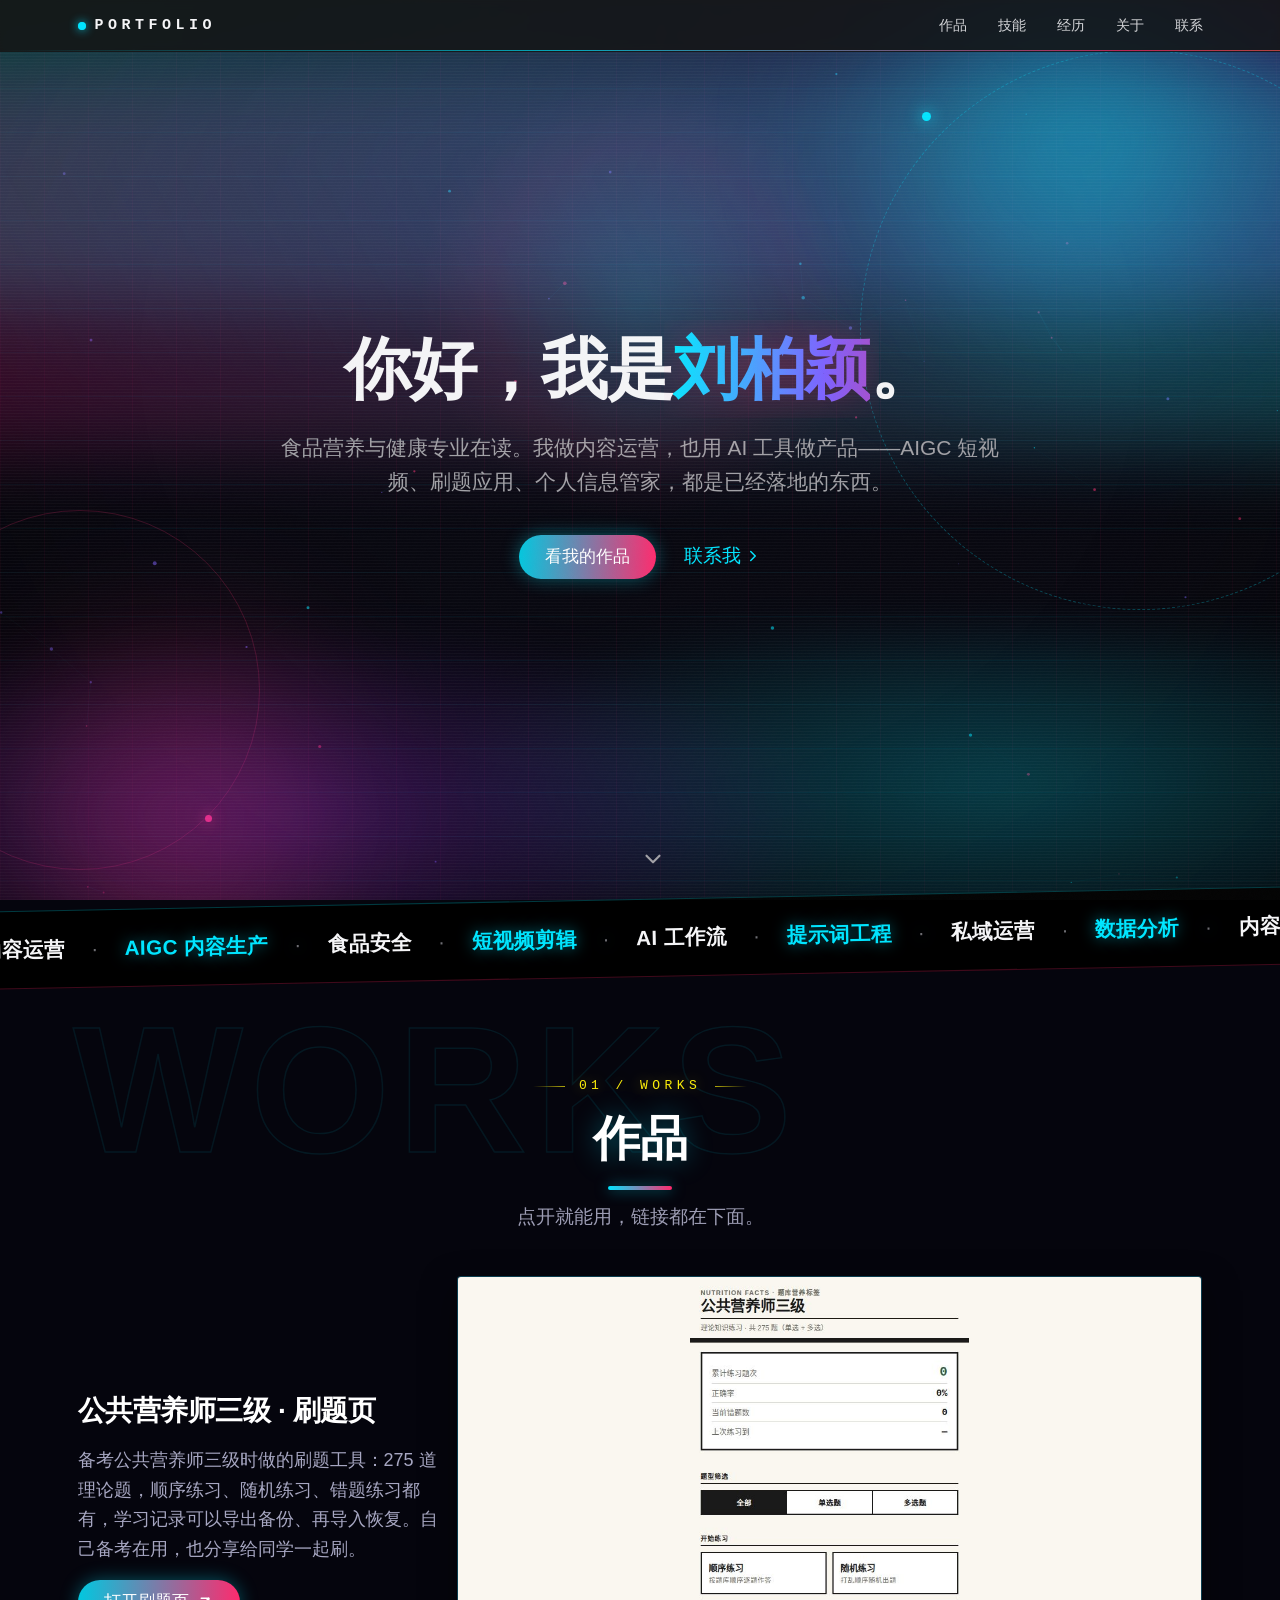
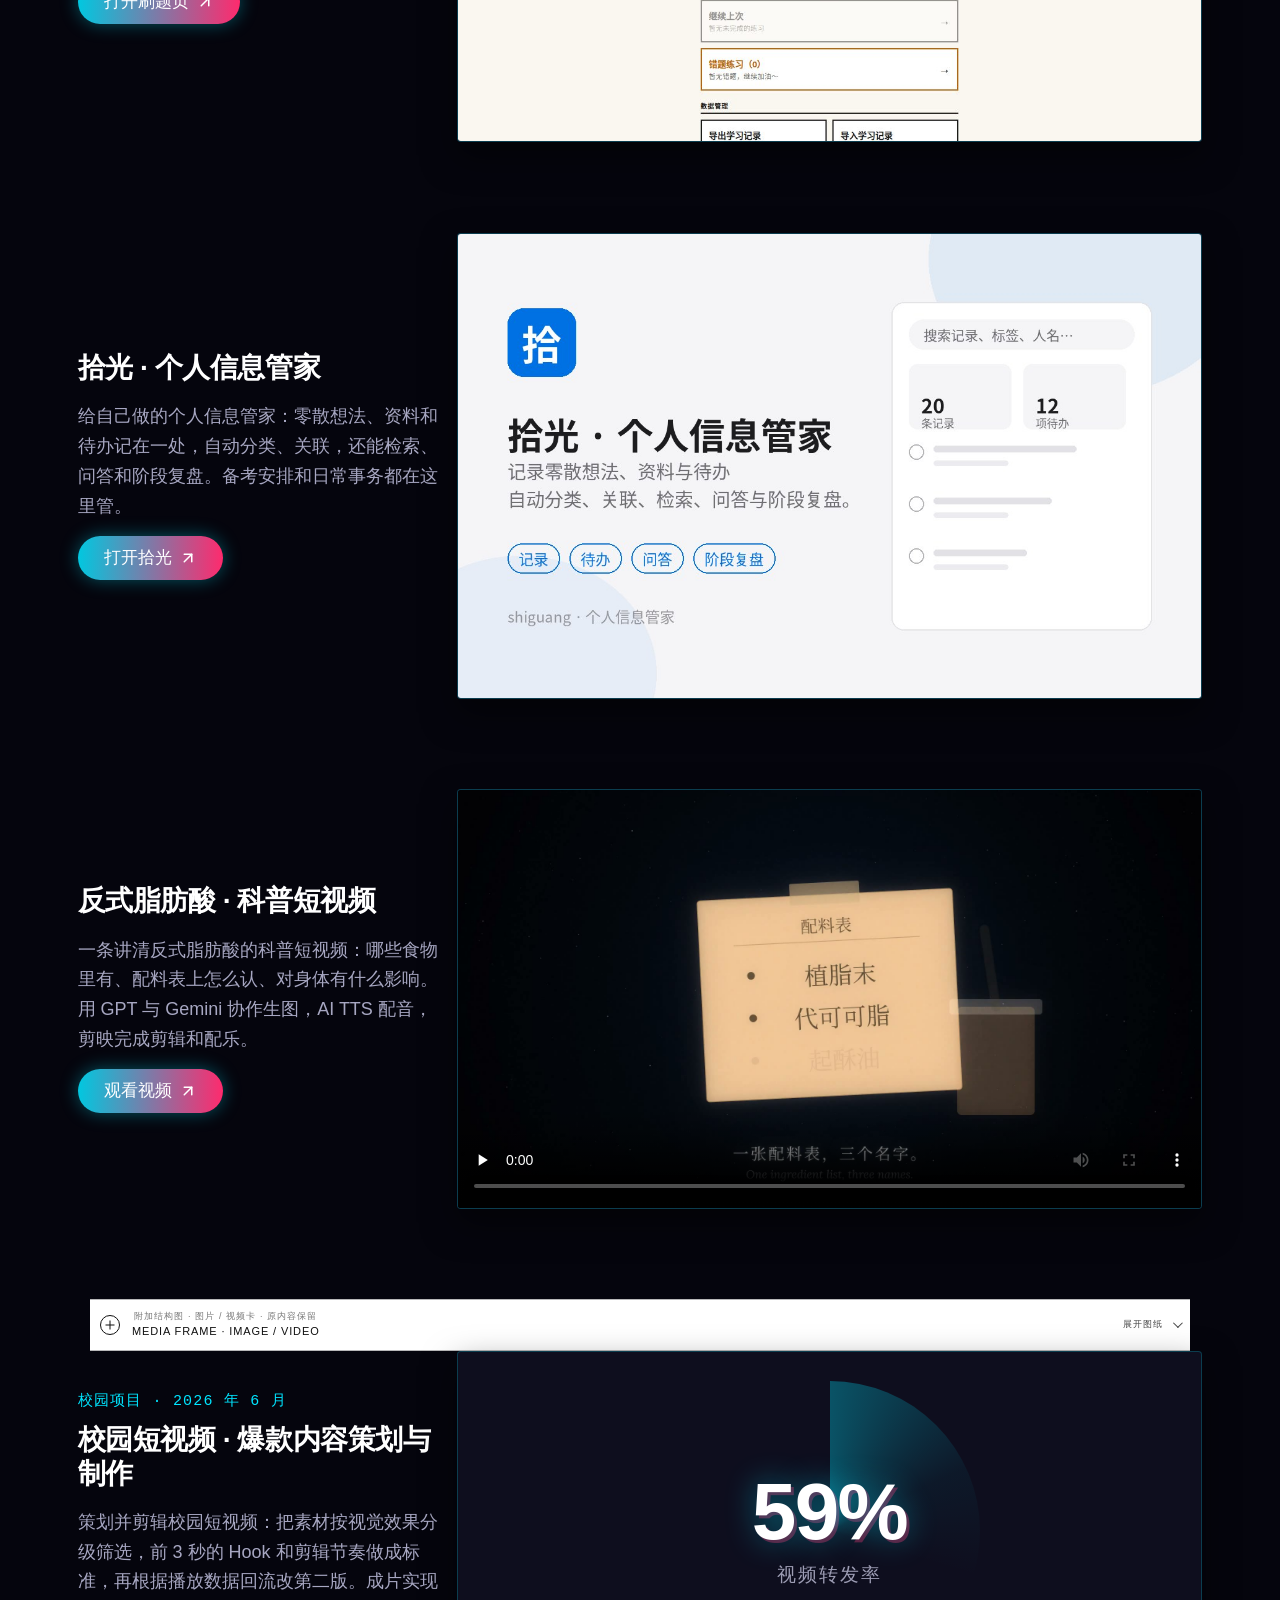
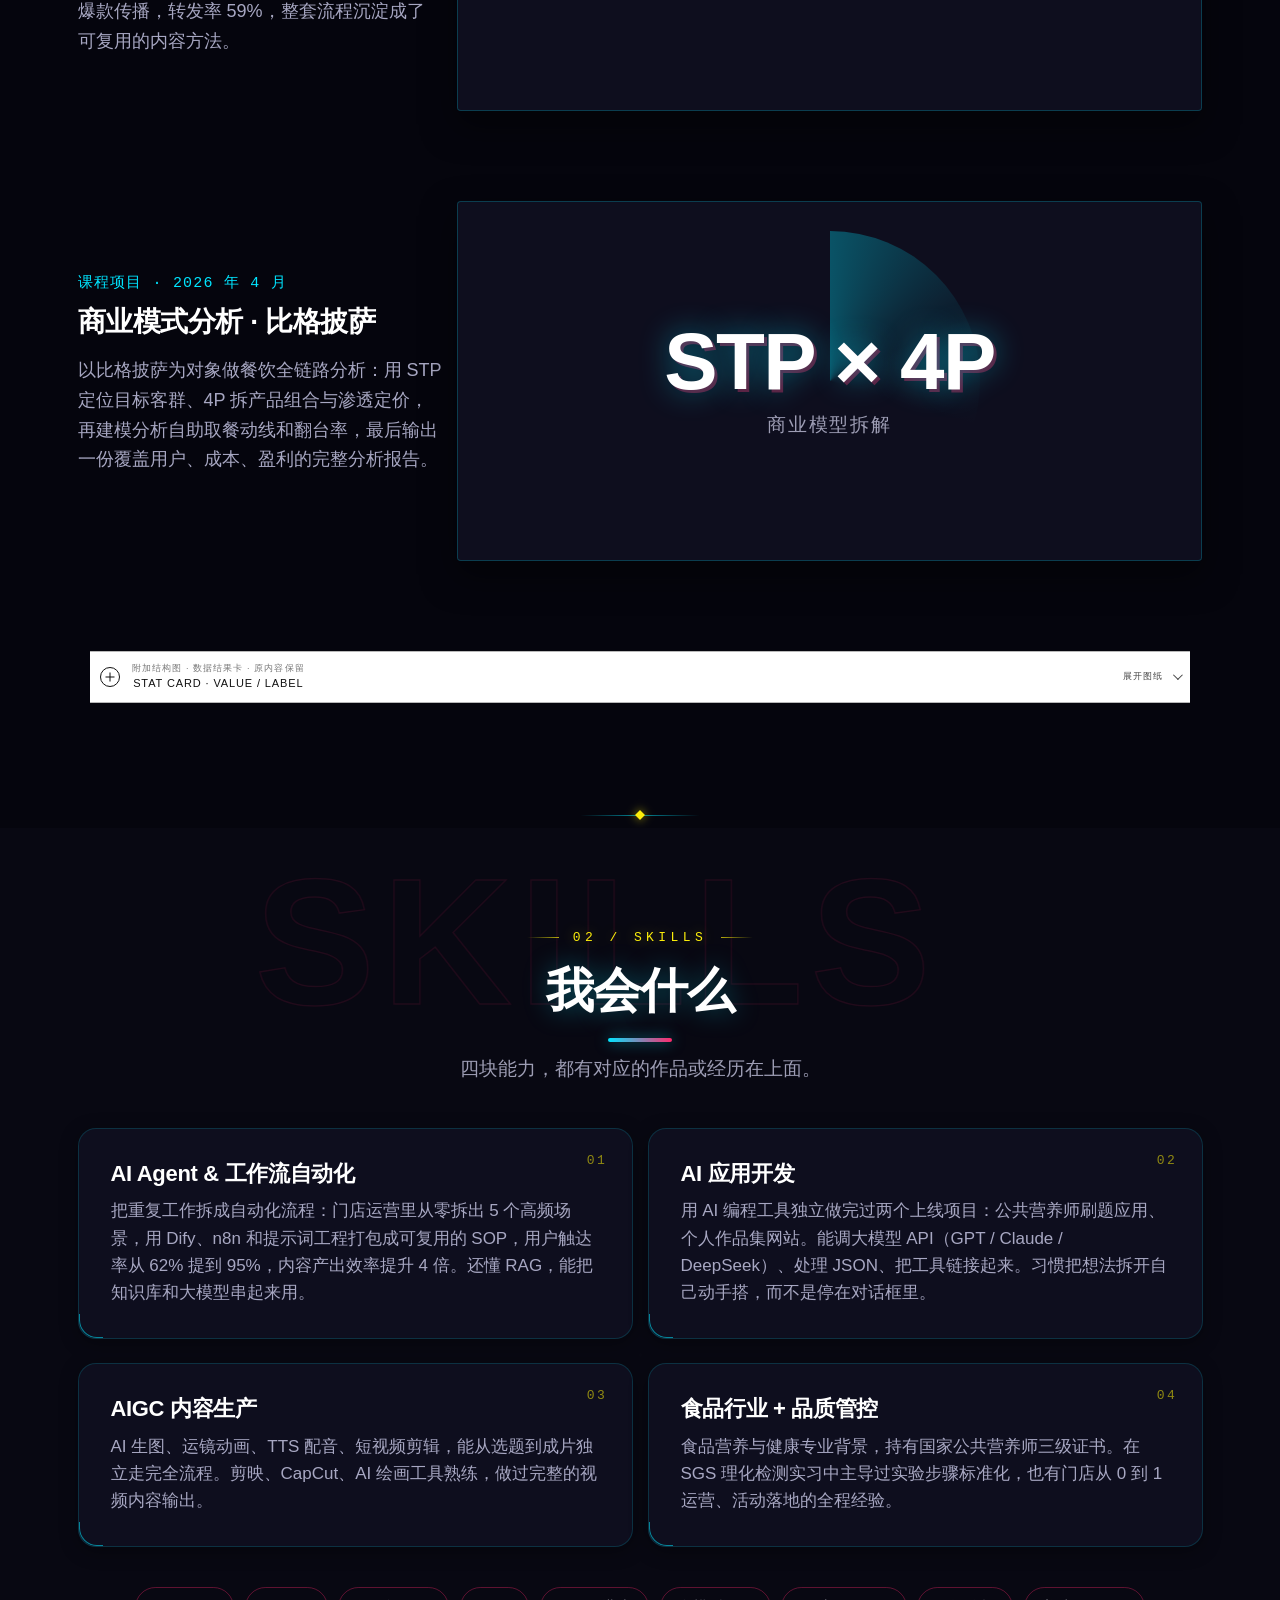
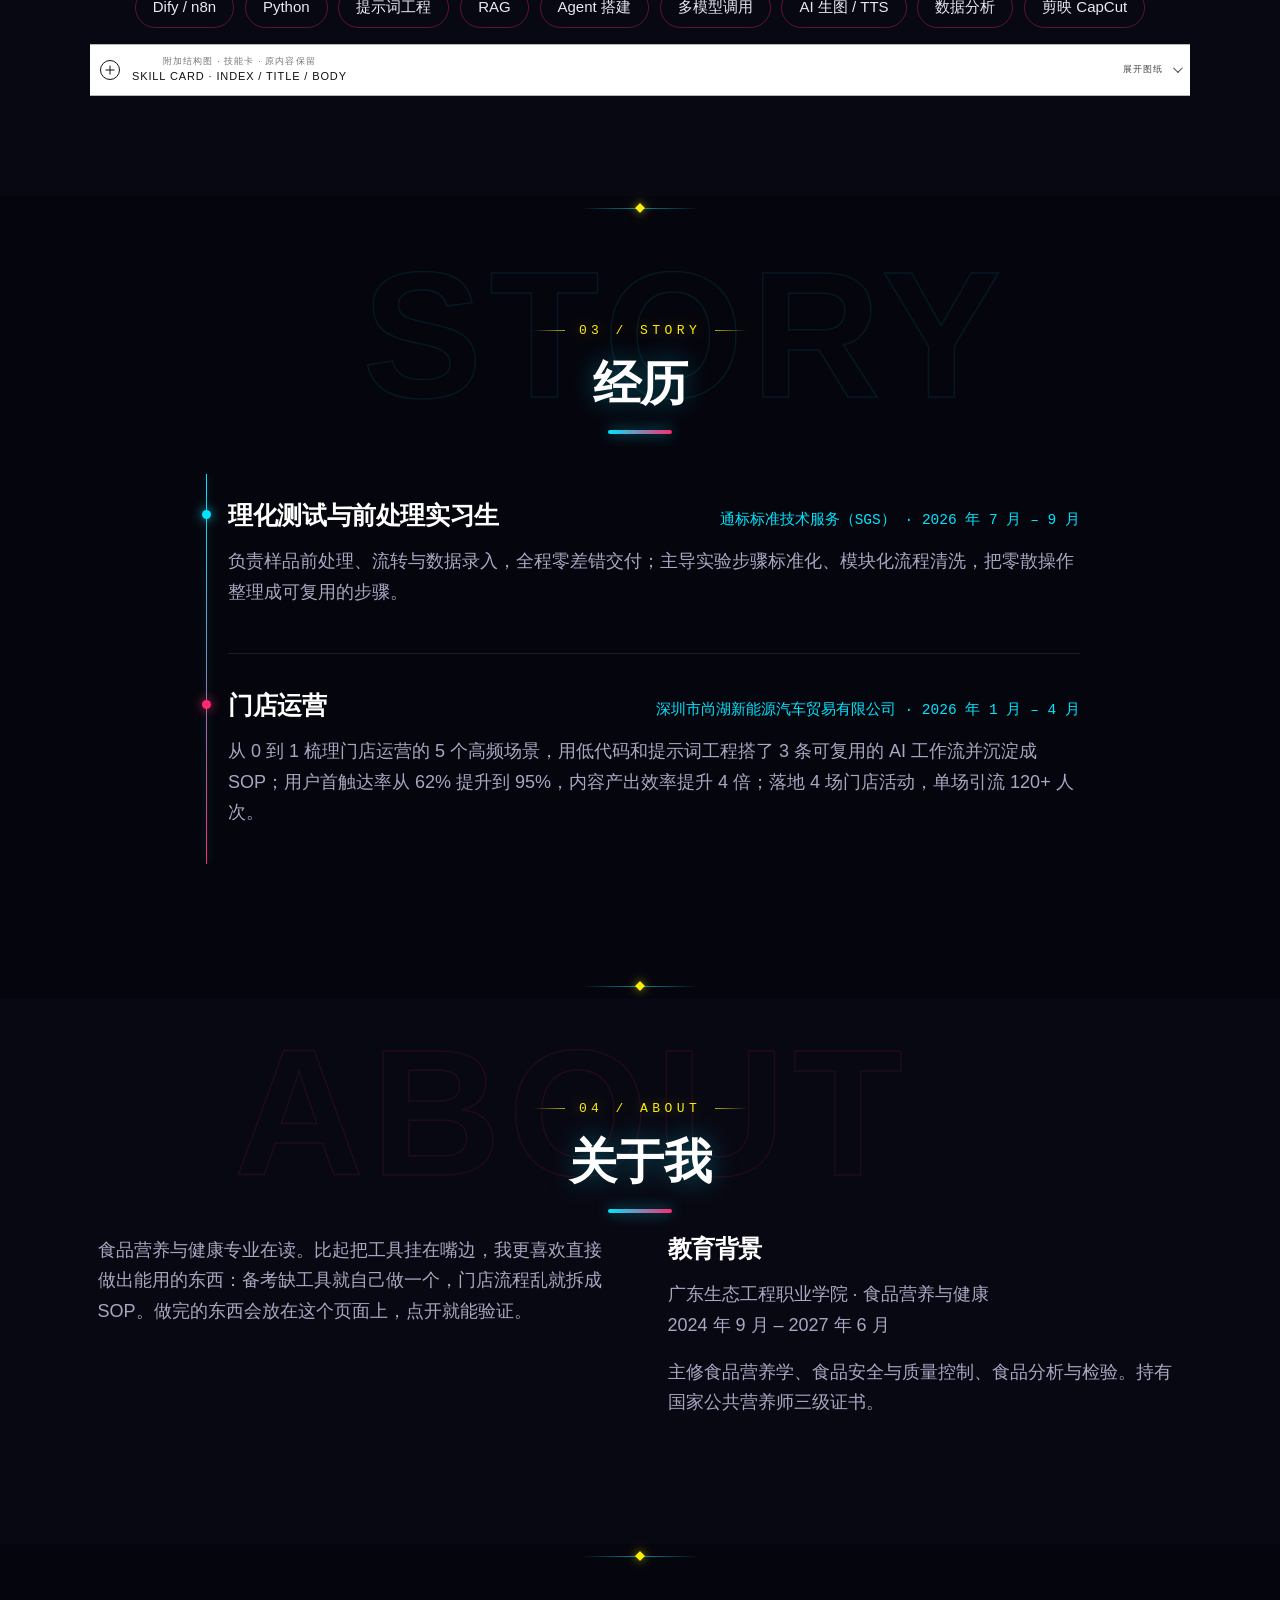
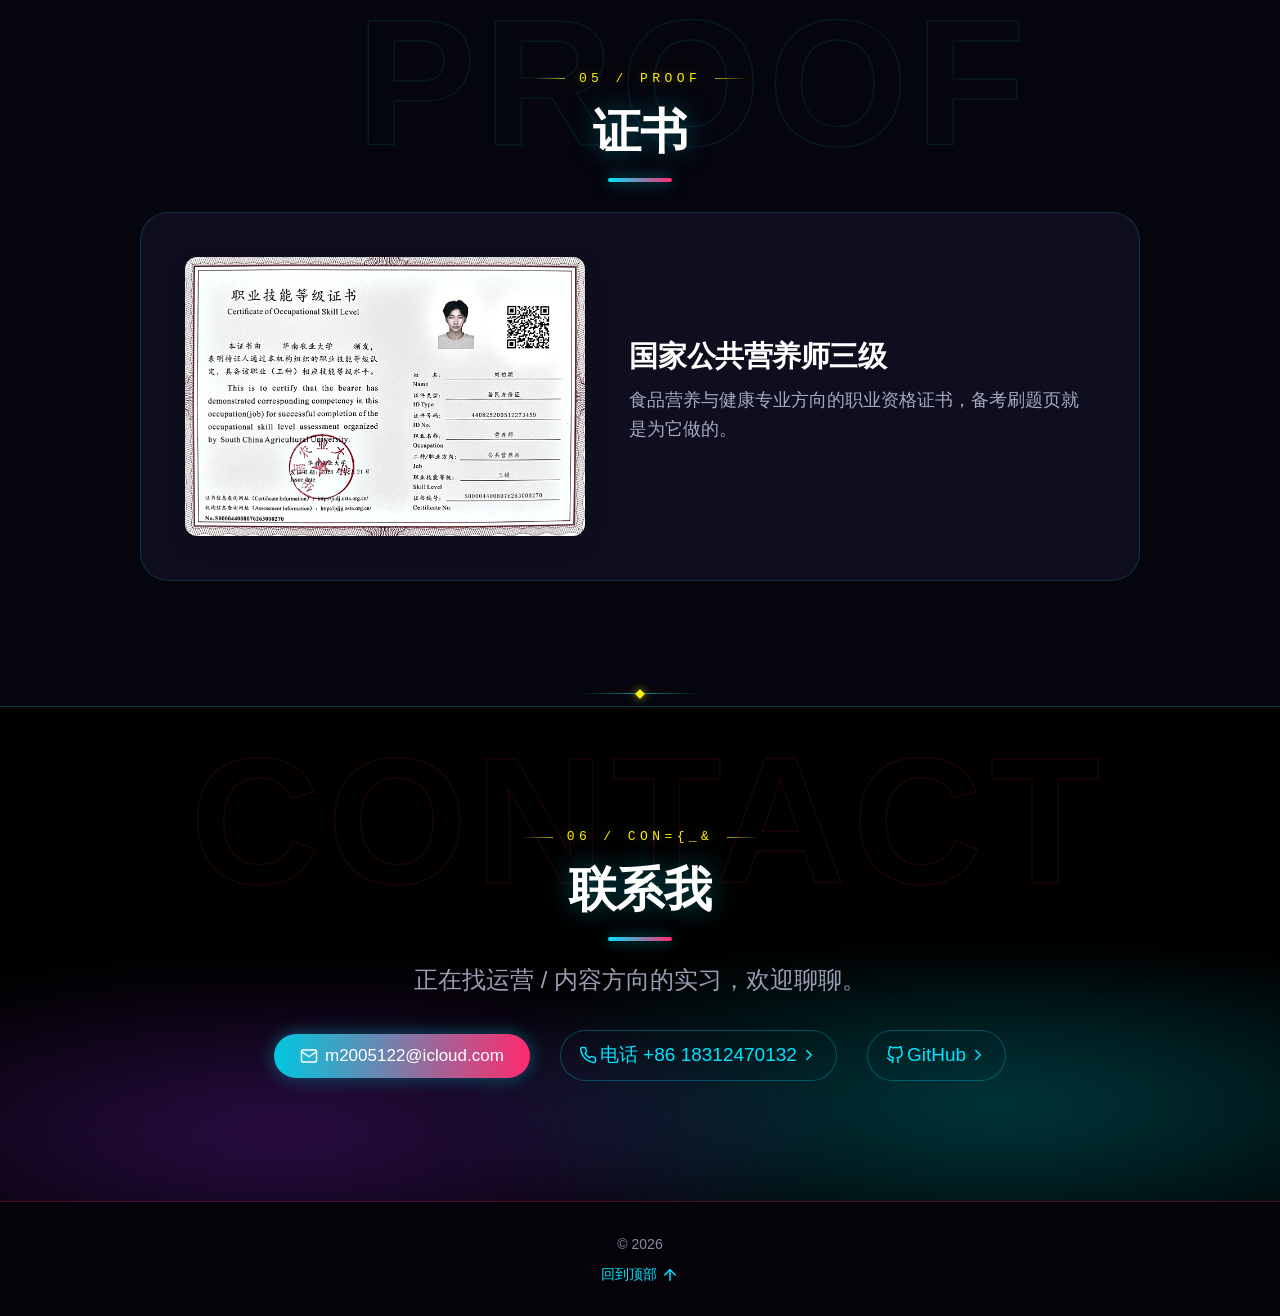
==== index.html @ ef1864bd "更新拾光为个人信息管家（新链接、新介绍、新封面）及技能文案调整" ====
<!DOCTYPE html><html lang="zh-CN" class="sr pbd-preview"><head><meta charset="utf-8"><meta http-equiv="X-UA-Compatible" content="IE=edge"><meta name="viewport" content="width=device-width, initial-scale=1"><link rel="icon shortcut" type="image/png" href="[data-uri]"><title>刘柏颖 | 作品集</title><meta name="keywords" content="刘柏颖, 内容运营, AIGC, 食品安全, 作品集"><meta name="description" content="刘柏颖的个人作品集：食品营养与健康专业在读，做内容运营和 AI 工具应用。AIGC 短视频、刷题应用、个人信息管家。"><link rel="stylesheet" href="index.f9e48df2.css"><link rel="stylesheet" href="swarm-click.css"><link rel="stylesheet" href="local-optimization.css?v=visible-cards-2">
<link rel="stylesheet" href="project-drawing.css?v=visible-cards-2"><script src="preview-entry.js?v=visible-cards-2"></script></head><body> <div id="top"></div> <canvas id="bg-particles" aria-hidden="true"></canvas> <div class="cursor-glow" aria-hidden="true"></div> <div class="scroll-progress" aria-hidden="true"></div> <div class="side-rail side-rail--left" aria-hidden="true">Portfolio — 2026</div> <div class="side-rail side-rail--right" aria-hidden="true">Operation × Content × AIGC</div> <div class="grain" aria-hidden="true"></div>  <header class="apple-nav"> <div class="apple-nav__inner container"> <a class="apple-nav__brand" href="#top" aria-label="回到顶部"><span class="apple-nav__pulse" aria-hidden="true"></span><span class="apple-nav__word">Portfolio</span></a> <nav class="apple-nav__links"> <a href="#projects">作品</a> <a href="#skills">技能</a> <a href="#experience">经历</a> <a href="#about">关于</a> <a href="#contact">联系</a> </nav> <button class="apple-nav__burger" type="button" aria-label="打开菜单" aria-expanded="false" aria-controls="mobile-menu"> <span></span> <span></span> </button> </div> </header> <div class="mobile-menu" id="mobile-menu" aria-hidden="true"> <a href="#projects">作品</a> <a href="#skills">技能</a> <a href="#experience">经历</a> <a href="#about">关于</a> <a href="#contact">联系</a> <p class="mobile-menu__mail">m2005122@icloud.com</p> </div>   <section id="hero" class="jumbotron"> <div class="hero-glow hero-glow--blue"></div> <div class="hero-glow hero-glow--violet"></div> <div class="hero-orbit hero-orbit--a" aria-hidden="true"></div> <div class="hero-orbit hero-orbit--b" aria-hidden="true"></div> <div class="aurora aurora--a" aria-hidden="true"></div> <div class="aurora aurora--b" aria-hidden="true"></div> <div class="mist" aria-hidden="true"></div> <div class="storm-flash" aria-hidden="true"></div> <svg class="bolt" aria-hidden="true" viewBox="0 0 180 450"><polygon points="110,0 60,240 95,240 45,450 140,190 105,190"/></svg> <div class="container"> <h1 class="hero-title load-hidden"> 你好，我是<span class="text-color-main" data-text="刘柏颖">刘柏颖</span>。 </h1> <p class="hero-sub load-hidden"> 食品营养与健康专业在读。我做内容运营，也用 AI 工具做产品——AIGC 短视频、刷题应用、个人信息管家，都是已经落地的东西。 </p> <p class="hero-cta load-hidden"> <a rel="noreferrer" class="cta-btn cta-btn--hero" href="#projects">看我的作品</a> <a rel="noreferrer" class="apple-link" href="#contact">联系我 <svg class="icon" aria-hidden="true" viewBox="0 0 24 24"><polyline points="9 18 15 12 9 6"/></svg></a> </p> </div> <a class="hero-scroll" href="#projects" aria-label="向下看作品"> <svg class="icon" aria-hidden="true" viewBox="0 0 24 24"><polyline points="6 9 12 15 18 9"/></svg> </a> </section>   <div class="marquee" aria-hidden="true"> <div class="marquee__track"> <div class="marquee__group"> <span>内容运营</span><span>AIGC 内容生产</span><span>食品安全</span><span>短视频剪辑</span><span>AI 工作流</span><span>提示词工程</span><span>私域运营</span><span>数据分析</span> </div> <div class="marquee__group"> <span>内容运营</span><span>AIGC 内容生产</span><span>食品安全</span><span>短视频剪辑</span><span>AI 工作流</span><span>提示词工程</span><span>私域运营</span><span>数据分析</span> </div> </div> </div>   <section id="projects"> <div class="ghost-word" aria-hidden="true">WORKS</div> <div class="container"> <div class="project-wrapper"> <p class="section-kicker">01 / Works</p> <h2 class="dark-blue-text section-title">作品</h2> <p class="section-sub">点开就能用，链接都在下面。</p>  <div class="row"> <div class="col-lg-4 col-sm-12"> <div class="load-hidden project-wrapper__text"> <h3 class="project-wrapper__text-title"> 公共营养师三级 · 刷题页 </h3> <div> <p class="mb-4"> 备考公共营养师三级时做的刷题工具：275 道理论题，顺序练习、随机练习、错题练习都有，学习记录可以导出备份、再导入恢复。自己备考在用，也分享给同学一起刷。 </p> </div> <a rel="noreferrer" target="_blank" class="cta-btn cta-btn--hero" href="https://wodejbhen.github.io/quiz.html"> 打开刷题页 <svg class="icon" aria-hidden="true" viewBox="0 0 24 24"><line x1="7" y1="17" x2="17" y2="7"/><polyline points="7 7 17 7 17 17"/></svg> </a> </div> </div> <div class="col-lg-8 col-sm-12"> <div class="load-hidden project-wrapper__image"> <a rel="noreferrer" href="https://wodejbhen.github.io/quiz.html" target="_blank"> <div class="js-tilt rounded thumbnail" data-tilt-max="3"> <img alt="公共营养师三级刷题页截图" class="img-fluid" src="[data-uri]"> </div> </a> </div> </div> </div>   <div class="row"> <div class="col-lg-4 col-sm-12"> <div class="load-hidden project-wrapper__text"> <h3 class="project-wrapper__text-title">拾光 · 个人信息管家</h3> <div> <p class="mb-4"> 给自己做的个人信息管家：零散想法、资料和待办记在一处，自动分类、关联，还能检索、问答和阶段复盘。备考安排和日常事务都在这里管。 </p> </div> <a rel="noreferrer" target="_blank" class="cta-btn cta-btn--hero" href="https://shiguang-31231.app.workbuddy.host/?sharecode=F2BNRLCKPN"> 打开拾光 <svg class="icon" aria-hidden="true" viewBox="0 0 24 24"><line x1="7" y1="17" x2="17" y2="7"/><polyline points="7 7 17 7 17 17"/></svg> </a> </div> </div> <div class="col-lg-8 col-sm-12"> <div class="load-hidden project-wrapper__image"> <a rel="noreferrer" href="https://shiguang-31231.app.workbuddy.host/?sharecode=F2BNRLCKPN" target="_blank"> <div class="js-tilt rounded thumbnail" data-tilt-max="3"> <img alt="拾光个人信息管家截图" class="img-fluid" src="[data-uri]"> </div> </a> </div> </div> </div>   <div class="row"> <div class="col-lg-4 col-sm-12"> <div class="load-hidden project-wrapper__text"> <h3 class="project-wrapper__text-title"> 反式脂肪酸 · 科普短视频 </h3> <div> <p class="mb-4"> 一条讲清反式脂肪酸的科普短视频：哪些食物里有、配料表上怎么认、对身体有什么影响。用 GPT 与 Gemini 协作生图，AI TTS 配音，剪映完成剪辑和配乐。 </p> </div> <a rel="noreferrer" target="_blank" class="cta-btn cta-btn--hero" href="https://wodejbhen.github.io/fanzhizhifang.mp4"> 观看视频 <svg class="icon" aria-hidden="true" viewBox="0 0 24 24"><line x1="7" y1="17" x2="17" y2="7"/><polyline points="7 7 17 7 17 17"/></svg> </a> </div> </div> <div class="col-lg-8 col-sm-12"> <div class="load-hidden project-wrapper__image"> <div class="js-tilt rounded thumbnail" data-tilt-max="3"> <video class="img-fluid" controls preload="none" poster="[data-uri]" src="https://wodejbhen.github.io/fanzhizhifang.mp4"></video> </div> </div> </div> </div>   <div class="row"> <div class="col-lg-4 col-sm-12"> <div class="load-hidden project-wrapper__text"> <p class="project-wrapper__text-meta">校园项目 · 2026 年 6 月</p> <h3 class="project-wrapper__text-title"> 校园短视频 · 爆款内容策划与制作 </h3> <div> <p class="mb-4"> 策划并剪辑校园短视频：把素材按视觉效果分级筛选，前 3 秒的 Hook 和剪辑节奏做成标准，再根据播放数据回流改第二版。成片实现爆款传播，转发率 59%，整套流程沉淀成了可复用的内容方法。 </p> </div> </div> </div> <div class="col-lg-8 col-sm-12"> <div class="load-hidden project-wrapper__image"> <div class="js-tilt rounded thumbnail thumbnail--stat" data-tilt-max="3"> <span class="stat-num" data-count="59" data-suffix="%">59%</span> <span class="stat-label">视频转发率</span> </div> </div> </div> </div>   <div class="row"> <div class="col-lg-4 col-sm-12"> <div class="load-hidden project-wrapper__text"> <p class="project-wrapper__text-meta">课程项目 · 2026 年 4 月</p> <h3 class="project-wrapper__text-title"> 商业模式分析 · 比格披萨 </h3> <div> <p class="mb-4"> 以比格披萨为对象做餐饮全链路分析：用 STP 定位目标客群、4P 拆产品组合与渗透定价，再建模分析自助取餐动线和翻台率，最后输出一份覆盖用户、成本、盈利的完整分析报告。 </p> </div> </div> </div> <div class="col-lg-8 col-sm-12"> <div class="load-hidden project-wrapper__image"> <div class="js-tilt rounded thumbnail thumbnail--stat" data-tilt-max="3"> <span class="stat-num">STP × 4P</span> <span class="stat-label">商业模型拆解</span> </div> </div> </div> </div>  </div> </div> </section>  <div class="divider" aria-hidden="true"><span></span></div>  <section id="skills"> <div class="ghost-word" aria-hidden="true">SKILLS</div> <div class="container"> <p class="section-kicker">02 / Skills</p> <h2 class="dark-blue-text section-title">我会什么</h2> <p class="section-sub">四块能力，都有对应的作品或经历在上面。</p> <div class="row"> <div class="col-md-6 col-sm-12"> <div class="load-hidden skill-card"> <span class="skill-card__idx">01</span> <h3>AI Agent &amp; 工作流自动化</h3> <p>把重复工作拆成自动化流程：门店运营里从零拆出 5 个高频场景，用 Dify、n8n 和提示词工程打包成可复用的 SOP，用户触达率从 62% 提到 95%，内容产出效率提升 4 倍。还懂 RAG，能把知识库和大模型串起来用。</p> </div> </div> <div class="col-md-6 col-sm-12"> <div class="load-hidden skill-card"> <span class="skill-card__idx">02</span> <h3>AI 应用开发</h3> <p>用 AI 编程工具独立做完过两个上线项目：公共营养师刷题应用、个人作品集网站。能调大模型 API（GPT / Claude / DeepSeek）、处理 JSON、把工具链接起来。习惯把想法拆开自己动手搭，而不是停在对话框里。</p> </div> </div> <div class="col-md-6 col-sm-12"> <div class="load-hidden skill-card"> <span class="skill-card__idx">03</span> <h3>AIGC 内容生产</h3> <p>AI 生图、运镜动画、TTS 配音、短视频剪辑，能从选题到成片独立走完全流程。剪映、CapCut、AI 绘画工具熟练，做过完整的视频内容输出。</p> </div> </div> <div class="col-md-6 col-sm-12"> <div class="load-hidden skill-card"> <span class="skill-card__idx">04</span> <h3>食品行业 + 品质管控</h3> <p>食品营养与健康专业背景，持有国家公共营养师三级证书。在 SGS 理化检测实习中主导过实验步骤标准化，也有门店从 0 到 1 运营、活动落地的全程经验。</p> </div> </div> </div> <div class="load-hidden skill-tags"> <span>Dify / n8n</span> <span>Python</span> <span>提示词工程</span> <span>RAG</span> <span>Agent 搭建</span> <span>多模型调用</span> <span>AI 生图 / TTS</span> <span>数据分析</span> <span>剪映 CapCut</span> </div> </div> </section>  <div class="divider" aria-hidden="true"><span></span></div>  <section id="experience"> <div class="ghost-word" aria-hidden="true">STORY</div> <div class="container"> <p class="section-kicker">03 / Story</p> <h2 class="dark-blue-text section-title">经历</h2> <div class="exp-list"> <div class="exp-item load-hidden"> <div class="exp-item__head"> <h3>理化测试与前处理实习生</h3> <span class="exp-item__meta">通标标准技术服务（SGS） · 2026 年 7 月 – 9 月</span> </div> <p> 负责样品前处理、流转与数据录入，全程零差错交付；主导实验步骤标准化、模块化流程清洗，把零散操作整理成可复用的步骤。 </p> </div> <div class="exp-item load-hidden"> <div class="exp-item__head"> <h3>门店运营</h3> <span class="exp-item__meta">深圳市尚湖新能源汽车贸易有限公司 · 2026 年 1 月 – 4 月</span> </div> <p> 从 0 到 1 梳理门店运营的 5 个高频场景，用低代码和提示词工程搭了 3 条可复用的 AI 工作流并沉淀成 SOP；用户首触达率从 62% 提升到 95%，内容产出效率提升 4 倍；落地 4 场门店活动，单场引流 120+ 人次。 </p> </div> </div> </div> </section>  <div class="divider" aria-hidden="true"><span></span></div>  <section id="about"> <div class="ghost-word" aria-hidden="true">ABOUT</div> <div class="container"> <p class="section-kicker">04 / About</p> <h2 class="section-title">关于我</h2> <div class="about-wrapper row"> <div class="col-md-6 col-sm-12"> <div class="about-wrapper__info load-hidden"> <p class="about-wrapper__info-text"> 食品营养与健康专业在读。比起把工具挂在嘴边，我更喜欢直接做出能用的东西：备考缺工具就自己做一个，门店流程乱就拆成 SOP。做完的东西会放在这个页面上，点开就能验证。 </p> </div> </div> <div class="col-md-6 col-sm-12"> <div class="about-wrapper__info load-hidden"> <h3 class="about-edu__title">教育背景</h3> <p class="about-wrapper__info-text"> 广东生态工程职业学院 · 食品营养与健康<br> 2024 年 9 月 – 2027 年 6 月 </p> <p class="about-wrapper__info-text"> 主修食品营养学、食品安全与质量控制、食品分析与检验。持有国家公共营养师三级证书。 </p> </div> </div> </div> </div> </section>  <div class="divider" aria-hidden="true"><span></span></div>  <section id="certificate"> <div class="ghost-word" aria-hidden="true">PROOF</div> <div class="container"> <p class="section-kicker">05 / Proof</p> <h2 class="dark-blue-text section-title">证书</h2> <div class="cert-card load-hidden"> <img alt="国家公共营养师三级证书" class="cert-card__img img-fluid" src="https://wodejbhen.github.io/certificate.jpg"> <div class="cert-card__text"> <h3>国家公共营养师三级</h3> <p>食品营养与健康专业方向的职业资格证书，备考刷题页就是为它做的。</p> </div> </div> </div> </section>  <div class="divider" aria-hidden="true"><span></span></div>  <section id="contact"> <div class="ghost-word" aria-hidden="true">CONTACT</div> <div class="mist mist--contact" aria-hidden="true"></div> <div class="container"> <p class="section-kicker">06 / Contact</p> <h2 class="section-title">联系我</h2> <div class="contact-wrapper load-hidden"> <p class="contact-wrapper__text"> 正在找运营 / 内容方向的实习，欢迎聊聊。 </p> <div class="contact-actions"> <a rel="noreferrer" class="cta-btn cta-btn--resume" href="mailto:m2005122@icloud.com"> <svg class="icon" aria-hidden="true" viewBox="0 0 24 24"><path d="M4 4h16c1.1 0 2 .9 2 2v12c0 1.1-.9 2-2 2H4c-1.1 0-2-.9-2-2V6c0-1.1.9-2 2-2z"/><polyline points="22,6 12,13 2,6"/></svg> m2005122@icloud.com</a> <a rel="noreferrer" class="apple-link apple-link--light" href="tel:+8618312470132"> <svg class="icon" aria-hidden="true" viewBox="0 0 24 24"><path d="M22 16.92v3a2 2 0 0 1-2.18 2 19.79 19.79 0 0 1-8.63-3.07 19.5 19.5 0 0 1-6-6 19.79 19.79 0 0 1-3.07-8.67A2 2 0 0 1 4.11 2h3a2 2 0 0 1 2 1.72 12.84 12.84 0 0 0 .7 2.81 2 2 0 0 1-.45 2.11L8.09 9.91a16 16 0 0 0 6 6l1.27-1.27a2 2 0 0 1 2.11-.45 12.84 12.84 0 0 0 2.81.7A2 2 0 0 1 22 16.92z"/></svg> 电话 +86 18312470132 <svg class="icon" aria-hidden="true" viewBox="0 0 24 24"><polyline points="9 18 15 12 9 6"/></svg> </a> <a rel="noreferrer" target="_blank" class="apple-link apple-link--light" href="https://github.com/wodejbhen"> <svg class="icon" aria-hidden="true" viewBox="0 0 24 24"><path d="M9 19c-5 1.5-5-2.5-7-3m14 6v-3.87a3.37 3.37 0 0 0-.94-2.61c3.14-.35 6.44-1.54 6.44-7A5.44 5.44 0 0 0 20 4.77 5.07 5.07 0 0 0 19.91 1S18.73.65 16 2.48a13.38 13.38 0 0 0-7 0C6.27.65 5.09 1 5.09 1A5.07 5.07 0 0 0 5 4.77a5.44 5.44 0 0 0-1.5 3.78c0 5.42 3.3 6.61 6.44 7A3.37 3.37 0 0 0 9 18.13V22"/></svg> GitHub <svg class="icon" aria-hidden="true" viewBox="0 0 24 24"><polyline points="9 18 15 12 9 6"/></svg> </a> </div> </div> </div> </section>   <footer class="footer navbar-static-bottom"> <div class="container"> <p class="footer__text">© 2026</p> <a rel="noreferrer" href="#top" class="back-to-top">回到顶部 <svg class="icon" aria-hidden="true" viewBox="0 0 24 24"><line x1="12" y1="19" x2="12" y2="5"/><polyline points="5 12 12 5 19 12"/></svg></a> </div> </footer>  <script defer type="module" src="index.80f2ca9a.js"></script> <script defer src="swarm-click.js"></script> <script defer src="project-drawing.js?v=visible-cards-2"></script></body></html>
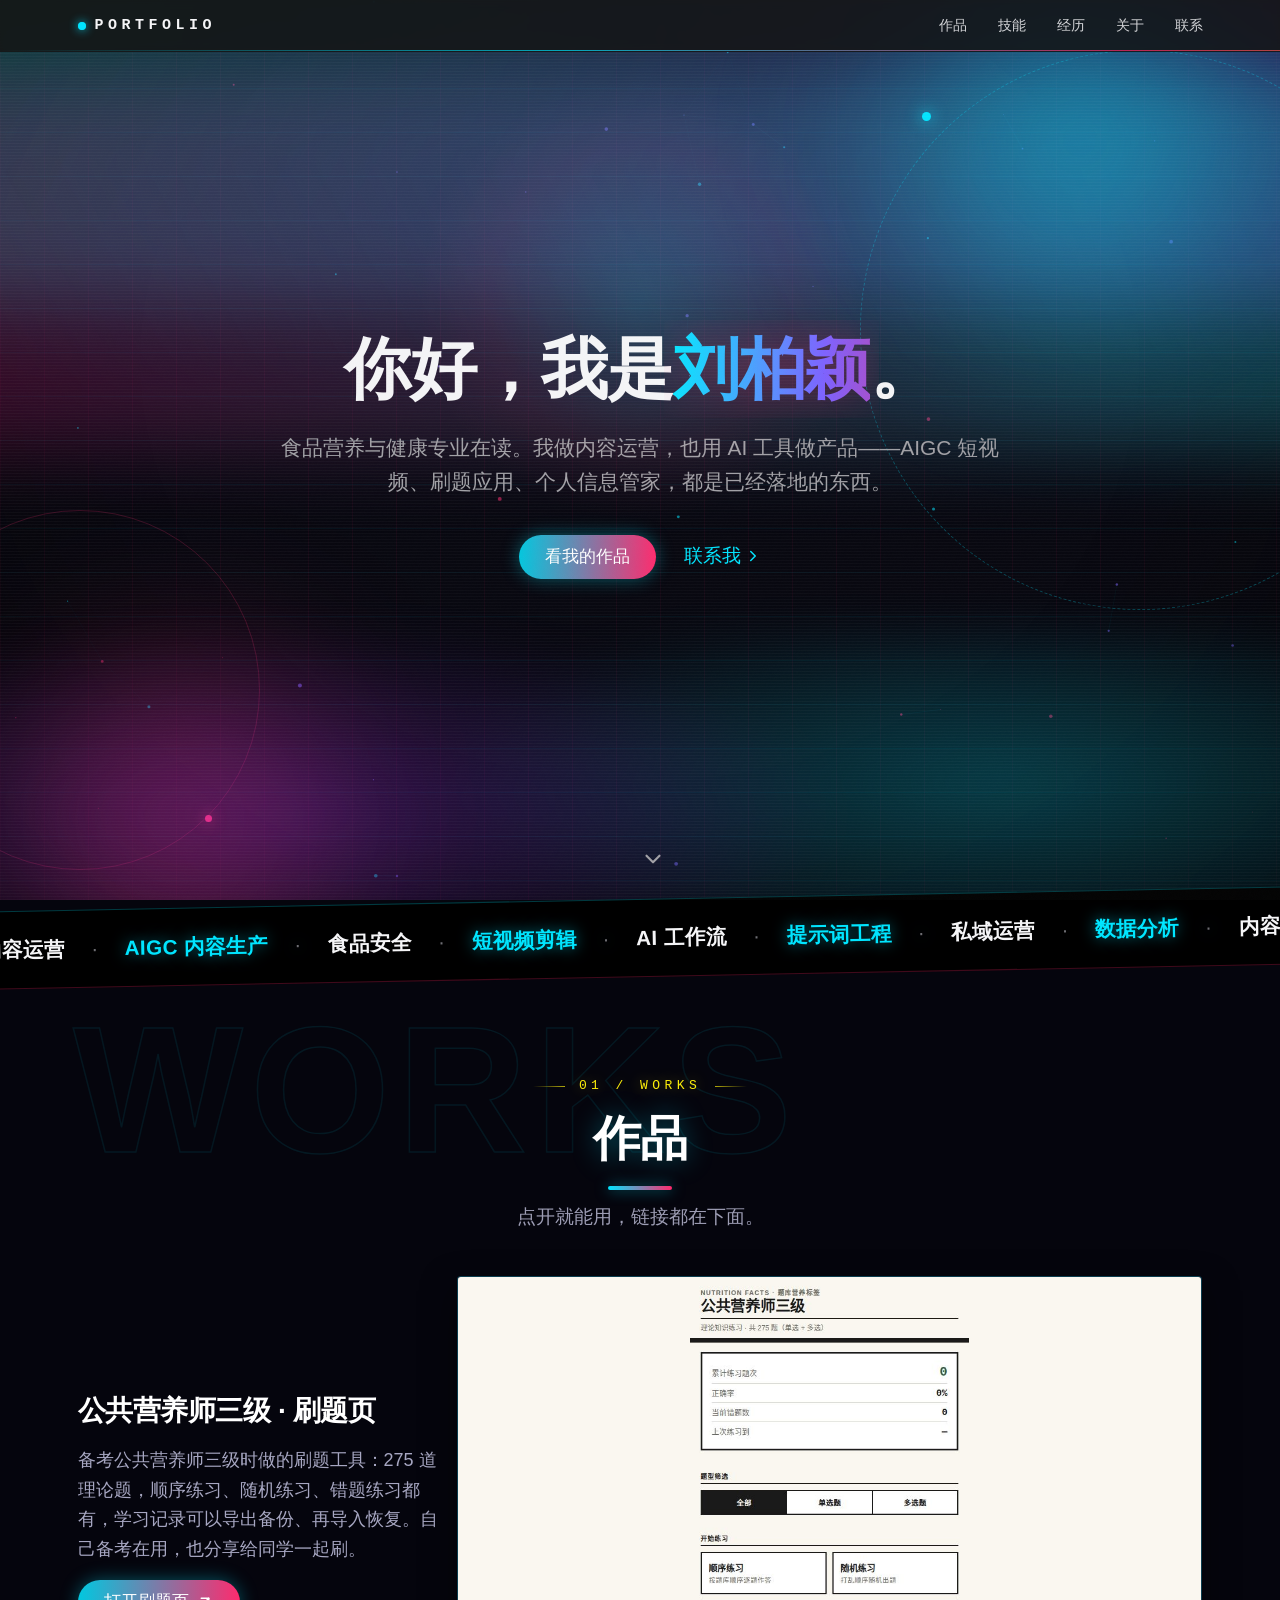
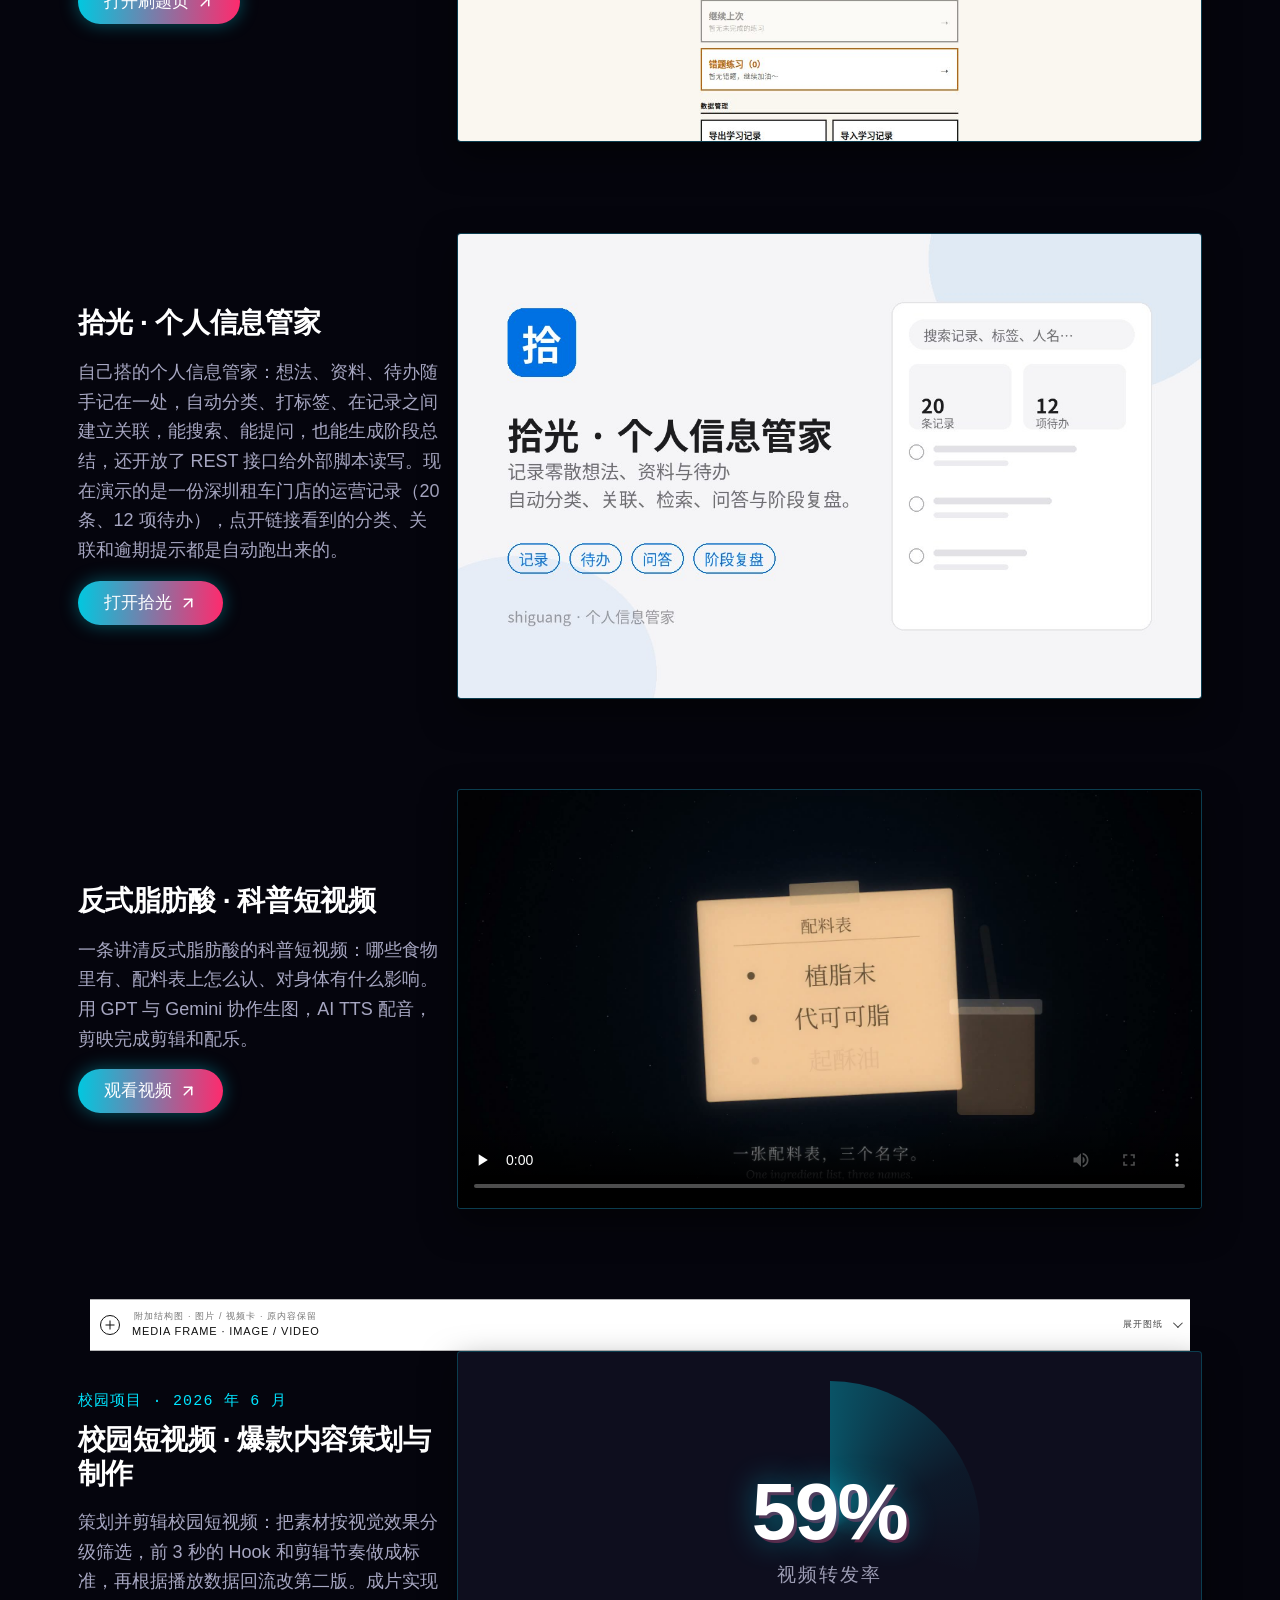
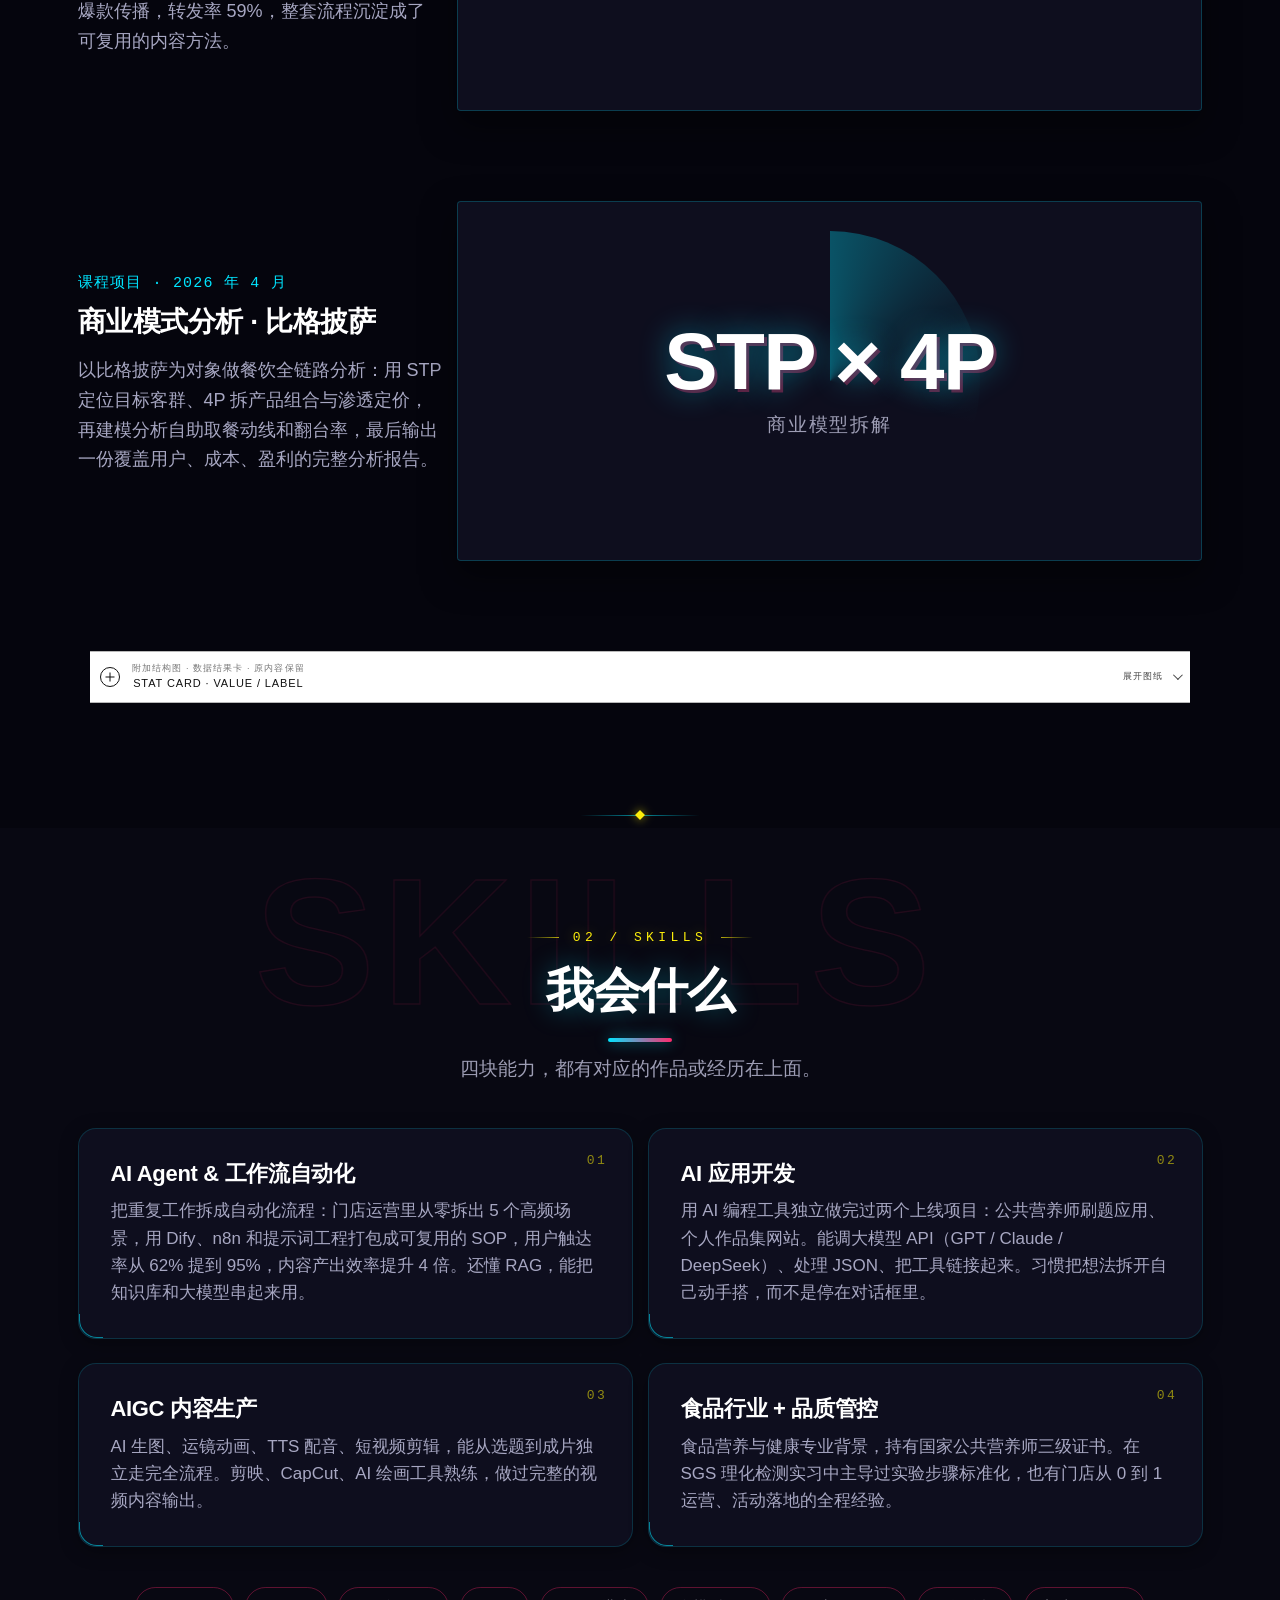
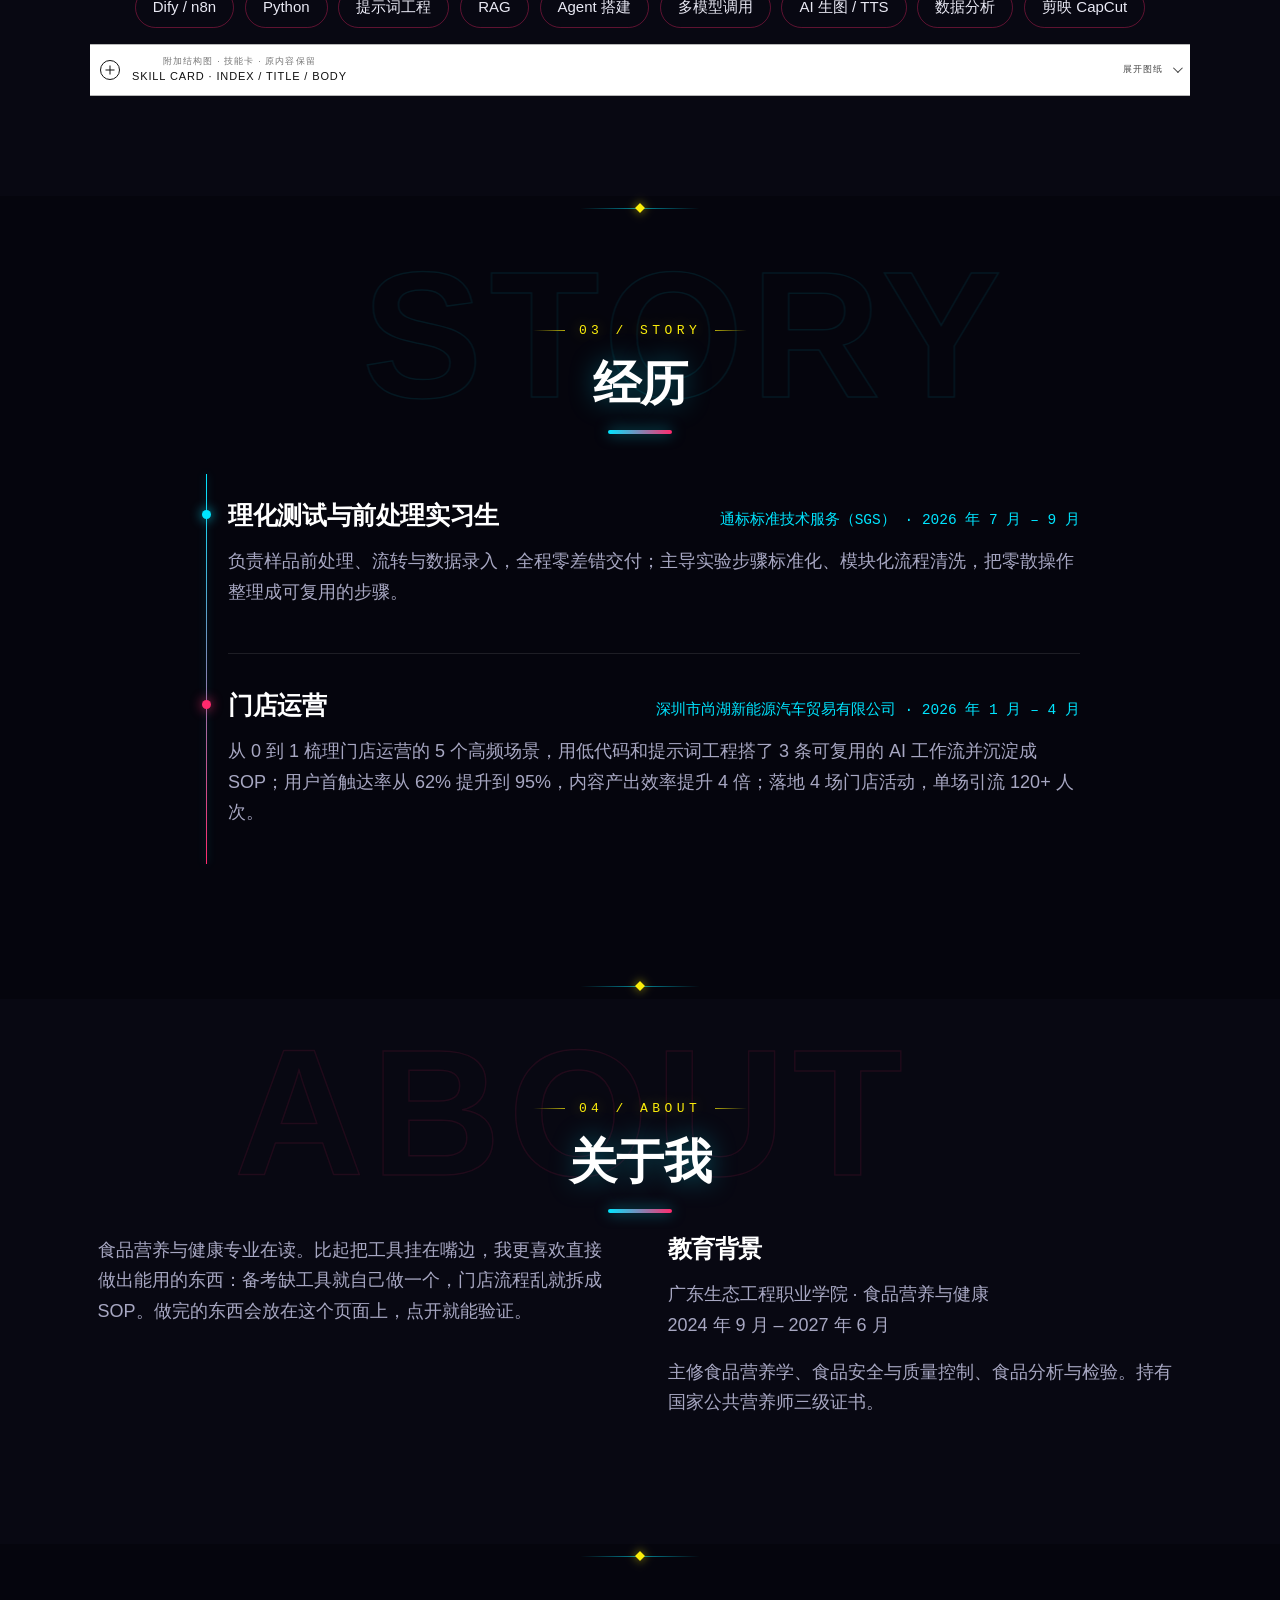
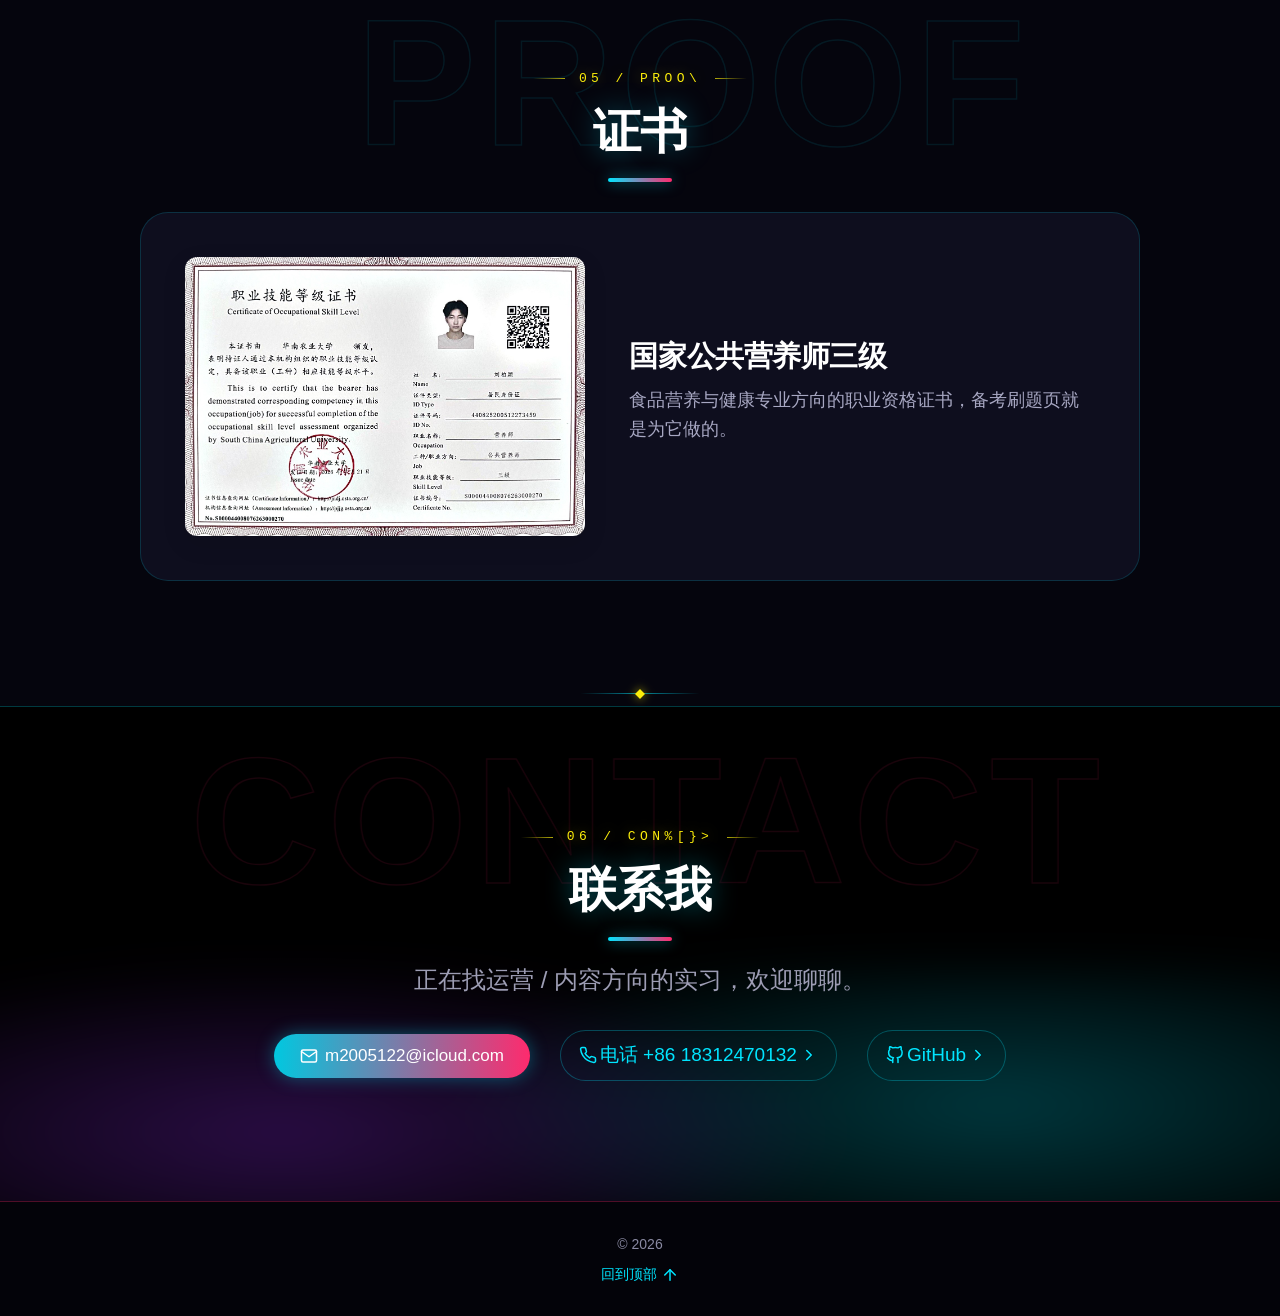
==== commit d1c71054: "更新拾光项目简介：按线上演示内容说明（分类/关联/问答/阶段总结 + 租车门店示例数据）" ====
--- a/index.html
+++ b/index.html
@@ -1,2 +1,2 @@
 <!DOCTYPE html><html lang="zh-CN" class="sr pbd-preview"><head><meta charset="utf-8"><meta http-equiv="X-UA-Compatible" content="IE=edge"><meta name="viewport" content="width=device-width, initial-scale=1"><link rel="icon shortcut" type="image/png" href="[data-uri]"><title>刘柏颖 | 作品集</title><meta name="keywords" content="刘柏颖, 内容运营, AIGC, 食品安全, 作品集"><meta name="description" content="刘柏颖的个人作品集：食品营养与健康专业在读，做内容运营和 AI 工具应用。AIGC 短视频、刷题应用、个人信息管家。"><link rel="stylesheet" href="index.f9e48df2.css"><link rel="stylesheet" href="swarm-click.css"><link rel="stylesheet" href="local-optimization.css?v=visible-cards-2">
-<link rel="stylesheet" href="project-drawing.css?v=visible-cards-2"><script src="preview-entry.js?v=visible-cards-2"></script></head><body> <div id="top"></div> <canvas id="bg-particles" aria-hidden="true"></canvas> <div class="cursor-glow" aria-hidden="true"></div> <div class="scroll-progress" aria-hidden="true"></div> <div class="side-rail side-rail--left" aria-hidden="true">Portfolio — 2026</div> <div class="side-rail side-rail--right" aria-hidden="true">Operation × Content × AIGC</div> <div class="grain" aria-hidden="true"></div>  <header class="apple-nav"> <div class="apple-nav__inner container"> <a class="apple-nav__brand" href="#top" aria-label="回到顶部"><span class="apple-nav__pulse" aria-hidden="true"></span><span class="apple-nav__word">Portfolio</span></a> <nav class="apple-nav__links"> <a href="#projects">作品</a> <a href="#skills">技能</a> <a href="#experience">经历</a> <a href="#about">关于</a> <a href="#contact">联系</a> </nav> <button class="apple-nav__burger" type="button" aria-label="打开菜单" aria-expanded="false" aria-controls="mobile-menu"> <span></span> <span></span> </button> </div> </header> <div class="mobile-menu" id="mobile-menu" aria-hidden="true"> <a href="#projects">作品</a> <a href="#skills">技能</a> <a href="#experience">经历</a> <a href="#about">关于</a> <a href="#contact">联系</a> <p class="mobile-menu__mail">m2005122@icloud.com</p> </div>   <section id="hero" class="jumbotron"> <div class="hero-glow hero-glow--blue"></div> <div class="hero-glow hero-glow--violet"></div> <div class="hero-orbit hero-orbit--a" aria-hidden="true"></div> <div class="hero-orbit hero-orbit--b" aria-hidden="true"></div> <div class="aurora aurora--a" aria-hidden="true"></div> <div class="aurora aurora--b" aria-hidden="true"></div> <div class="mist" aria-hidden="true"></div> <div class="storm-flash" aria-hidden="true"></div> <svg class="bolt" aria-hidden="true" viewBox="0 0 180 450"><polygon points="110,0 60,240 95,240 45,450 140,190 105,190"/></svg> <div class="container"> <h1 class="hero-title load-hidden"> 你好，我是<span class="text-color-main" data-text="刘柏颖">刘柏颖</span>。 </h1> <p class="hero-sub load-hidden"> 食品营养与健康专业在读。我做内容运营，也用 AI 工具做产品——AIGC 短视频、刷题应用、个人信息管家，都是已经落地的东西。 </p> <p class="hero-cta load-hidden"> <a rel="noreferrer" class="cta-btn cta-btn--hero" href="#projects">看我的作品</a> <a rel="noreferrer" class="apple-link" href="#contact">联系我 <svg class="icon" aria-hidden="true" viewBox="0 0 24 24"><polyline points="9 18 15 12 9 6"/></svg></a> </p> </div> <a class="hero-scroll" href="#projects" aria-label="向下看作品"> <svg class="icon" aria-hidden="true" viewBox="0 0 24 24"><polyline points="6 9 12 15 18 9"/></svg> </a> </section>   <div class="marquee" aria-hidden="true"> <div class="marquee__track"> <div class="marquee__group"> <span>内容运营</span><span>AIGC 内容生产</span><span>食品安全</span><span>短视频剪辑</span><span>AI 工作流</span><span>提示词工程</span><span>私域运营</span><span>数据分析</span> </div> <div class="marquee__group"> <span>内容运营</span><span>AIGC 内容生产</span><span>食品安全</span><span>短视频剪辑</span><span>AI 工作流</span><span>提示词工程</span><span>私域运营</span><span>数据分析</span> </div> </div> </div>   <section id="projects"> <div class="ghost-word" aria-hidden="true">WORKS</div> <div class="container"> <div class="project-wrapper"> <p class="section-kicker">01 / Works</p> <h2 class="dark-blue-text section-title">作品</h2> <p class="section-sub">点开就能用，链接都在下面。</p>  <div class="row"> <div class="col-lg-4 col-sm-12"> <div class="load-hidden project-wrapper__text"> <h3 class="project-wrapper__text-title"> 公共营养师三级 · 刷题页 </h3> <div> <p class="mb-4"> 备考公共营养师三级时做的刷题工具：275 道理论题，顺序练习、随机练习、错题练习都有，学习记录可以导出备份、再导入恢复。自己备考在用，也分享给同学一起刷。 </p> </div> <a rel="noreferrer" target="_blank" class="cta-btn cta-btn--hero" href="https://wodejbhen.github.io/quiz.html"> 打开刷题页 <svg class="icon" aria-hidden="true" viewBox="0 0 24 24"><line x1="7" y1="17" x2="17" y2="7"/><polyline points="7 7 17 7 17 17"/></svg> </a> </div> </div> <div class="col-lg-8 col-sm-12"> <div class="load-hidden project-wrapper__image"> <a rel="noreferrer" href="https://wodejbhen.github.io/quiz.html" target="_blank"> <div class="js-tilt rounded thumbnail" data-tilt-max="3"> <img alt="公共营养师三级刷题页截图" class="img-fluid" src="[data-uri]"> </div> </a> </div> </div> </div>   <div class="row"> <div class="col-lg-4 col-sm-12"> <div class="load-hidden project-wrapper__text"> <h3 class="project-wrapper__text-title">拾光 · 个人信息管家</h3> <div> <p class="mb-4"> 给自己做的个人信息管家：零散想法、资料和待办记在一处，自动分类、关联，还能检索、问答和阶段复盘。备考安排和日常事务都在这里管。 </p> </div> <a rel="noreferrer" target="_blank" class="cta-btn cta-btn--hero" href="https://shiguang-31231.app.workbuddy.host/?sharecode=F2BNRLCKPN"> 打开拾光 <svg class="icon" aria-hidden="true" viewBox="0 0 24 24"><line x1="7" y1="17" x2="17" y2="7"/><polyline points="7 7 17 7 17 17"/></svg> </a> </div> </div> <div class="col-lg-8 col-sm-12"> <div class="load-hidden project-wrapper__image"> <a rel="noreferrer" href="https://shiguang-31231.app.workbuddy.host/?sharecode=F2BNRLCKPN" target="_blank"> <div class="js-tilt rounded thumbnail" data-tilt-max="3"> <img alt="拾光个人信息管家截图" class="img-fluid" src="[data-uri]"> </div> </a> </div> </div> </div>   <div class="row"> <div class="col-lg-4 col-sm-12"> <div class="load-hidden project-wrapper__text"> <h3 class="project-wrapper__text-title"> 反式脂肪酸 · 科普短视频 </h3> <div> <p class="mb-4"> 一条讲清反式脂肪酸的科普短视频：哪些食物里有、配料表上怎么认、对身体有什么影响。用 GPT 与 Gemini 协作生图，AI TTS 配音，剪映完成剪辑和配乐。 </p> </div> <a rel="noreferrer" target="_blank" class="cta-btn cta-btn--hero" href="https://wodejbhen.github.io/fanzhizhifang.mp4"> 观看视频 <svg class="icon" aria-hidden="true" viewBox="0 0 24 24"><line x1="7" y1="17" x2="17" y2="7"/><polyline points="7 7 17 7 17 17"/></svg> </a> </div> </div> <div class="col-lg-8 col-sm-12"> <div class="load-hidden project-wrapper__image"> <div class="js-tilt rounded thumbnail" data-tilt-max="3"> <video class="img-fluid" controls preload="none" poster="[data-uri]" src="https://wodejbhen.github.io/fanzhizhifang.mp4"></video> </div> </div> </div> </div>   <div class="row"> <div class="col-lg-4 col-sm-12"> <div class="load-hidden project-wrapper__text"> <p class="project-wrapper__text-meta">校园项目 · 2026 年 6 月</p> <h3 class="project-wrapper__text-title"> 校园短视频 · 爆款内容策划与制作 </h3> <div> <p class="mb-4"> 策划并剪辑校园短视频：把素材按视觉效果分级筛选，前 3 秒的 Hook 和剪辑节奏做成标准，再根据播放数据回流改第二版。成片实现爆款传播，转发率 59%，整套流程沉淀成了可复用的内容方法。 </p> </div> </div> </div> <div class="col-lg-8 col-sm-12"> <div class="load-hidden project-wrapper__image"> <div class="js-tilt rounded thumbnail thumbnail--stat" data-tilt-max="3"> <span class="stat-num" data-count="59" data-suffix="%">59%</span> <span class="stat-label">视频转发率</span> </div> </div> </div> </div>   <div class="row"> <div class="col-lg-4 col-sm-12"> <div class="load-hidden project-wrapper__text"> <p class="project-wrapper__text-meta">课程项目 · 2026 年 4 月</p> <h3 class="project-wrapper__text-title"> 商业模式分析 · 比格披萨 </h3> <div> <p class="mb-4"> 以比格披萨为对象做餐饮全链路分析：用 STP 定位目标客群、4P 拆产品组合与渗透定价，再建模分析自助取餐动线和翻台率，最后输出一份覆盖用户、成本、盈利的完整分析报告。 </p> </div> </div> </div> <div class="col-lg-8 col-sm-12"> <div class="load-hidden project-wrapper__image"> <div class="js-tilt rounded thumbnail thumbnail--stat" data-tilt-max="3"> <span class="stat-num">STP × 4P</span> <span class="stat-label">商业模型拆解</span> </div> </div> </div> </div>  </div> </div> </section>  <div class="divider" aria-hidden="true"><span></span></div>  <section id="skills"> <div class="ghost-word" aria-hidden="true">SKILLS</div> <div class="container"> <p class="section-kicker">02 / Skills</p> <h2 class="dark-blue-text section-title">我会什么</h2> <p class="section-sub">四块能力，都有对应的作品或经历在上面。</p> <div class="row"> <div class="col-md-6 col-sm-12"> <div class="load-hidden skill-card"> <span class="skill-card__idx">01</span> <h3>AI Agent &amp; 工作流自动化</h3> <p>把重复工作拆成自动化流程：门店运营里从零拆出 5 个高频场景，用 Dify、n8n 和提示词工程打包成可复用的 SOP，用户触达率从 62% 提到 95%，内容产出效率提升 4 倍。还懂 RAG，能把知识库和大模型串起来用。</p> </div> </div> <div class="col-md-6 col-sm-12"> <div class="load-hidden skill-card"> <span class="skill-card__idx">02</span> <h3>AI 应用开发</h3> <p>用 AI 编程工具独立做完过两个上线项目：公共营养师刷题应用、个人作品集网站。能调大模型 API（GPT / Claude / DeepSeek）、处理 JSON、把工具链接起来。习惯把想法拆开自己动手搭，而不是停在对话框里。</p> </div> </div> <div class="col-md-6 col-sm-12"> <div class="load-hidden skill-card"> <span class="skill-card__idx">03</span> <h3>AIGC 内容生产</h3> <p>AI 生图、运镜动画、TTS 配音、短视频剪辑，能从选题到成片独立走完全流程。剪映、CapCut、AI 绘画工具熟练，做过完整的视频内容输出。</p> </div> </div> <div class="col-md-6 col-sm-12"> <div class="load-hidden skill-card"> <span class="skill-card__idx">04</span> <h3>食品行业 + 品质管控</h3> <p>食品营养与健康专业背景，持有国家公共营养师三级证书。在 SGS 理化检测实习中主导过实验步骤标准化，也有门店从 0 到 1 运营、活动落地的全程经验。</p> </div> </div> </div> <div class="load-hidden skill-tags"> <span>Dify / n8n</span> <span>Python</span> <span>提示词工程</span> <span>RAG</span> <span>Agent 搭建</span> <span>多模型调用</span> <span>AI 生图 / TTS</span> <span>数据分析</span> <span>剪映 CapCut</span> </div> </div> </section>  <div class="divider" aria-hidden="true"><span></span></div>  <section id="experience"> <div class="ghost-word" aria-hidden="true">STORY</div> <div class="container"> <p class="section-kicker">03 / Story</p> <h2 class="dark-blue-text section-title">经历</h2> <div class="exp-list"> <div class="exp-item load-hidden"> <div class="exp-item__head"> <h3>理化测试与前处理实习生</h3> <span class="exp-item__meta">通标标准技术服务（SGS） · 2026 年 7 月 – 9 月</span> </div> <p> 负责样品前处理、流转与数据录入，全程零差错交付；主导实验步骤标准化、模块化流程清洗，把零散操作整理成可复用的步骤。 </p> </div> <div class="exp-item load-hidden"> <div class="exp-item__head"> <h3>门店运营</h3> <span class="exp-item__meta">深圳市尚湖新能源汽车贸易有限公司 · 2026 年 1 月 – 4 月</span> </div> <p> 从 0 到 1 梳理门店运营的 5 个高频场景，用低代码和提示词工程搭了 3 条可复用的 AI 工作流并沉淀成 SOP；用户首触达率从 62% 提升到 95%，内容产出效率提升 4 倍；落地 4 场门店活动，单场引流 120+ 人次。 </p> </div> </div> </div> </section>  <div class="divider" aria-hidden="true"><span></span></div>  <section id="about"> <div class="ghost-word" aria-hidden="true">ABOUT</div> <div class="container"> <p class="section-kicker">04 / About</p> <h2 class="section-title">关于我</h2> <div class="about-wrapper row"> <div class="col-md-6 col-sm-12"> <div class="about-wrapper__info load-hidden"> <p class="about-wrapper__info-text"> 食品营养与健康专业在读。比起把工具挂在嘴边，我更喜欢直接做出能用的东西：备考缺工具就自己做一个，门店流程乱就拆成 SOP。做完的东西会放在这个页面上，点开就能验证。 </p> </div> </div> <div class="col-md-6 col-sm-12"> <div class="about-wrapper__info load-hidden"> <h3 class="about-edu__title">教育背景</h3> <p class="about-wrapper__info-text"> 广东生态工程职业学院 · 食品营养与健康<br> 2024 年 9 月 – 2027 年 6 月 </p> <p class="about-wrapper__info-text"> 主修食品营养学、食品安全与质量控制、食品分析与检验。持有国家公共营养师三级证书。 </p> </div> </div> </div> </div> </section>  <div class="divider" aria-hidden="true"><span></span></div>  <section id="certificate"> <div class="ghost-word" aria-hidden="true">PROOF</div> <div class="container"> <p class="section-kicker">05 / Proof</p> <h2 class="dark-blue-text section-title">证书</h2> <div class="cert-card load-hidden"> <img alt="国家公共营养师三级证书" class="cert-card__img img-fluid" src="https://wodejbhen.github.io/certificate.jpg"> <div class="cert-card__text"> <h3>国家公共营养师三级</h3> <p>食品营养与健康专业方向的职业资格证书，备考刷题页就是为它做的。</p> </div> </div> </div> </section>  <div class="divider" aria-hidden="true"><span></span></div>  <section id="contact"> <div class="ghost-word" aria-hidden="true">CONTACT</div> <div class="mist mist--contact" aria-hidden="true"></div> <div class="container"> <p class="section-kicker">06 / Contact</p> <h2 class="section-title">联系我</h2> <div class="contact-wrapper load-hidden"> <p class="contact-wrapper__text"> 正在找运营 / 内容方向的实习，欢迎聊聊。 </p> <div class="contact-actions"> <a rel="noreferrer" class="cta-btn cta-btn--resume" href="mailto:m2005122@icloud.com"> <svg class="icon" aria-hidden="true" viewBox="0 0 24 24"><path d="M4 4h16c1.1 0 2 .9 2 2v12c0 1.1-.9 2-2 2H4c-1.1 0-2-.9-2-2V6c0-1.1.9-2 2-2z"/><polyline points="22,6 12,13 2,6"/></svg> m2005122@icloud.com</a> <a rel="noreferrer" class="apple-link apple-link--light" href="tel:+8618312470132"> <svg class="icon" aria-hidden="true" viewBox="0 0 24 24"><path d="M22 16.92v3a2 2 0 0 1-2.18 2 19.79 19.79 0 0 1-8.63-3.07 19.5 19.5 0 0 1-6-6 19.79 19.79 0 0 1-3.07-8.67A2 2 0 0 1 4.11 2h3a2 2 0 0 1 2 1.72 12.84 12.84 0 0 0 .7 2.81 2 2 0 0 1-.45 2.11L8.09 9.91a16 16 0 0 0 6 6l1.27-1.27a2 2 0 0 1 2.11-.45 12.84 12.84 0 0 0 2.81.7A2 2 0 0 1 22 16.92z"/></svg> 电话 +86 18312470132 <svg class="icon" aria-hidden="true" viewBox="0 0 24 24"><polyline points="9 18 15 12 9 6"/></svg> </a> <a rel="noreferrer" target="_blank" class="apple-link apple-link--light" href="https://github.com/wodejbhen"> <svg class="icon" aria-hidden="true" viewBox="0 0 24 24"><path d="M9 19c-5 1.5-5-2.5-7-3m14 6v-3.87a3.37 3.37 0 0 0-.94-2.61c3.14-.35 6.44-1.54 6.44-7A5.44 5.44 0 0 0 20 4.77 5.07 5.07 0 0 0 19.91 1S18.73.65 16 2.48a13.38 13.38 0 0 0-7 0C6.27.65 5.09 1 5.09 1A5.07 5.07 0 0 0 5 4.77a5.44 5.44 0 0 0-1.5 3.78c0 5.42 3.3 6.61 6.44 7A3.37 3.37 0 0 0 9 18.13V22"/></svg> GitHub <svg class="icon" aria-hidden="true" viewBox="0 0 24 24"><polyline points="9 18 15 12 9 6"/></svg> </a> </div> </div> </div> </section>   <footer class="footer navbar-static-bottom"> <div class="container"> <p class="footer__text">© 2026</p> <a rel="noreferrer" href="#top" class="back-to-top">回到顶部 <svg class="icon" aria-hidden="true" viewBox="0 0 24 24"><line x1="12" y1="19" x2="12" y2="5"/><polyline points="5 12 12 5 19 12"/></svg></a> </div> </footer>  <script defer type="module" src="index.80f2ca9a.js"></script> <script defer src="swarm-click.js"></script> <script defer src="project-drawing.js?v=visible-cards-2"></script></body></html>+<link rel="stylesheet" href="project-drawing.css?v=visible-cards-2"><script src="preview-entry.js?v=visible-cards-2"></script></head><body> <div id="top"></div> <canvas id="bg-particles" aria-hidden="true"></canvas> <div class="cursor-glow" aria-hidden="true"></div> <div class="scroll-progress" aria-hidden="true"></div> <div class="side-rail side-rail--left" aria-hidden="true">Portfolio — 2026</div> <div class="side-rail side-rail--right" aria-hidden="true">Operation × Content × AIGC</div> <div class="grain" aria-hidden="true"></div>  <header class="apple-nav"> <div class="apple-nav__inner container"> <a class="apple-nav__brand" href="#top" aria-label="回到顶部"><span class="apple-nav__pulse" aria-hidden="true"></span><span class="apple-nav__word">Portfolio</span></a> <nav class="apple-nav__links"> <a href="#projects">作品</a> <a href="#skills">技能</a> <a href="#experience">经历</a> <a href="#about">关于</a> <a href="#contact">联系</a> </nav> <button class="apple-nav__burger" type="button" aria-label="打开菜单" aria-expanded="false" aria-controls="mobile-menu"> <span></span> <span></span> </button> </div> </header> <div class="mobile-menu" id="mobile-menu" aria-hidden="true"> <a href="#projects">作品</a> <a href="#skills">技能</a> <a href="#experience">经历</a> <a href="#about">关于</a> <a href="#contact">联系</a> <p class="mobile-menu__mail">m2005122@icloud.com</p> </div>   <section id="hero" class="jumbotron"> <div class="hero-glow hero-glow--blue"></div> <div class="hero-glow hero-glow--violet"></div> <div class="hero-orbit hero-orbit--a" aria-hidden="true"></div> <div class="hero-orbit hero-orbit--b" aria-hidden="true"></div> <div class="aurora aurora--a" aria-hidden="true"></div> <div class="aurora aurora--b" aria-hidden="true"></div> <div class="mist" aria-hidden="true"></div> <div class="storm-flash" aria-hidden="true"></div> <svg class="bolt" aria-hidden="true" viewBox="0 0 180 450"><polygon points="110,0 60,240 95,240 45,450 140,190 105,190"/></svg> <div class="container"> <h1 class="hero-title load-hidden"> 你好，我是<span class="text-color-main" data-text="刘柏颖">刘柏颖</span>。 </h1> <p class="hero-sub load-hidden"> 食品营养与健康专业在读。我做内容运营，也用 AI 工具做产品——AIGC 短视频、刷题应用、个人信息管家，都是已经落地的东西。 </p> <p class="hero-cta load-hidden"> <a rel="noreferrer" class="cta-btn cta-btn--hero" href="#projects">看我的作品</a> <a rel="noreferrer" class="apple-link" href="#contact">联系我 <svg class="icon" aria-hidden="true" viewBox="0 0 24 24"><polyline points="9 18 15 12 9 6"/></svg></a> </p> </div> <a class="hero-scroll" href="#projects" aria-label="向下看作品"> <svg class="icon" aria-hidden="true" viewBox="0 0 24 24"><polyline points="6 9 12 15 18 9"/></svg> </a> </section>   <div class="marquee" aria-hidden="true"> <div class="marquee__track"> <div class="marquee__group"> <span>内容运营</span><span>AIGC 内容生产</span><span>食品安全</span><span>短视频剪辑</span><span>AI 工作流</span><span>提示词工程</span><span>私域运营</span><span>数据分析</span> </div> <div class="marquee__group"> <span>内容运营</span><span>AIGC 内容生产</span><span>食品安全</span><span>短视频剪辑</span><span>AI 工作流</span><span>提示词工程</span><span>私域运营</span><span>数据分析</span> </div> </div> </div>   <section id="projects"> <div class="ghost-word" aria-hidden="true">WORKS</div> <div class="container"> <div class="project-wrapper"> <p class="section-kicker">01 / Works</p> <h2 class="dark-blue-text section-title">作品</h2> <p class="section-sub">点开就能用，链接都在下面。</p>  <div class="row"> <div class="col-lg-4 col-sm-12"> <div class="load-hidden project-wrapper__text"> <h3 class="project-wrapper__text-title"> 公共营养师三级 · 刷题页 </h3> <div> <p class="mb-4"> 备考公共营养师三级时做的刷题工具：275 道理论题，顺序练习、随机练习、错题练习都有，学习记录可以导出备份、再导入恢复。自己备考在用，也分享给同学一起刷。 </p> </div> <a rel="noreferrer" target="_blank" class="cta-btn cta-btn--hero" href="https://wodejbhen.github.io/quiz.html"> 打开刷题页 <svg class="icon" aria-hidden="true" viewBox="0 0 24 24"><line x1="7" y1="17" x2="17" y2="7"/><polyline points="7 7 17 7 17 17"/></svg> </a> </div> </div> <div class="col-lg-8 col-sm-12"> <div class="load-hidden project-wrapper__image"> <a rel="noreferrer" href="https://wodejbhen.github.io/quiz.html" target="_blank"> <div class="js-tilt rounded thumbnail" data-tilt-max="3"> <img alt="公共营养师三级刷题页截图" class="img-fluid" src="[data-uri]"> </div> </a> </div> </div> </div>   <div class="row"> <div class="col-lg-4 col-sm-12"> <div class="load-hidden project-wrapper__text"> <h3 class="project-wrapper__text-title">拾光 · 个人信息管家</h3> <div> <p class="mb-4"> 自己搭的个人信息管家：想法、资料、待办随手记在一处，自动分类、打标签、在记录之间建立关联，能搜索、能提问，也能生成阶段总结，还开放了 REST 接口给外部脚本读写。现在演示的是一份深圳租车门店的运营记录（20 条、12 项待办），点开链接看到的分类、关联和逾期提示都是自动跑出来的。 </p> </div> <a rel="noreferrer" target="_blank" class="cta-btn cta-btn--hero" href="https://shiguang-31231.app.workbuddy.host/?sharecode=F2BNRLCKPN"> 打开拾光 <svg class="icon" aria-hidden="true" viewBox="0 0 24 24"><line x1="7" y1="17" x2="17" y2="7"/><polyline points="7 7 17 7 17 17"/></svg> </a> </div> </div> <div class="col-lg-8 col-sm-12"> <div class="load-hidden project-wrapper__image"> <a rel="noreferrer" href="https://shiguang-31231.app.workbuddy.host/?sharecode=F2BNRLCKPN" target="_blank"> <div class="js-tilt rounded thumbnail" data-tilt-max="3"> <img alt="拾光个人信息管家截图" class="img-fluid" src="[data-uri]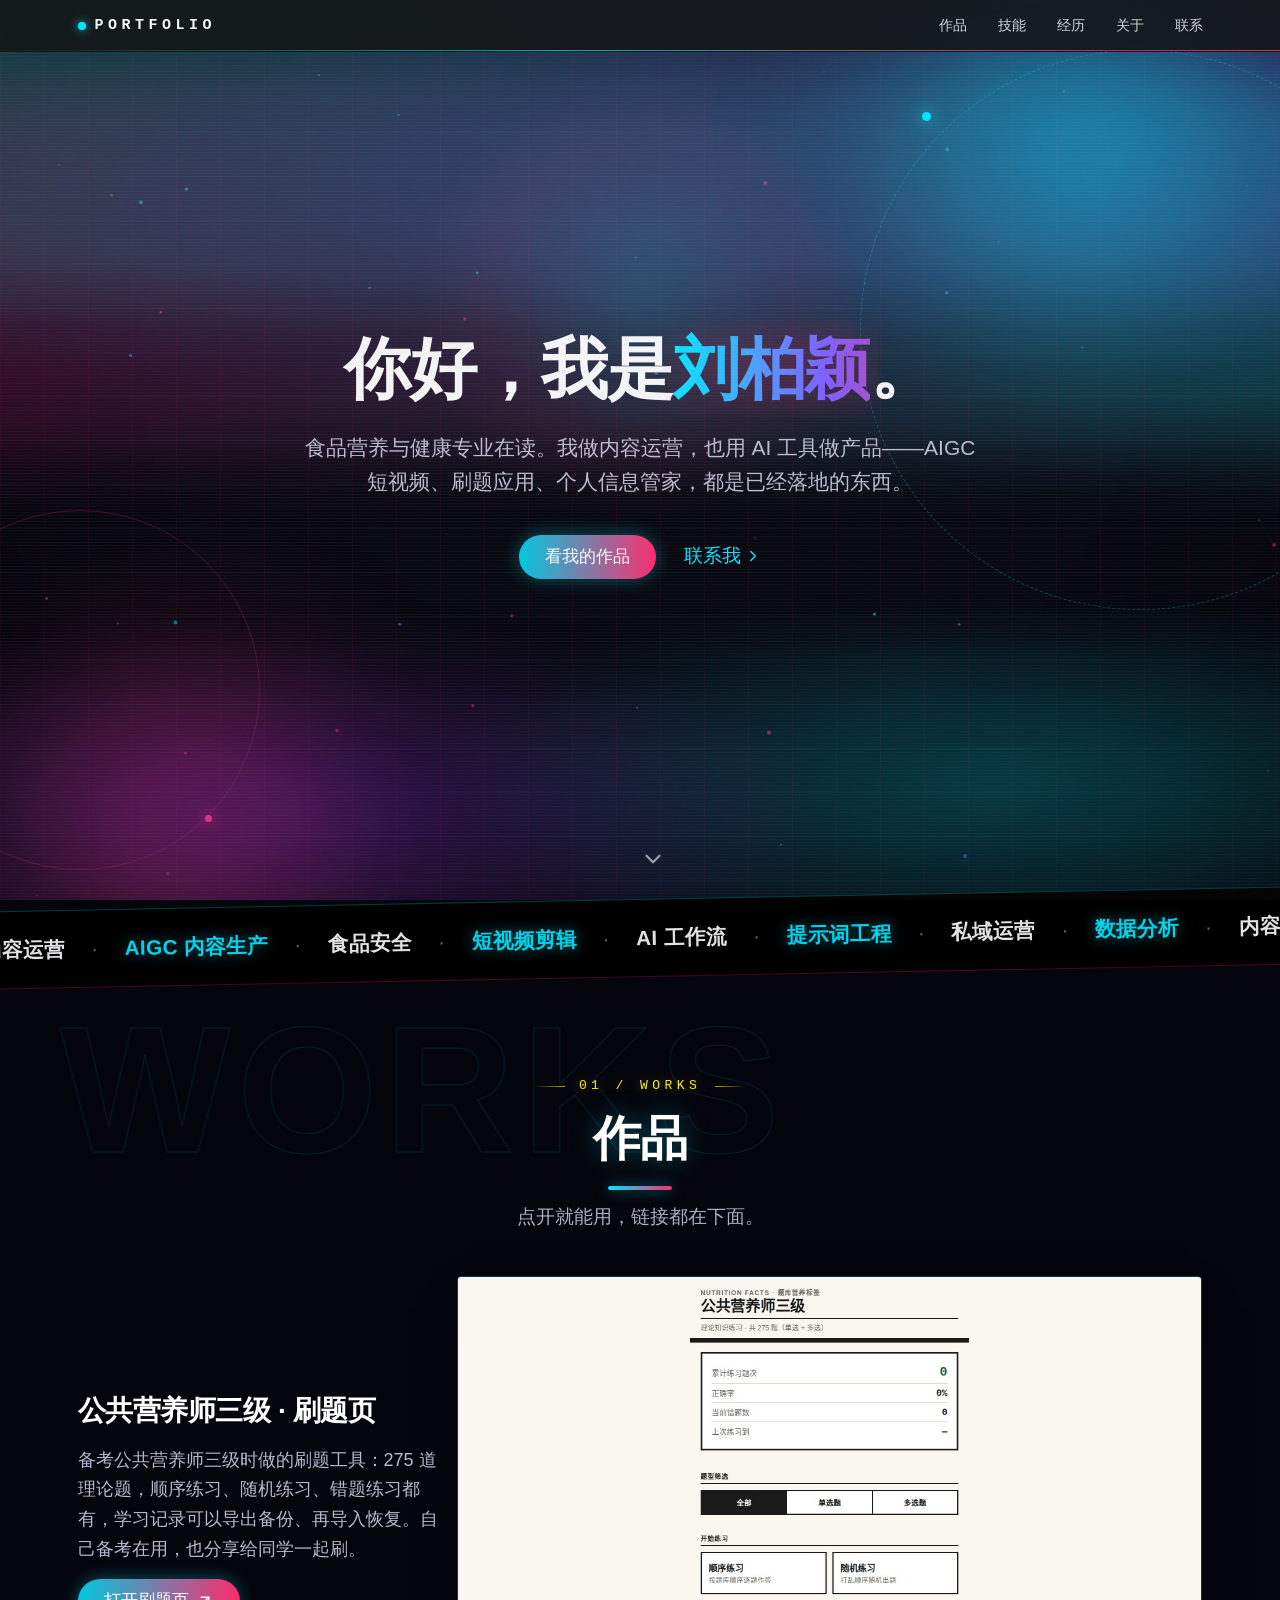
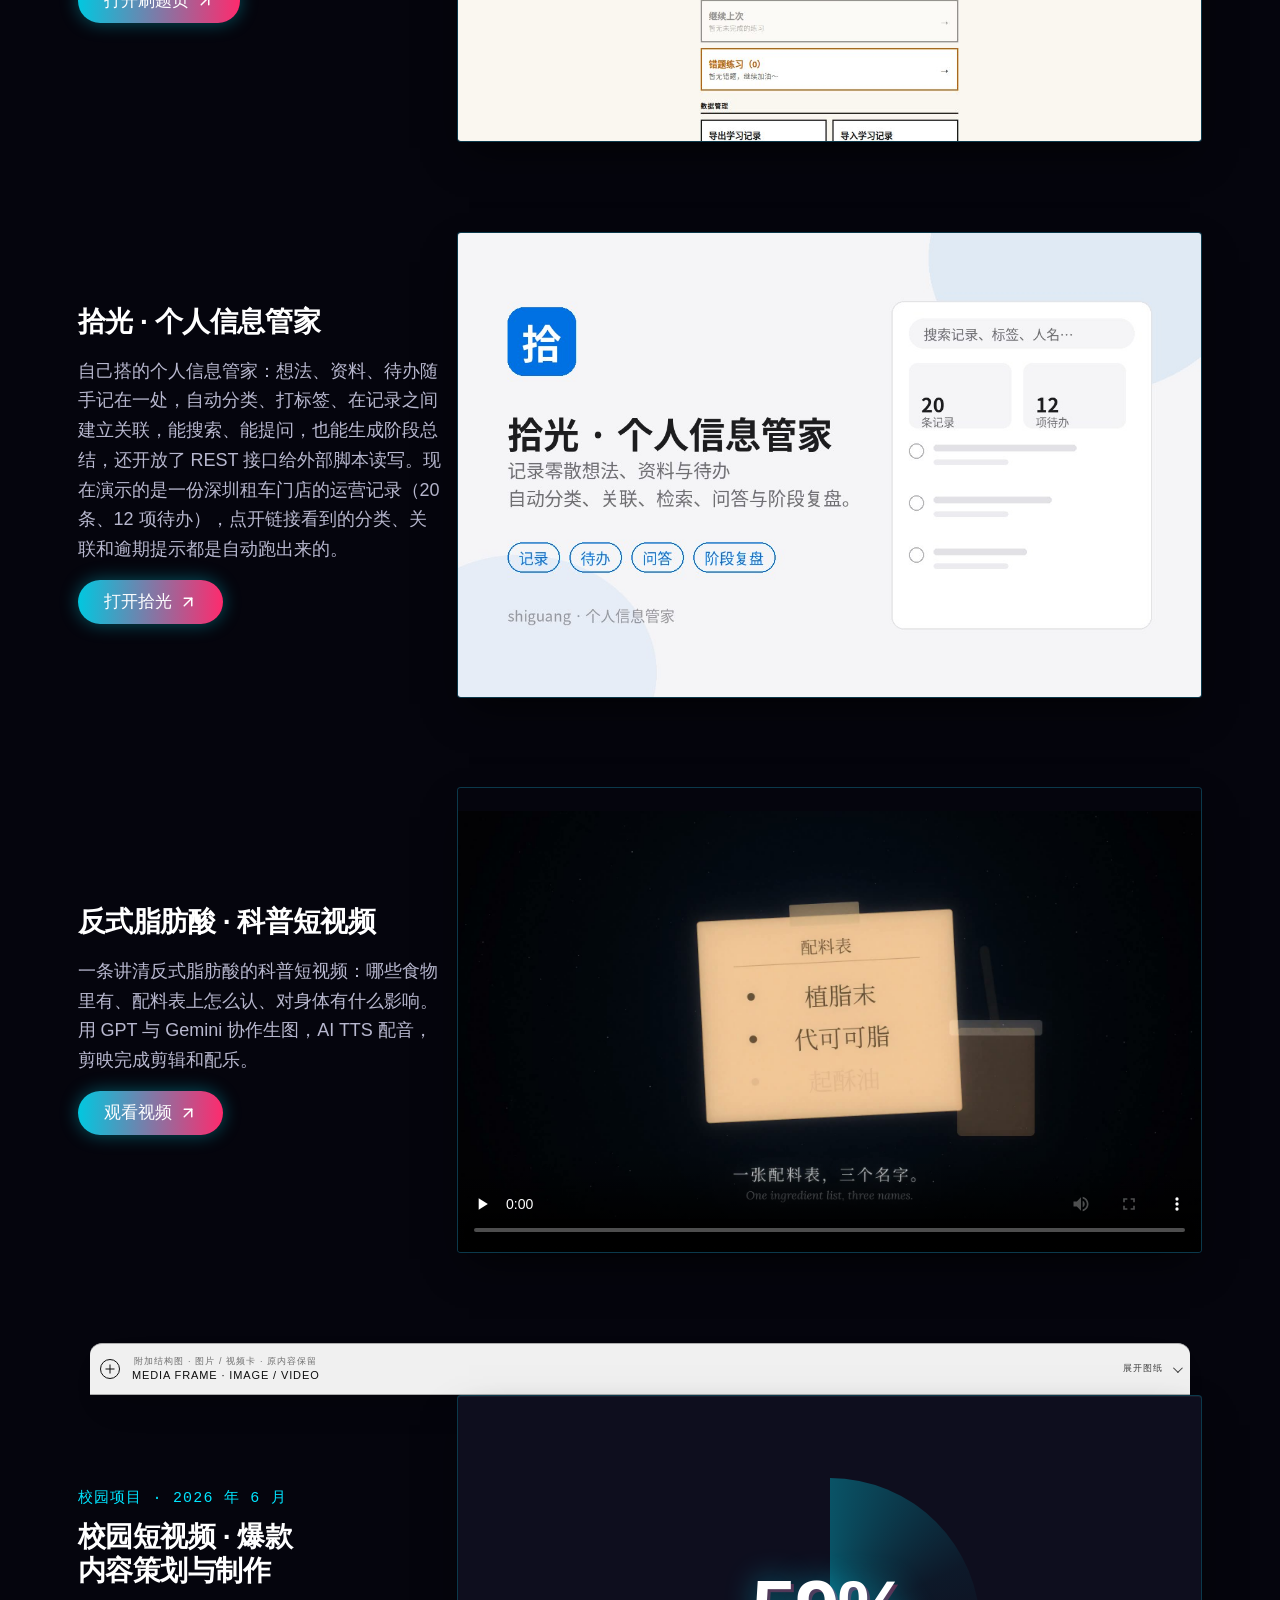
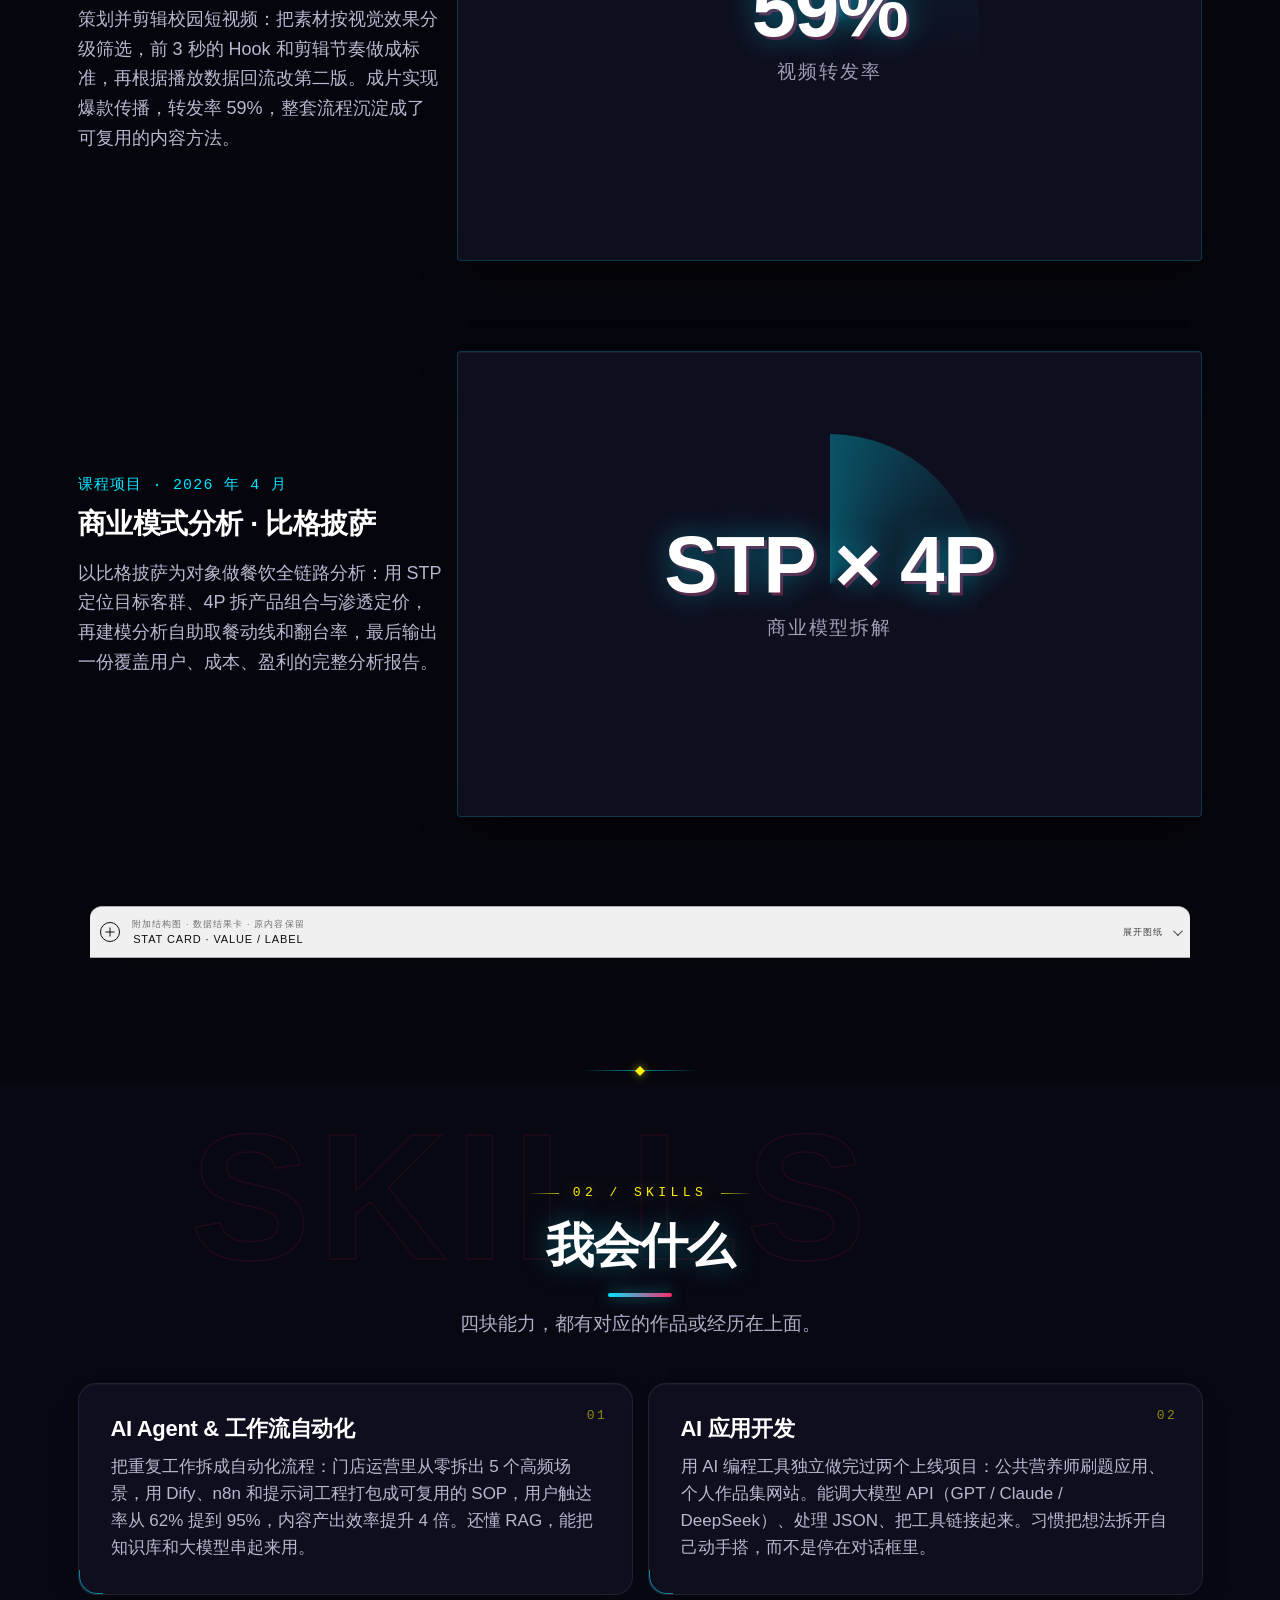
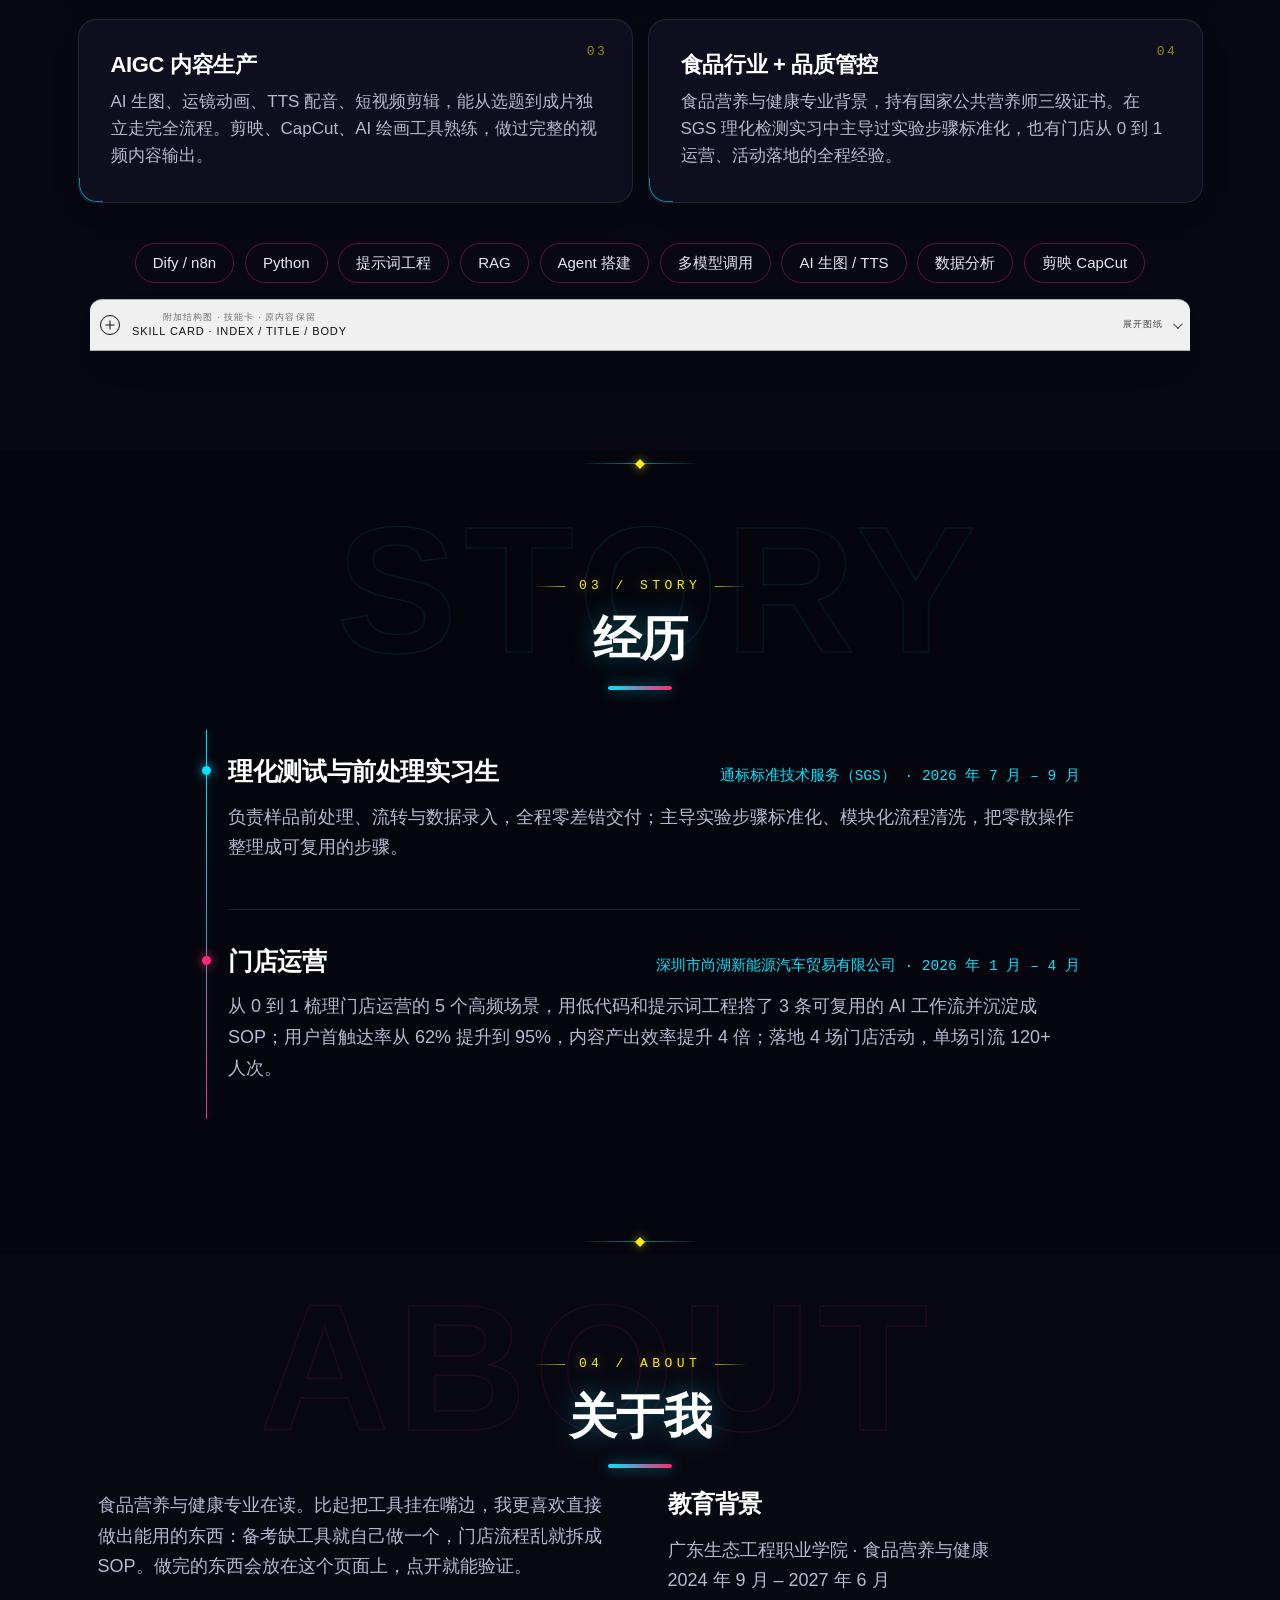
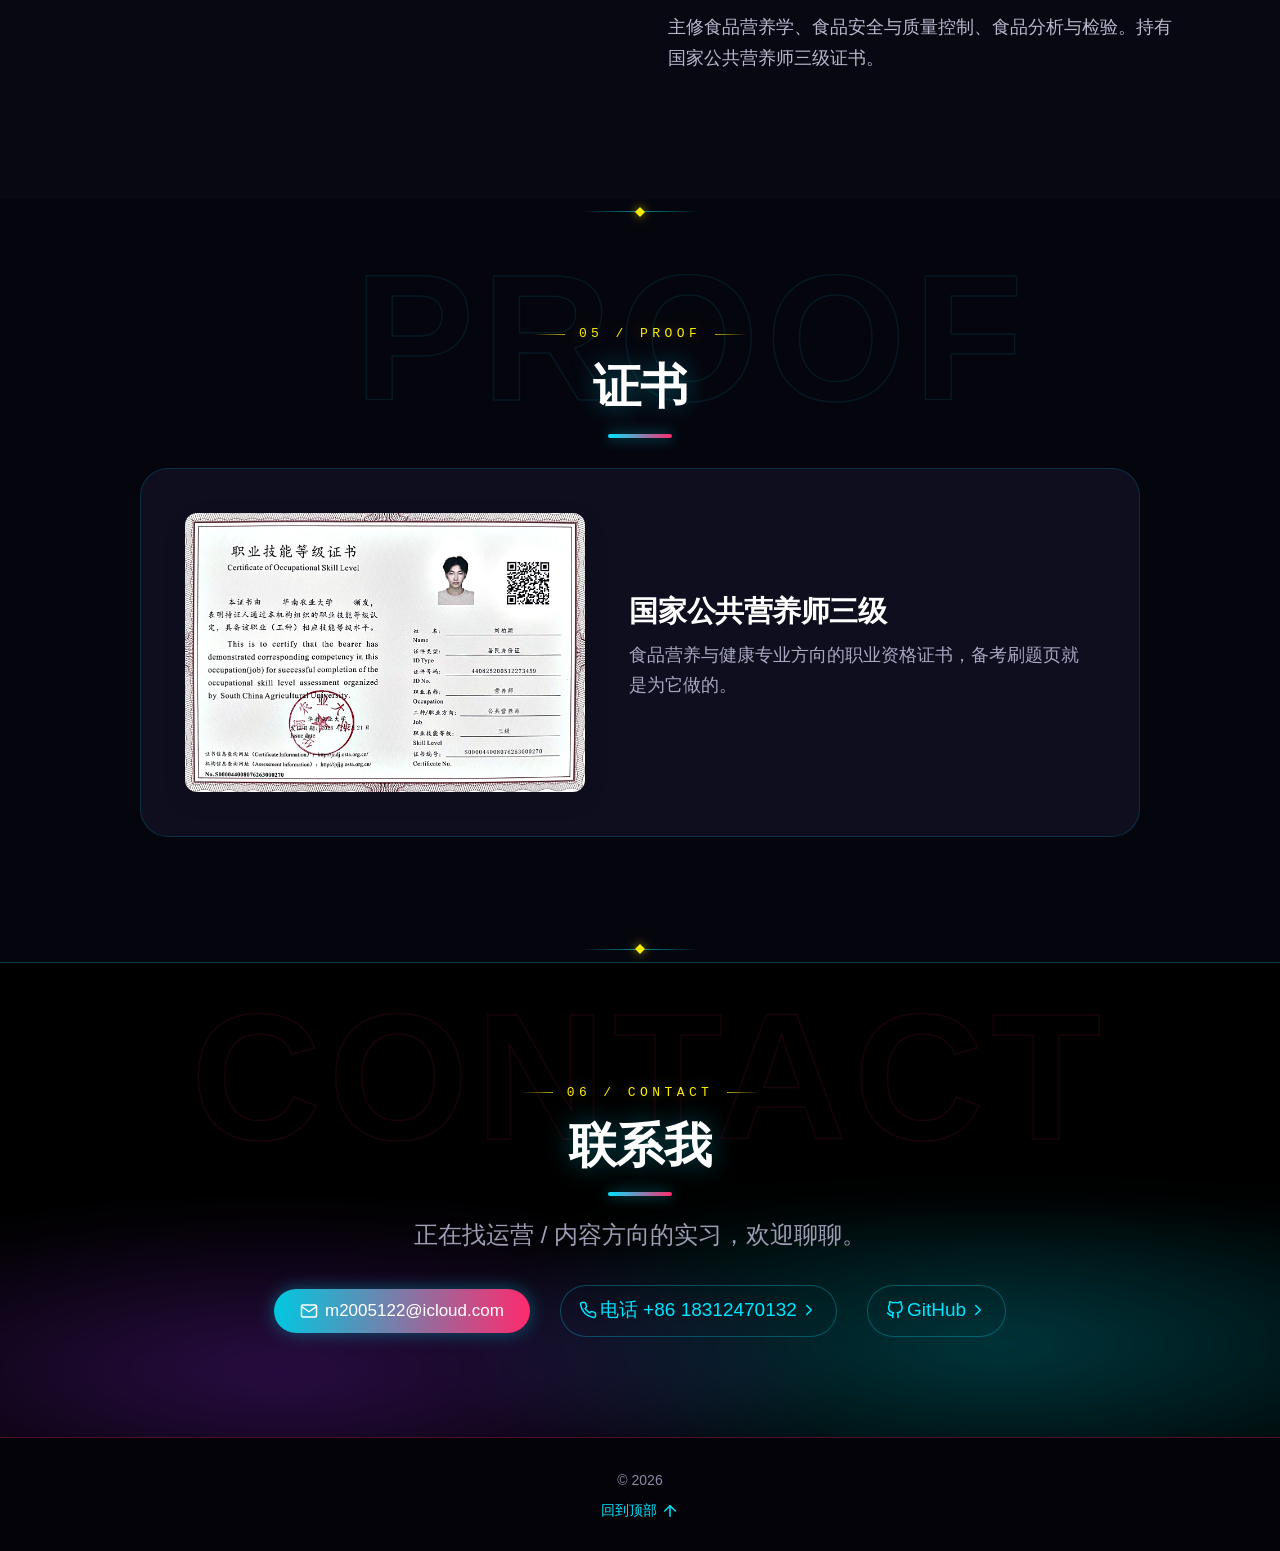
==== commit 14091d6e: "作品集优化预览：动效克制、移动端与无障碍修复、卡片节奏统一" ====
--- a/index.html
+++ b/index.html
@@ -1,2 +1,2 @@
-<!DOCTYPE html><html lang="zh-CN" class="sr pbd-preview"><head><meta charset="utf-8"><meta http-equiv="X-UA-Compatible" content="IE=edge"><meta name="viewport" content="width=device-width, initial-scale=1"><link rel="icon shortcut" type="image/png" href="[data-uri]"><title>刘柏颖 | 作品集</title><meta name="keywords" content="刘柏颖, 内容运营, AIGC, 食品安全, 作品集"><meta name="description" content="刘柏颖的个人作品集：食品营养与健康专业在读，做内容运营和 AI 工具应用。AIGC 短视频、刷题应用、个人信息管家。"><link rel="stylesheet" href="index.f9e48df2.css"><link rel="stylesheet" href="swarm-click.css"><link rel="stylesheet" href="local-optimization.css?v=visible-cards-2">
-<link rel="stylesheet" href="project-drawing.css?v=visible-cards-2"><script src="preview-entry.js?v=visible-cards-2"></script></head><body> <div id="top"></div> <canvas id="bg-particles" aria-hidden="true"></canvas> <div class="cursor-glow" aria-hidden="true"></div> <div class="scroll-progress" aria-hidden="true"></div> <div class="side-rail side-rail--left" aria-hidden="true">Portfolio — 2026</div> <div class="side-rail side-rail--right" aria-hidden="true">Operation × Content × AIGC</div> <div class="grain" aria-hidden="true"></div>  <header class="apple-nav"> <div class="apple-nav__inner container"> <a class="apple-nav__brand" href="#top" aria-label="回到顶部"><span class="apple-nav__pulse" aria-hidden="true"></span><span class="apple-nav__word">Portfolio</span></a> <nav class="apple-nav__links"> <a href="#projects">作品</a> <a href="#skills">技能</a> <a href="#experience">经历</a> <a href="#about">关于</a> <a href="#contact">联系</a> </nav> <button class="apple-nav__burger" type="button" aria-label="打开菜单" aria-expanded="false" aria-controls="mobile-menu"> <span></span> <span></span> </button> </div> </header> <div class="mobile-menu" id="mobile-menu" aria-hidden="true"> <a href="#projects">作品</a> <a href="#skills">技能</a> <a href="#experience">经历</a> <a href="#about">关于</a> <a href="#contact">联系</a> <p class="mobile-menu__mail">m2005122@icloud.com</p> </div>   <section id="hero" class="jumbotron"> <div class="hero-glow hero-glow--blue"></div> <div class="hero-glow hero-glow--violet"></div> <div class="hero-orbit hero-orbit--a" aria-hidden="true"></div> <div class="hero-orbit hero-orbit--b" aria-hidden="true"></div> <div class="aurora aurora--a" aria-hidden="true"></div> <div class="aurora aurora--b" aria-hidden="true"></div> <div class="mist" aria-hidden="true"></div> <div class="storm-flash" aria-hidden="true"></div> <svg class="bolt" aria-hidden="true" viewBox="0 0 180 450"><polygon points="110,0 60,240 95,240 45,450 140,190 105,190"/></svg> <div class="container"> <h1 class="hero-title load-hidden"> 你好，我是<span class="text-color-main" data-text="刘柏颖">刘柏颖</span>。 </h1> <p class="hero-sub load-hidden"> 食品营养与健康专业在读。我做内容运营，也用 AI 工具做产品——AIGC 短视频、刷题应用、个人信息管家，都是已经落地的东西。 </p> <p class="hero-cta load-hidden"> <a rel="noreferrer" class="cta-btn cta-btn--hero" href="#projects">看我的作品</a> <a rel="noreferrer" class="apple-link" href="#contact">联系我 <svg class="icon" aria-hidden="true" viewBox="0 0 24 24"><polyline points="9 18 15 12 9 6"/></svg></a> </p> </div> <a class="hero-scroll" href="#projects" aria-label="向下看作品"> <svg class="icon" aria-hidden="true" viewBox="0 0 24 24"><polyline points="6 9 12 15 18 9"/></svg> </a> </section>   <div class="marquee" aria-hidden="true"> <div class="marquee__track"> <div class="marquee__group"> <span>内容运营</span><span>AIGC 内容生产</span><span>食品安全</span><span>短视频剪辑</span><span>AI 工作流</span><span>提示词工程</span><span>私域运营</span><span>数据分析</span> </div> <div class="marquee__group"> <span>内容运营</span><span>AIGC 内容生产</span><span>食品安全</span><span>短视频剪辑</span><span>AI 工作流</span><span>提示词工程</span><span>私域运营</span><span>数据分析</span> </div> </div> </div>   <section id="projects"> <div class="ghost-word" aria-hidden="true">WORKS</div> <div class="container"> <div class="project-wrapper"> <p class="section-kicker">01 / Works</p> <h2 class="dark-blue-text section-title">作品</h2> <p class="section-sub">点开就能用，链接都在下面。</p>  <div class="row"> <div class="col-lg-4 col-sm-12"> <div class="load-hidden project-wrapper__text"> <h3 class="project-wrapper__text-title"> 公共营养师三级 · 刷题页 </h3> <div> <p class="mb-4"> 备考公共营养师三级时做的刷题工具：275 道理论题，顺序练习、随机练习、错题练习都有，学习记录可以导出备份、再导入恢复。自己备考在用，也分享给同学一起刷。 </p> </div> <a rel="noreferrer" target="_blank" class="cta-btn cta-btn--hero" href="https://wodejbhen.github.io/quiz.html"> 打开刷题页 <svg class="icon" aria-hidden="true" viewBox="0 0 24 24"><line x1="7" y1="17" x2="17" y2="7"/><polyline points="7 7 17 7 17 17"/></svg> </a> </div> </div> <div class="col-lg-8 col-sm-12"> <div class="load-hidden project-wrapper__image"> <a rel="noreferrer" href="https://wodejbhen.github.io/quiz.html" target="_blank"> <div class="js-tilt rounded thumbnail" data-tilt-max="3"> <img alt="公共营养师三级刷题页截图" class="img-fluid" src="[data-uri]"> </div> </a> </div> </div> </div>   <div class="row"> <div class="col-lg-4 col-sm-12"> <div class="load-hidden project-wrapper__text"> <h3 class="project-wrapper__text-title">拾光 · 个人信息管家</h3> <div> <p class="mb-4"> 自己搭的个人信息管家：想法、资料、待办随手记在一处，自动分类、打标签、在记录之间建立关联，能搜索、能提问，也能生成阶段总结，还开放了 REST 接口给外部脚本读写。现在演示的是一份深圳租车门店的运营记录（20 条、12 项待办），点开链接看到的分类、关联和逾期提示都是自动跑出来的。 </p> </div> <a rel="noreferrer" target="_blank" class="cta-btn cta-btn--hero" href="https://shiguang-31231.app.workbuddy.host/?sharecode=F2BNRLCKPN"> 打开拾光 <svg class="icon" aria-hidden="true" viewBox="0 0 24 24"><line x1="7" y1="17" x2="17" y2="7"/><polyline points="7 7 17 7 17 17"/></svg> </a> </div> </div> <div class="col-lg-8 col-sm-12"> <div class="load-hidden project-wrapper__image"> <a rel="noreferrer" href="https://shiguang-31231.app.workbuddy.host/?sharecode=F2BNRLCKPN" target="_blank"> <div class="js-tilt rounded thumbnail" data-tilt-max="3"> <img alt="拾光个人信息管家截图" class="img-fluid" src="[data-uri]"> </div> </a> </div> </div> </div>   <div class="row"> <div class="col-lg-4 col-sm-12"> <div class="load-hidden project-wrapper__text"> <h3 class="project-wrapper__text-title"> 反式脂肪酸 · 科普短视频 </h3> <div> <p class="mb-4"> 一条讲清反式脂肪酸的科普短视频：哪些食物里有、配料表上怎么认、对身体有什么影响。用 GPT 与 Gemini 协作生图，AI TTS 配音，剪映完成剪辑和配乐。 </p> </div> <a rel="noreferrer" target="_blank" class="cta-btn cta-btn--hero" href="https://wodejbhen.github.io/fanzhizhifang.mp4"> 观看视频 <svg class="icon" aria-hidden="true" viewBox="0 0 24 24"><line x1="7" y1="17" x2="17" y2="7"/><polyline points="7 7 17 7 17 17"/></svg> </a> </div> </div> <div class="col-lg-8 col-sm-12"> <div class="load-hidden project-wrapper__image"> <div class="js-tilt rounded thumbnail" data-tilt-max="3"> <video class="img-fluid" controls preload="none" poster="[data-uri]" src="https://wodejbhen.github.io/fanzhizhifang.mp4"></video> </div> </div> </div> </div>   <div class="row"> <div class="col-lg-4 col-sm-12"> <div class="load-hidden project-wrapper__text"> <p class="project-wrapper__text-meta">校园项目 · 2026 年 6 月</p> <h3 class="project-wrapper__text-title"> 校园短视频 · 爆款内容策划与制作 </h3> <div> <p class="mb-4"> 策划并剪辑校园短视频：把素材按视觉效果分级筛选，前 3 秒的 Hook 和剪辑节奏做成标准，再根据播放数据回流改第二版。成片实现爆款传播，转发率 59%，整套流程沉淀成了可复用的内容方法。 </p> </div> </div> </div> <div class="col-lg-8 col-sm-12"> <div class="load-hidden project-wrapper__image"> <div class="js-tilt rounded thumbnail thumbnail--stat" data-tilt-max="3"> <span class="stat-num" data-count="59" data-suffix="%">59%</span> <span class="stat-label">视频转发率</span> </div> </div> </div> </div>   <div class="row"> <div class="col-lg-4 col-sm-12"> <div class="load-hidden project-wrapper__text"> <p class="project-wrapper__text-meta">课程项目 · 2026 年 4 月</p> <h3 class="project-wrapper__text-title"> 商业模式分析 · 比格披萨 </h3> <div> <p class="mb-4"> 以比格披萨为对象做餐饮全链路分析：用 STP 定位目标客群、4P 拆产品组合与渗透定价，再建模分析自助取餐动线和翻台率，最后输出一份覆盖用户、成本、盈利的完整分析报告。 </p> </div> </div> </div> <div class="col-lg-8 col-sm-12"> <div class="load-hidden project-wrapper__image"> <div class="js-tilt rounded thumbnail thumbnail--stat" data-tilt-max="3"> <span class="stat-num">STP × 4P</span> <span class="stat-label">商业模型拆解</span> </div> </div> </div> </div>  </div> </div> </section>  <div class="divider" aria-hidden="true"><span></span></div>  <section id="skills"> <div class="ghost-word" aria-hidden="true">SKILLS</div> <div class="container"> <p class="section-kicker">02 / Skills</p> <h2 class="dark-blue-text section-title">我会什么</h2> <p class="section-sub">四块能力，都有对应的作品或经历在上面。</p> <div class="row"> <div class="col-md-6 col-sm-12"> <div class="load-hidden skill-card"> <span class="skill-card__idx">01</span> <h3>AI Agent &amp; 工作流自动化</h3> <p>把重复工作拆成自动化流程：门店运营里从零拆出 5 个高频场景，用 Dify、n8n 和提示词工程打包成可复用的 SOP，用户触达率从 62% 提到 95%，内容产出效率提升 4 倍。还懂 RAG，能把知识库和大模型串起来用。</p> </div> </div> <div class="col-md-6 col-sm-12"> <div class="load-hidden skill-card"> <span class="skill-card__idx">02</span> <h3>AI 应用开发</h3> <p>用 AI 编程工具独立做完过两个上线项目：公共营养师刷题应用、个人作品集网站。能调大模型 API（GPT / Claude / DeepSeek）、处理 JSON、把工具链接起来。习惯把想法拆开自己动手搭，而不是停在对话框里。</p> </div> </div> <div class="col-md-6 col-sm-12"> <div class="load-hidden skill-card"> <span class="skill-card__idx">03</span> <h3>AIGC 内容生产</h3> <p>AI 生图、运镜动画、TTS 配音、短视频剪辑，能从选题到成片独立走完全流程。剪映、CapCut、AI 绘画工具熟练，做过完整的视频内容输出。</p> </div> </div> <div class="col-md-6 col-sm-12"> <div class="load-hidden skill-card"> <span class="skill-card__idx">04</span> <h3>食品行业 + 品质管控</h3> <p>食品营养与健康专业背景，持有国家公共营养师三级证书。在 SGS 理化检测实习中主导过实验步骤标准化，也有门店从 0 到 1 运营、活动落地的全程经验。</p> </div> </div> </div> <div class="load-hidden skill-tags"> <span>Dify / n8n</span> <span>Python</span> <span>提示词工程</span> <span>RAG</span> <span>Agent 搭建</span> <span>多模型调用</span> <span>AI 生图 / TTS</span> <span>数据分析</span> <span>剪映 CapCut</span> </div> </div> </section>  <div class="divider" aria-hidden="true"><span></span></div>  <section id="experience"> <div class="ghost-word" aria-hidden="true">STORY</div> <div class="container"> <p class="section-kicker">03 / Story</p> <h2 class="dark-blue-text section-title">经历</h2> <div class="exp-list"> <div class="exp-item load-hidden"> <div class="exp-item__head"> <h3>理化测试与前处理实习生</h3> <span class="exp-item__meta">通标标准技术服务（SGS） · 2026 年 7 月 – 9 月</span> </div> <p> 负责样品前处理、流转与数据录入，全程零差错交付；主导实验步骤标准化、模块化流程清洗，把零散操作整理成可复用的步骤。 </p> </div> <div class="exp-item load-hidden"> <div class="exp-item__head"> <h3>门店运营</h3> <span class="exp-item__meta">深圳市尚湖新能源汽车贸易有限公司 · 2026 年 1 月 – 4 月</span> </div> <p> 从 0 到 1 梳理门店运营的 5 个高频场景，用低代码和提示词工程搭了 3 条可复用的 AI 工作流并沉淀成 SOP；用户首触达率从 62% 提升到 95%，内容产出效率提升 4 倍；落地 4 场门店活动，单场引流 120+ 人次。 </p> </div> </div> </div> </section>  <div class="divider" aria-hidden="true"><span></span></div>  <section id="about"> <div class="ghost-word" aria-hidden="true">ABOUT</div> <div class="container"> <p class="section-kicker">04 / About</p> <h2 class="section-title">关于我</h2> <div class="about-wrapper row"> <div class="col-md-6 col-sm-12"> <div class="about-wrapper__info load-hidden"> <p class="about-wrapper__info-text"> 食品营养与健康专业在读。比起把工具挂在嘴边，我更喜欢直接做出能用的东西：备考缺工具就自己做一个，门店流程乱就拆成 SOP。做完的东西会放在这个页面上，点开就能验证。 </p> </div> </div> <div class="col-md-6 col-sm-12"> <div class="about-wrapper__info load-hidden"> <h3 class="about-edu__title">教育背景</h3> <p class="about-wrapper__info-text"> 广东生态工程职业学院 · 食品营养与健康<br> 2024 年 9 月 – 2027 年 6 月 </p> <p class="about-wrapper__info-text"> 主修食品营养学、食品安全与质量控制、食品分析与检验。持有国家公共营养师三级证书。 </p> </div> </div> </div> </div> </section>  <div class="divider" aria-hidden="true"><span></span></div>  <section id="certificate"> <div class="ghost-word" aria-hidden="true">PROOF</div> <div class="container"> <p class="section-kicker">05 / Proof</p> <h2 class="dark-blue-text section-title">证书</h2> <div class="cert-card load-hidden"> <img alt="国家公共营养师三级证书" class="cert-card__img img-fluid" src="https://wodejbhen.github.io/certificate.jpg"> <div class="cert-card__text"> <h3>国家公共营养师三级</h3> <p>食品营养与健康专业方向的职业资格证书，备考刷题页就是为它做的。</p> </div> </div> </div> </section>  <div class="divider" aria-hidden="true"><span></span></div>  <section id="contact"> <div class="ghost-word" aria-hidden="true">CONTACT</div> <div class="mist mist--contact" aria-hidden="true"></div> <div class="container"> <p class="section-kicker">06 / Contact</p> <h2 class="section-title">联系我</h2> <div class="contact-wrapper load-hidden"> <p class="contact-wrapper__text"> 正在找运营 / 内容方向的实习，欢迎聊聊。 </p> <div class="contact-actions"> <a rel="noreferrer" class="cta-btn cta-btn--resume" href="mailto:m2005122@icloud.com"> <svg class="icon" aria-hidden="true" viewBox="0 0 24 24"><path d="M4 4h16c1.1 0 2 .9 2 2v12c0 1.1-.9 2-2 2H4c-1.1 0-2-.9-2-2V6c0-1.1.9-2 2-2z"/><polyline points="22,6 12,13 2,6"/></svg> m2005122@icloud.com</a> <a rel="noreferrer" class="apple-link apple-link--light" href="tel:+8618312470132"> <svg class="icon" aria-hidden="true" viewBox="0 0 24 24"><path d="M22 16.92v3a2 2 0 0 1-2.18 2 19.79 19.79 0 0 1-8.63-3.07 19.5 19.5 0 0 1-6-6 19.79 19.79 0 0 1-3.07-8.67A2 2 0 0 1 4.11 2h3a2 2 0 0 1 2 1.72 12.84 12.84 0 0 0 .7 2.81 2 2 0 0 1-.45 2.11L8.09 9.91a16 16 0 0 0 6 6l1.27-1.27a2 2 0 0 1 2.11-.45 12.84 12.84 0 0 0 2.81.7A2 2 0 0 1 22 16.92z"/></svg> 电话 +86 18312470132 <svg class="icon" aria-hidden="true" viewBox="0 0 24 24"><polyline points="9 18 15 12 9 6"/></svg> </a> <a rel="noreferrer" target="_blank" class="apple-link apple-link--light" href="https://github.com/wodejbhen"> <svg class="icon" aria-hidden="true" viewBox="0 0 24 24"><path d="M9 19c-5 1.5-5-2.5-7-3m14 6v-3.87a3.37 3.37 0 0 0-.94-2.61c3.14-.35 6.44-1.54 6.44-7A5.44 5.44 0 0 0 20 4.77 5.07 5.07 0 0 0 19.91 1S18.73.65 16 2.48a13.38 13.38 0 0 0-7 0C6.27.65 5.09 1 5.09 1A5.07 5.07 0 0 0 5 4.77a5.44 5.44 0 0 0-1.5 3.78c0 5.42 3.3 6.61 6.44 7A3.37 3.37 0 0 0 9 18.13V22"/></svg> GitHub <svg class="icon" aria-hidden="true" viewBox="0 0 24 24"><polyline points="9 18 15 12 9 6"/></svg> </a> </div> </div> </div> </section>   <footer class="footer navbar-static-bottom"> <div class="container"> <p class="footer__text">© 2026</p> <a rel="noreferrer" href="#top" class="back-to-top">回到顶部 <svg class="icon" aria-hidden="true" viewBox="0 0 24 24"><line x1="12" y1="19" x2="12" y2="5"/><polyline points="5 12 12 5 19 12"/></svg></a> </div> </footer>  <script defer type="module" src="index.80f2ca9a.js"></script> <script defer src="swarm-click.js"></script> <script defer src="project-drawing.js?v=visible-cards-2"></script></body></html>+<!DOCTYPE html><html lang="zh-CN" class="sr pbd-preview"><head><meta charset="utf-8"><meta http-equiv="X-UA-Compatible" content="IE=edge"><meta name="viewport" content="width=device-width, initial-scale=1, viewport-fit=cover"><link rel="icon shortcut" type="image/png" href="[data-uri]"><title>刘柏颖 | 作品集</title><meta name="keywords" content="刘柏颖, 内容运营, AIGC, 食品安全, 作品集"><meta name="author" content="刘柏颖"><meta name="color-scheme" content="dark"><meta name="theme-color" content="#05050d"><meta name="theme-color" media="(prefers-color-scheme: light)" content="#05050d"><meta name="description" content="刘柏颖的个人作品集：食品营养与健康专业在读，做内容运营和 AI 工具应用。AIGC 短视频、刷题应用、个人信息管家。"><link rel="stylesheet" href="index.f9e48df2.css"><link rel="stylesheet" href="swarm-click.css"><link rel="stylesheet" href="local-optimization.css?v=visible-cards-2">
+<link rel="stylesheet" href="project-drawing.css?v=visible-cards-2"><script src="preview-entry.js?v=visible-cards-2"></script><meta property="og:type" content="website"><meta property="og:site_name" content="刘柏颖 | 作品集"><meta property="og:title" content="刘柏颖 | 作品集"><meta property="og:description" content="食品营养与健康专业在读，做内容运营和 AI 工具应用：AIGC 短视频、刷题应用、个人信息管家，点开就能用。"><meta property="og:locale" content="zh_CN"><meta name="twitter:card" content="summary"><meta name="twitter:title" content="刘柏颖 | 作品集"><meta name="twitter:description" content="食品营养与健康专业在读，做内容运营和 AI 工具应用：AIGC 短视频、刷题应用、个人信息管家。"><script type="application/ld+json">{"@context":"https://schema.org","@type":"Person","name":"刘柏颖","jobTitle":"内容运营 / AIGC 内容生产","alumniOf":{"@type":"CollegeOrUniversity","name":"广东生态工程职业学院"},"knowsAbout":["内容运营","AIGC 内容生产","短视频剪辑","食品安全","AI 工作流","提示词工程","数据分析"],"email":"m2005122@icloud.com","url":"https://wodejbhen.github.io/","sameAs":["https://github.com/wodejbhen"]}</script><link rel="stylesheet" href="polish.css"></head><body> <div id="top"></div> <canvas id="bg-particles" aria-hidden="true"></canvas> <div class="cursor-glow" aria-hidden="true"></div> <div class="scroll-progress" aria-hidden="true"></div> <div class="side-rail side-rail--left" aria-hidden="true">Portfolio — 2026</div> <div class="side-rail side-rail--right" aria-hidden="true">Operation × Content × AIGC</div> <div class="grain" aria-hidden="true"></div>  <header class="apple-nav"> <div class="apple-nav__inner container"> <a class="apple-nav__brand" href="#top" aria-label="回到顶部"><span class="apple-nav__pulse" aria-hidden="true"></span><span class="apple-nav__word">Portfolio</span></a> <nav class="apple-nav__links"> <a href="#projects">作品</a> <a href="#skills">技能</a> <a href="#experience">经历</a> <a href="#about">关于</a> <a href="#contact">联系</a> </nav> <button class="apple-nav__burger" type="button" aria-label="打开菜单" aria-expanded="false" aria-controls="mobile-menu"> <span></span> <span></span> </button> </div> </header> <div class="mobile-menu" id="mobile-menu" aria-hidden="true"> <a href="#projects">作品</a> <a href="#skills">技能</a> <a href="#experience">经历</a> <a href="#about">关于</a> <a href="#contact">联系</a> <p class="mobile-menu__mail">m2005122@icloud.com</p> </div>   <section id="hero" class="jumbotron"> <div class="hero-glow hero-glow--blue"></div> <div class="hero-glow hero-glow--violet"></div> <div class="hero-orbit hero-orbit--a" aria-hidden="true"></div> <div class="hero-orbit hero-orbit--b" aria-hidden="true"></div> <div class="aurora aurora--a" aria-hidden="true"></div> <div class="aurora aurora--b" aria-hidden="true"></div> <div class="mist" aria-hidden="true"></div> <div class="storm-flash" aria-hidden="true"></div> <svg class="bolt" aria-hidden="true" viewBox="0 0 180 450"><polygon points="110,0 60,240 95,240 45,450 140,190 105,190"/></svg> <div class="container"> <h1 class="hero-title load-hidden" aria-label="你好，我是刘柏颖。"> 你好，我是<span class="text-color-main" data-text="刘柏颖">刘柏颖</span>。 </h1> <p class="hero-sub load-hidden"> 食品营养与健康专业在读。我做内容运营，也用 AI 工具做产品——AIGC 短视频、刷题应用、个人信息管家，都是已经落地的东西。 </p> <p class="hero-cta load-hidden"> <a rel="noreferrer" class="cta-btn cta-btn--hero" href="#projects">看我的作品</a> <a rel="noreferrer" class="apple-link" href="#contact">联系我 <svg class="icon" aria-hidden="true" viewBox="0 0 24 24"><polyline points="9 18 15 12 9 6"/></svg></a> </p> </div> <a class="hero-scroll" href="#projects" aria-label="向下看作品"> <svg class="icon" aria-hidden="true" viewBox="0 0 24 24"><polyline points="6 9 12 15 18 9"/></svg> </a> </section>   <div class="marquee" aria-hidden="true"> <div class="marquee__track"> <div class="marquee__group"> <span>内容运营</span><span>AIGC 内容生产</span><span>食品安全</span><span>短视频剪辑</span><span>AI 工作流</span><span>提示词工程</span><span>私域运营</span><span>数据分析</span> </div> <div class="marquee__group"> <span>内容运营</span><span>AIGC 内容生产</span><span>食品安全</span><span>短视频剪辑</span><span>AI 工作流</span><span>提示词工程</span><span>私域运营</span><span>数据分析</span> </div> </div> </div>   <section id="projects"> <div class="ghost-word" aria-hidden="true">WORKS</div> <div class="container"> <div class="project-wrapper"> <p class="section-kicker">01 / Works</p> <h2 class="dark-blue-text section-title">作品</h2> <p class="section-sub">点开就能用，链接都在下面。</p>  <div class="row"> <div class="col-lg-4 col-sm-12"> <div class="load-hidden project-wrapper__text"> <h3 class="project-wrapper__text-title"> 公共营养师三级 · 刷题页 </h3> <div> <p class="mb-4"> 备考公共营养师三级时做的刷题工具：275 道理论题，顺序练习、随机练习、错题练习都有，学习记录可以导出备份、再导入恢复。自己备考在用，也分享给同学一起刷。 </p> </div> <a rel="noreferrer" target="_blank" class="cta-btn cta-btn--hero" href="quiz.html"> 打开刷题页 <svg class="icon" aria-hidden="true" viewBox="0 0 24 24"><line x1="7" y1="17" x2="17" y2="7"/><polyline points="7 7 17 7 17 17"/></svg> </a> </div> </div> <div class="col-lg-8 col-sm-12"> <div class="load-hidden project-wrapper__image"> <a rel="noreferrer" href="https://wodejbhen.github.io/quiz.html" target="_blank"> <div class="js-tilt rounded thumbnail" data-tilt-max="3"> <img alt="公共营养师三级刷题页截图" class="img-fluid" src="[data-uri]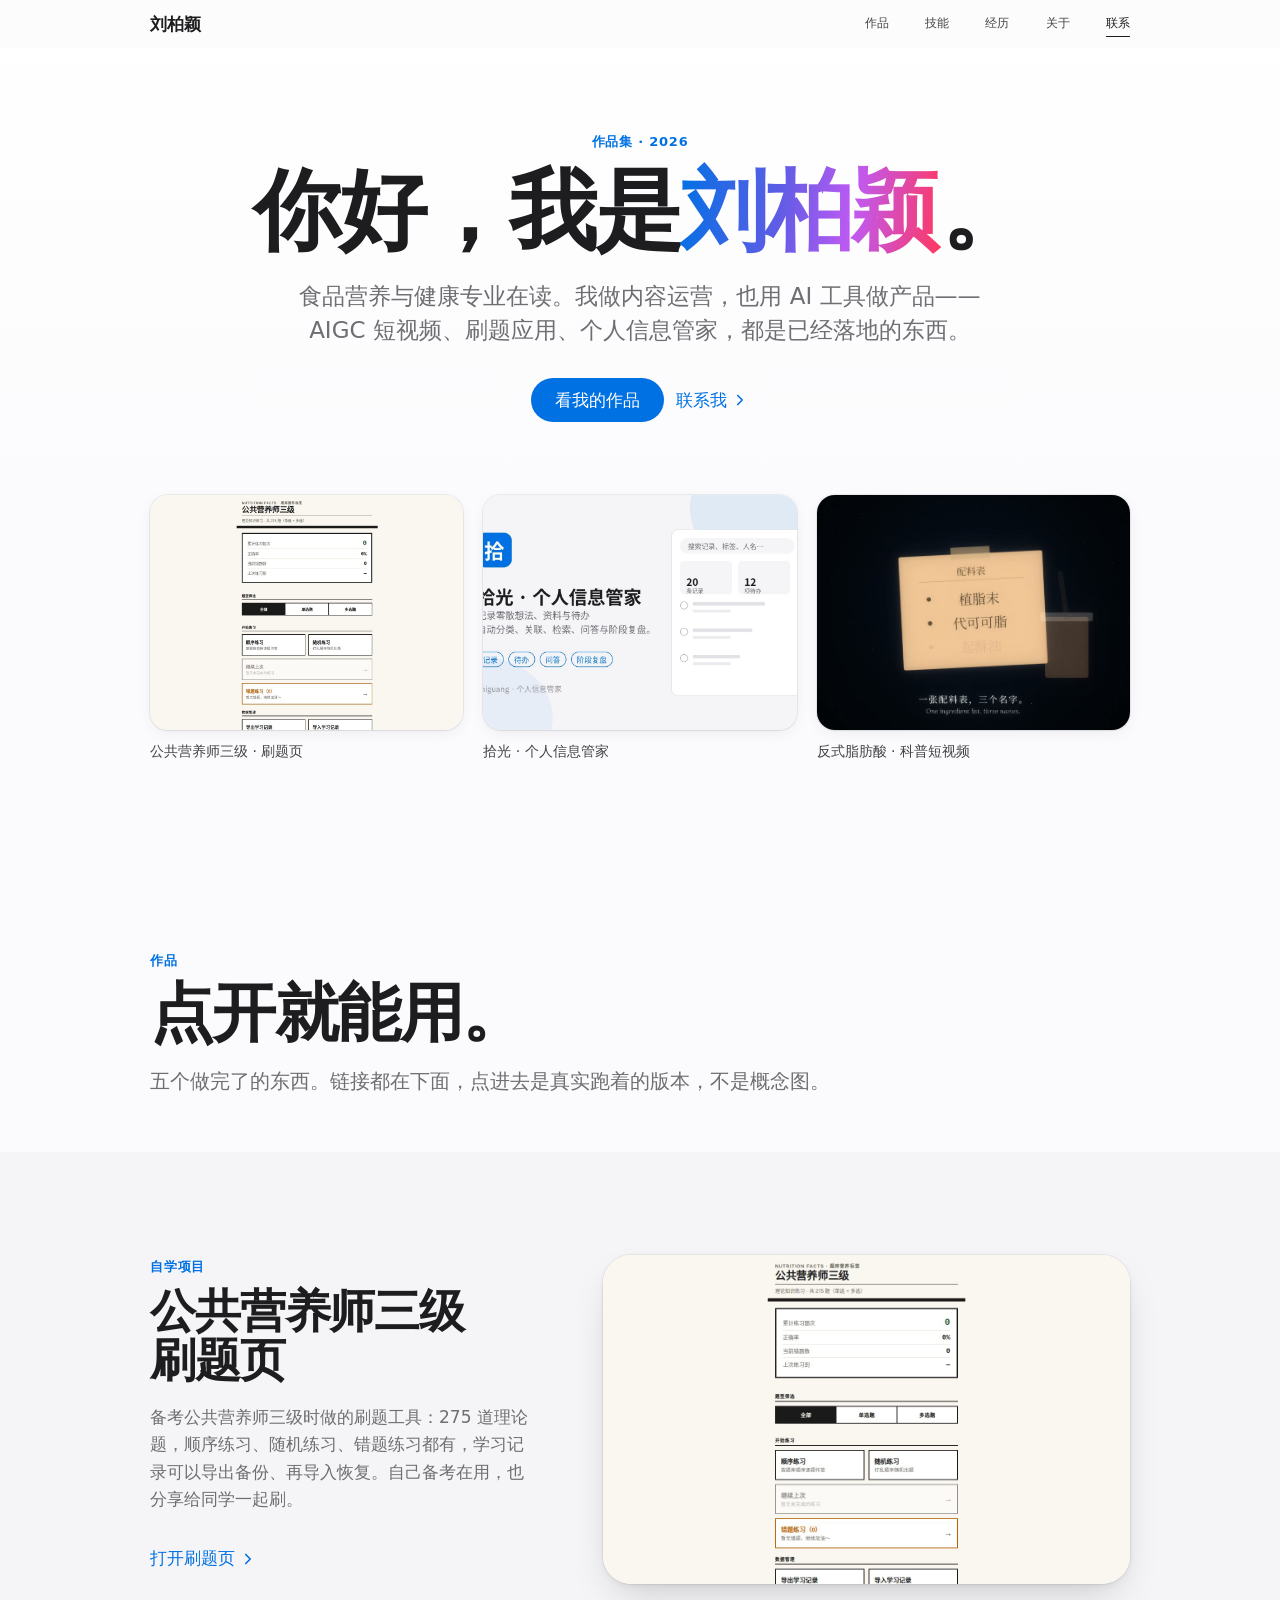
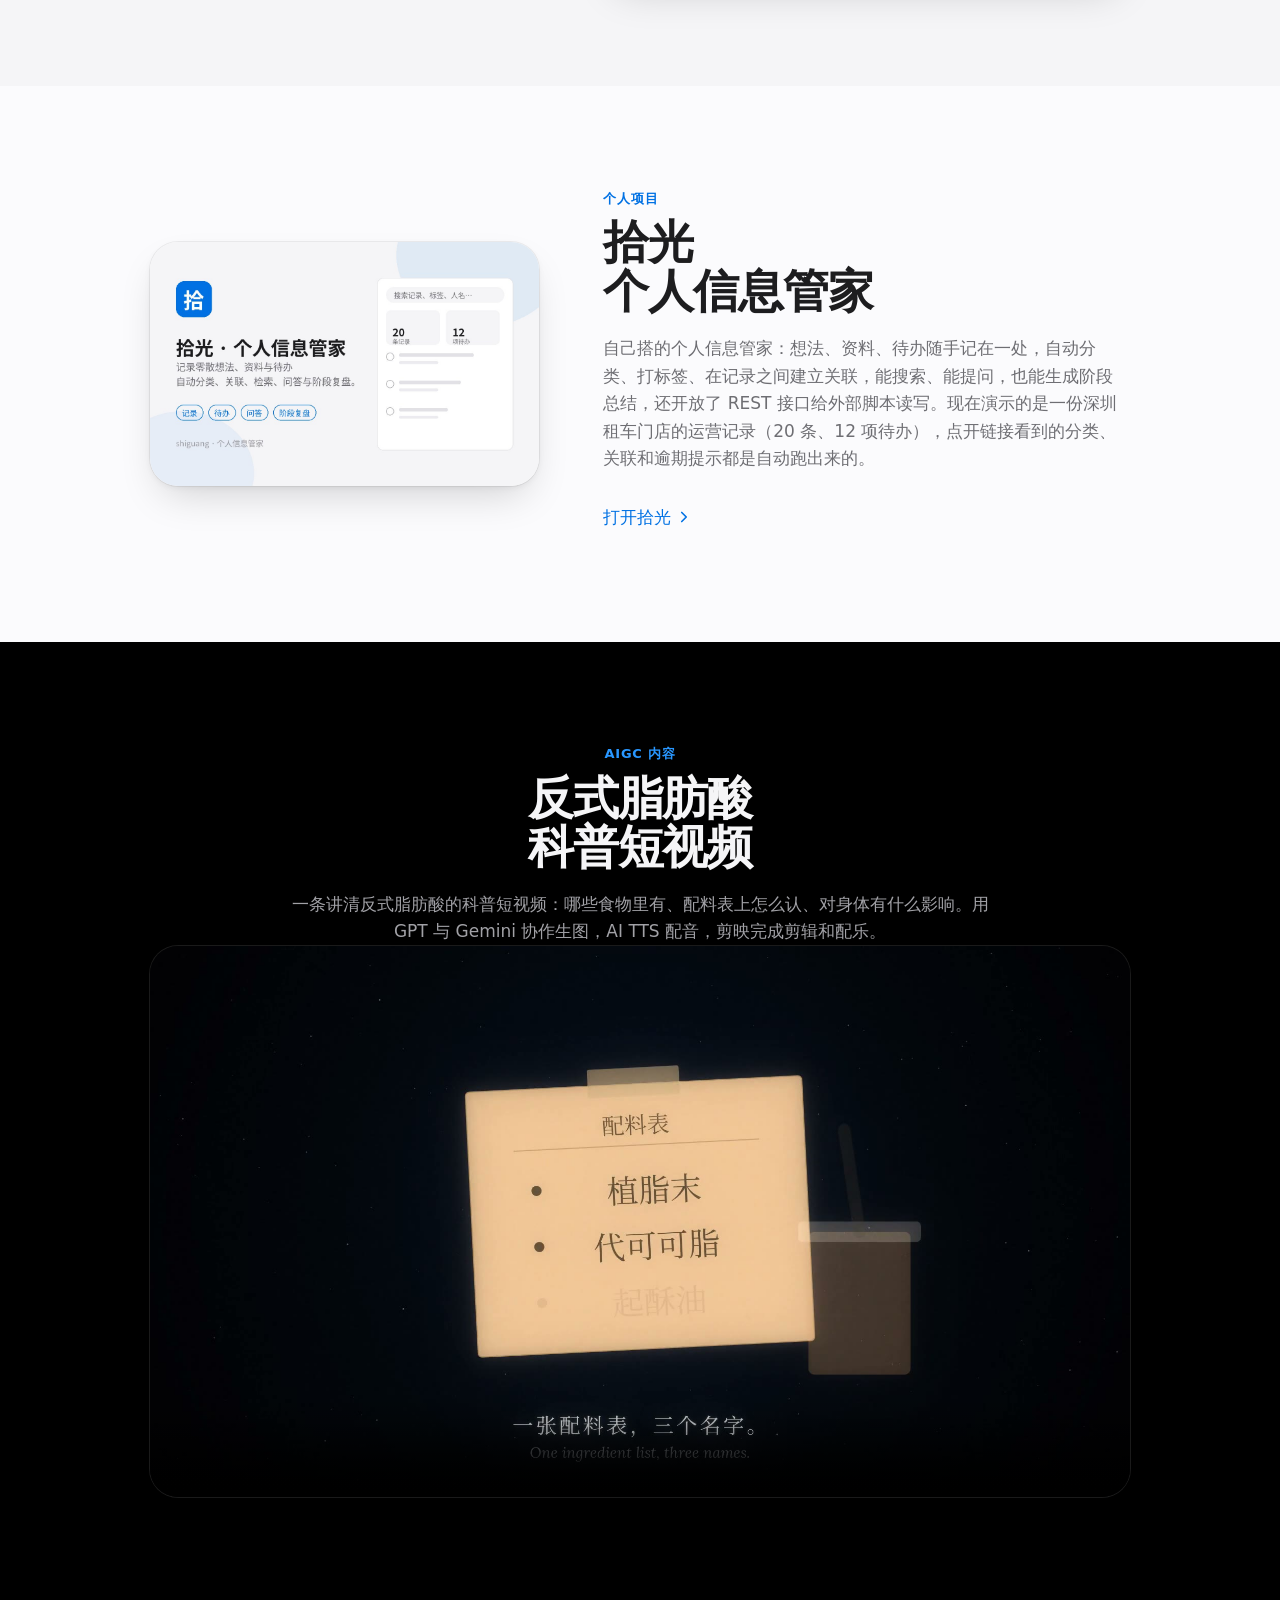
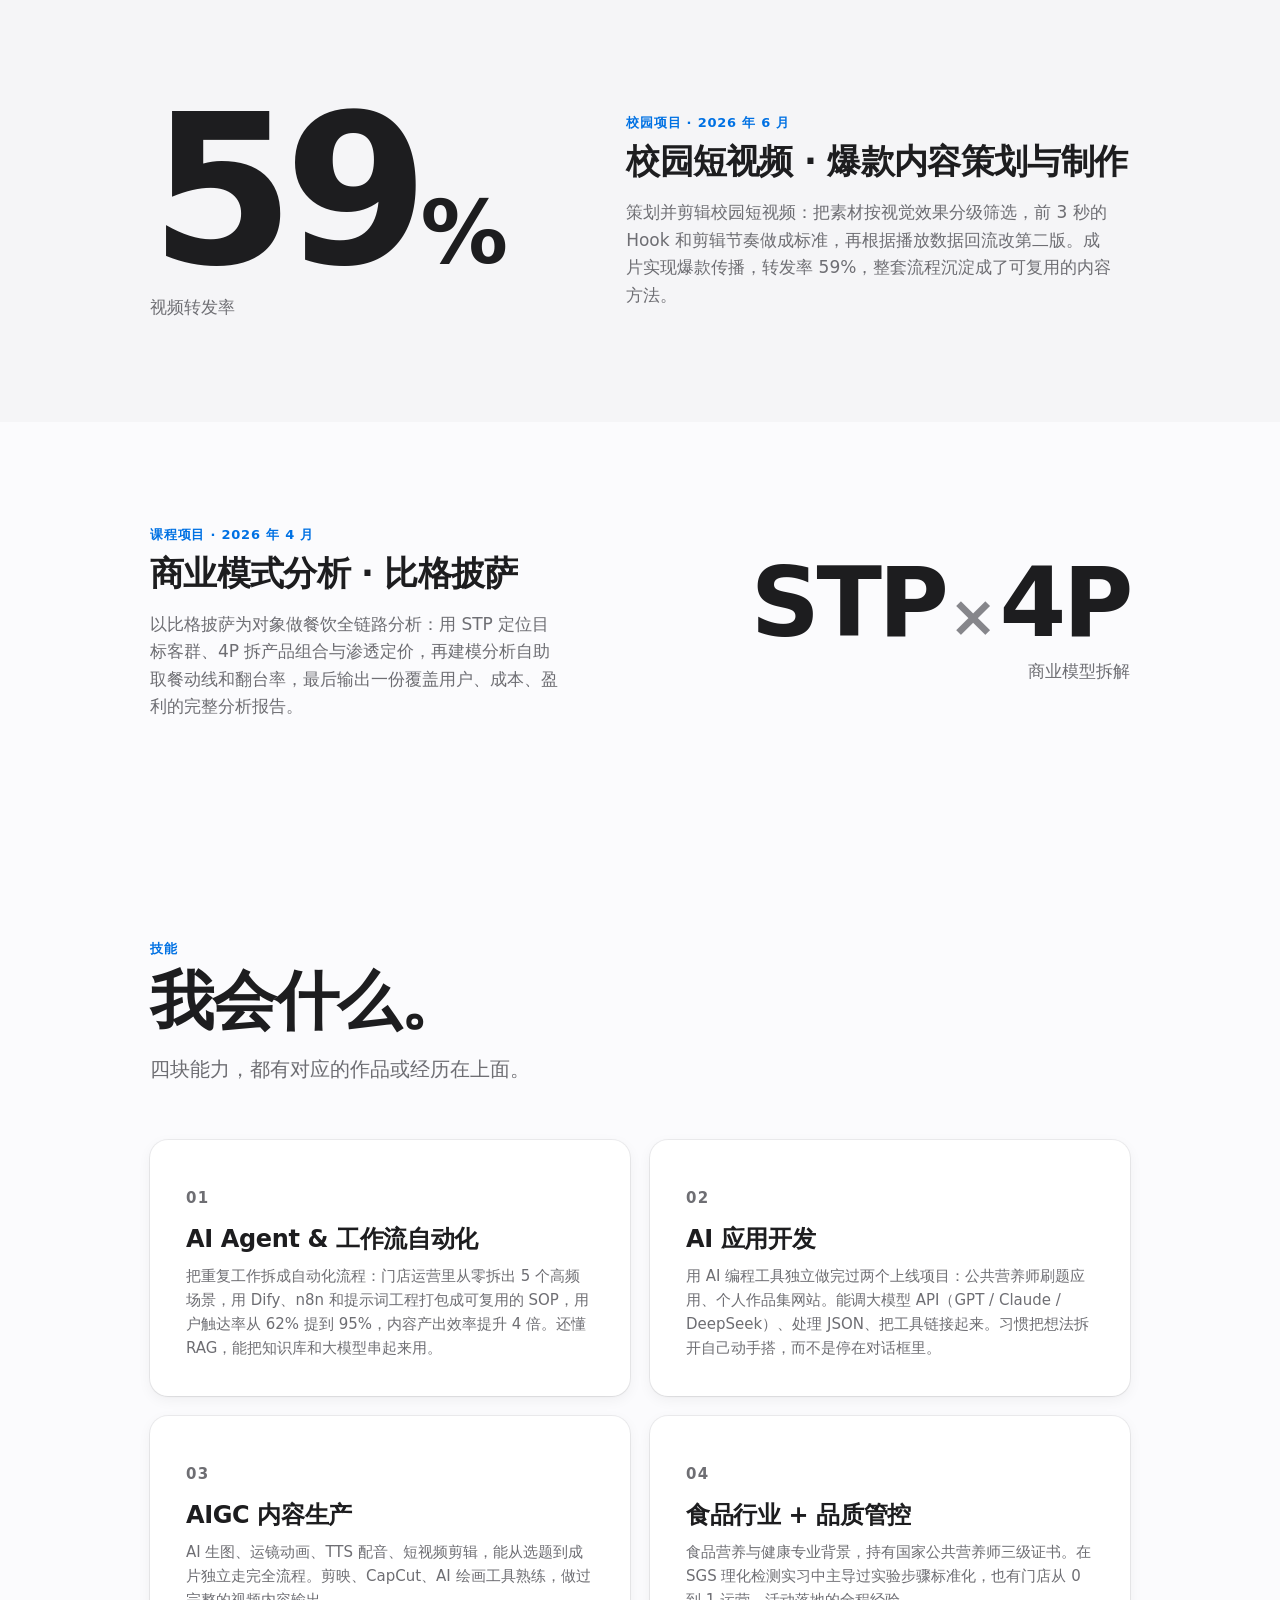
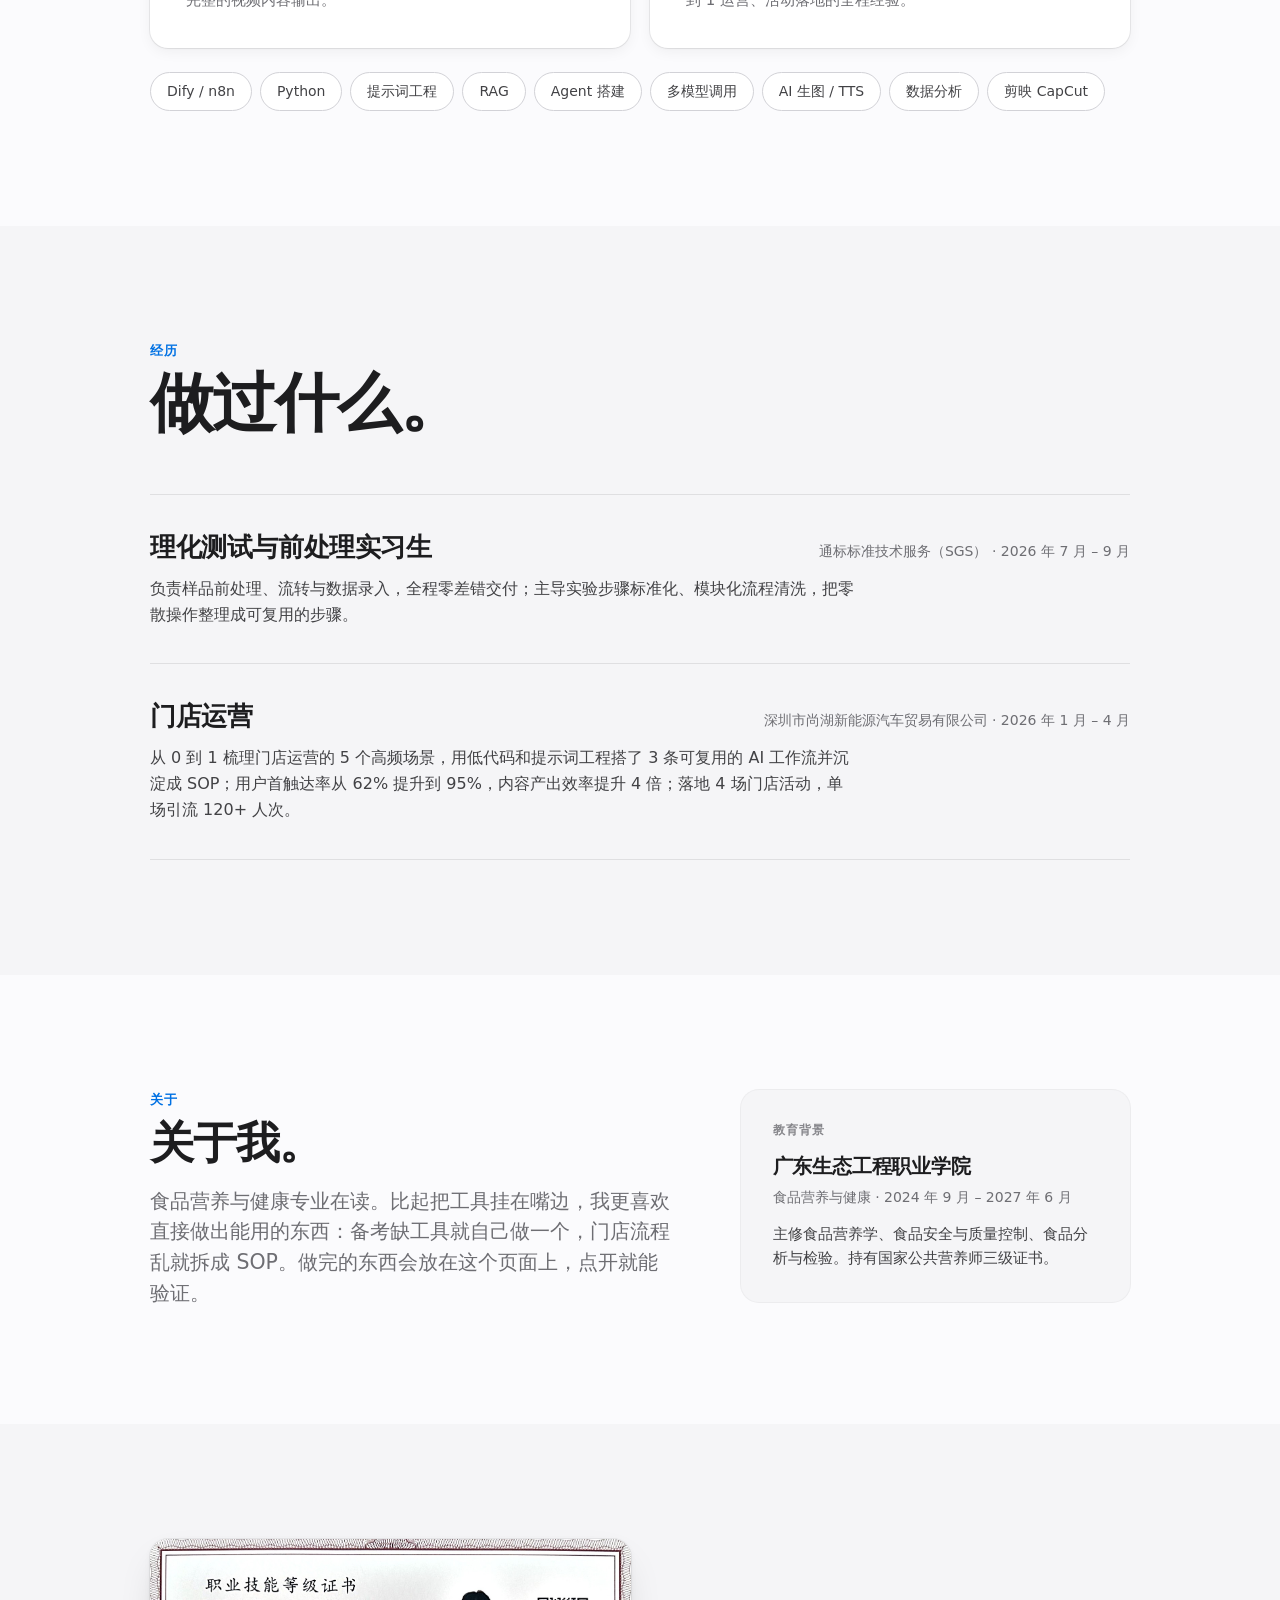
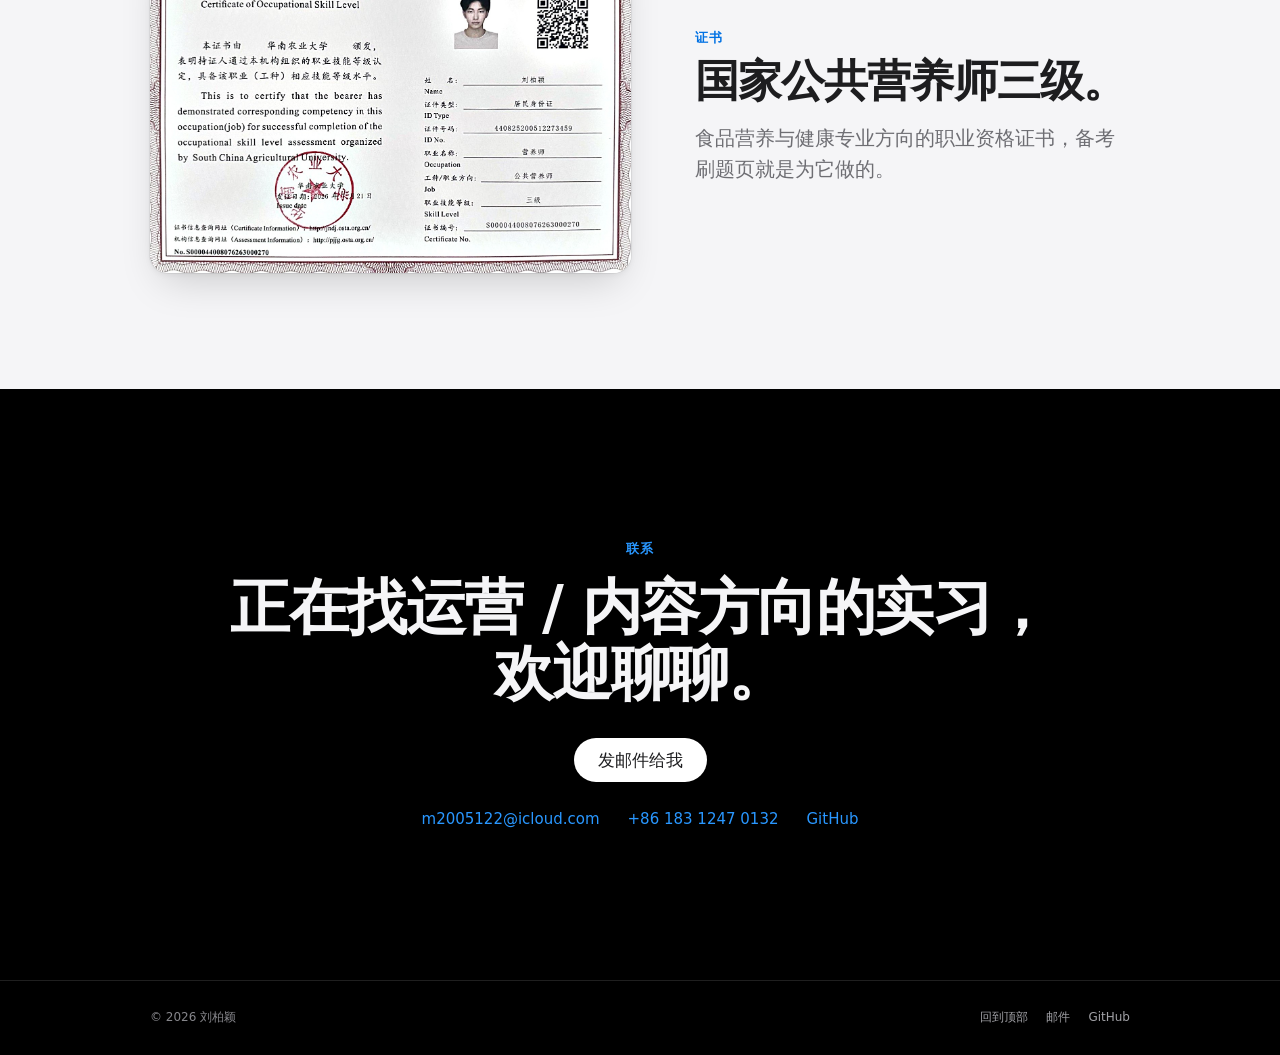
==== commit ce80b921: "按 Apple 设计方法重做整站：新版式、字体系、材质导航、克制的动效" ====
--- a/index.html
+++ b/index.html
@@ -1,2 +1,305 @@
-<!DOCTYPE html><html lang="zh-CN" class="sr pbd-preview"><head><meta charset="utf-8"><meta http-equiv="X-UA-Compatible" content="IE=edge"><meta name="viewport" content="width=device-width, initial-scale=1, viewport-fit=cover"><link rel="icon shortcut" type="image/png" href="[data-uri]"><title>刘柏颖 | 作品集</title><meta name="keywords" content="刘柏颖, 内容运营, AIGC, 食品安全, 作品集"><meta name="author" content="刘柏颖"><meta name="color-scheme" content="dark"><meta name="theme-color" content="#05050d"><meta name="theme-color" media="(prefers-color-scheme: light)" content="#05050d"><meta name="description" content="刘柏颖的个人作品集：食品营养与健康专业在读，做内容运营和 AI 工具应用。AIGC 短视频、刷题应用、个人信息管家。"><link rel="stylesheet" href="index.f9e48df2.css"><link rel="stylesheet" href="swarm-click.css"><link rel="stylesheet" href="local-optimization.css?v=visible-cards-2">
-<link rel="stylesheet" href="project-drawing.css?v=visible-cards-2"><script src="preview-entry.js?v=visible-cards-2"></script><meta property="og:type" content="website"><meta property="og:site_name" content="刘柏颖 | 作品集"><meta property="og:title" content="刘柏颖 | 作品集"><meta property="og:description" content="食品营养与健康专业在读，做内容运营和 AI 工具应用：AIGC 短视频、刷题应用、个人信息管家，点开就能用。"><meta property="og:locale" content="zh_CN"><meta name="twitter:card" content="summary"><meta name="twitter:title" content="刘柏颖 | 作品集"><meta name="twitter:description" content="食品营养与健康专业在读，做内容运营和 AI 工具应用：AIGC 短视频、刷题应用、个人信息管家。"><script type="application/ld+json">{"@context":"https://schema.org","@type":"Person","name":"刘柏颖","jobTitle":"内容运营 / AIGC 内容生产","alumniOf":{"@type":"CollegeOrUniversity","name":"广东生态工程职业学院"},"knowsAbout":["内容运营","AIGC 内容生产","短视频剪辑","食品安全","AI 工作流","提示词工程","数据分析"],"email":"m2005122@icloud.com","url":"https://wodejbhen.github.io/","sameAs":["https://github.com/wodejbhen"]}</script><link rel="stylesheet" href="polish.css"></head><body> <div id="top"></div> <canvas id="bg-particles" aria-hidden="true"></canvas> <div class="cursor-glow" aria-hidden="true"></div> <div class="scroll-progress" aria-hidden="true"></div> <div class="side-rail side-rail--left" aria-hidden="true">Portfolio — 2026</div> <div class="side-rail side-rail--right" aria-hidden="true">Operation × Content × AIGC</div> <div class="grain" aria-hidden="true"></div>  <header class="apple-nav"> <div class="apple-nav__inner container"> <a class="apple-nav__brand" href="#top" aria-label="回到顶部"><span class="apple-nav__pulse" aria-hidden="true"></span><span class="apple-nav__word">Portfolio</span></a> <nav class="apple-nav__links"> <a href="#projects">作品</a> <a href="#skills">技能</a> <a href="#experience">经历</a> <a href="#about">关于</a> <a href="#contact">联系</a> </nav> <button class="apple-nav__burger" type="button" aria-label="打开菜单" aria-expanded="false" aria-controls="mobile-menu"> <span></span> <span></span> </button> </div> </header> <div class="mobile-menu" id="mobile-menu" aria-hidden="true"> <a href="#projects">作品</a> <a href="#skills">技能</a> <a href="#experience">经历</a> <a href="#about">关于</a> <a href="#contact">联系</a> <p class="mobile-menu__mail">m2005122@icloud.com</p> </div>   <section id="hero" class="jumbotron"> <div class="hero-glow hero-glow--blue"></div> <div class="hero-glow hero-glow--violet"></div> <div class="hero-orbit hero-orbit--a" aria-hidden="true"></div> <div class="hero-orbit hero-orbit--b" aria-hidden="true"></div> <div class="aurora aurora--a" aria-hidden="true"></div> <div class="aurora aurora--b" aria-hidden="true"></div> <div class="mist" aria-hidden="true"></div> <div class="storm-flash" aria-hidden="true"></div> <svg class="bolt" aria-hidden="true" viewBox="0 0 180 450"><polygon points="110,0 60,240 95,240 45,450 140,190 105,190"/></svg> <div class="container"> <h1 class="hero-title load-hidden" aria-label="你好，我是刘柏颖。"> 你好，我是<span class="text-color-main" data-text="刘柏颖">刘柏颖</span>。 </h1> <p class="hero-sub load-hidden"> 食品营养与健康专业在读。我做内容运营，也用 AI 工具做产品——AIGC 短视频、刷题应用、个人信息管家，都是已经落地的东西。 </p> <p class="hero-cta load-hidden"> <a rel="noreferrer" class="cta-btn cta-btn--hero" href="#projects">看我的作品</a> <a rel="noreferrer" class="apple-link" href="#contact">联系我 <svg class="icon" aria-hidden="true" viewBox="0 0 24 24"><polyline points="9 18 15 12 9 6"/></svg></a> </p> </div> <a class="hero-scroll" href="#projects" aria-label="向下看作品"> <svg class="icon" aria-hidden="true" viewBox="0 0 24 24"><polyline points="6 9 12 15 18 9"/></svg> </a> </section>   <div class="marquee" aria-hidden="true"> <div class="marquee__track"> <div class="marquee__group"> <span>内容运营</span><span>AIGC 内容生产</span><span>食品安全</span><span>短视频剪辑</span><span>AI 工作流</span><span>提示词工程</span><span>私域运营</span><span>数据分析</span> </div> <div class="marquee__group"> <span>内容运营</span><span>AIGC 内容生产</span><span>食品安全</span><span>短视频剪辑</span><span>AI 工作流</span><span>提示词工程</span><span>私域运营</span><span>数据分析</span> </div> </div> </div>   <section id="projects"> <div class="ghost-word" aria-hidden="true">WORKS</div> <div class="container"> <div class="project-wrapper"> <p class="section-kicker">01 / Works</p> <h2 class="dark-blue-text section-title">作品</h2> <p class="section-sub">点开就能用，链接都在下面。</p>  <div class="row"> <div class="col-lg-4 col-sm-12"> <div class="load-hidden project-wrapper__text"> <h3 class="project-wrapper__text-title"> 公共营养师三级 · 刷题页 </h3> <div> <p class="mb-4"> 备考公共营养师三级时做的刷题工具：275 道理论题，顺序练习、随机练习、错题练习都有，学习记录可以导出备份、再导入恢复。自己备考在用，也分享给同学一起刷。 </p> </div> <a rel="noreferrer" target="_blank" class="cta-btn cta-btn--hero" href="quiz.html"> 打开刷题页 <svg class="icon" aria-hidden="true" viewBox="0 0 24 24"><line x1="7" y1="17" x2="17" y2="7"/><polyline points="7 7 17 7 17 17"/></svg> </a> </div> </div> <div class="col-lg-8 col-sm-12"> <div class="load-hidden project-wrapper__image"> <a rel="noreferrer" href="https://wodejbhen.github.io/quiz.html" target="_blank"> <div class="js-tilt rounded thumbnail" data-tilt-max="3"> <img alt="公共营养师三级刷题页截图" class="img-fluid" src="[data-uri]"> </div> </a> </div> </div> </div>   <div class="row"> <div class="col-lg-4 col-sm-12"> <div class="load-hidden project-wrapper__text"> <h3 class="project-wrapper__text-title">拾光 · 个人信息管家</h3> <div> <p class="mb-4"> 自己搭的个人信息管家：想法、资料、待办随手记在一处，自动分类、打标签、在记录之间建立关联，能搜索、能提问，也能生成阶段总结，还开放了 REST 接口给外部脚本读写。现在演示的是一份深圳租车门店的运营记录（20 条、12 项待办），点开链接看到的分类、关联和逾期提示都是自动跑出来的。 </p> </div> <a rel="noreferrer" target="_blank" class="cta-btn cta-btn--hero" href="https://shiguang-31231.app.workbuddy.host/?sharecode=F2BNRLCKPN"> 打开拾光 <svg class="icon" aria-hidden="true" viewBox="0 0 24 24"><line x1="7" y1="17" x2="17" y2="7"/><polyline points="7 7 17 7 17 17"/></svg> </a> </div> </div> <div class="col-lg-8 col-sm-12"> <div class="load-hidden project-wrapper__image"> <a rel="noreferrer" href="https://shiguang-31231.app.workbuddy.host/?sharecode=F2BNRLCKPN" target="_blank"> <div class="js-tilt rounded thumbnail" data-tilt-max="3"> <img alt="拾光个人信息管家截图" class="img-fluid" src="[data-uri]"> </div> </a> </div> </div> </div>   <div class="row"> <div class="col-lg-4 col-sm-12"> <div class="load-hidden project-wrapper__text"> <h3 class="project-wrapper__text-title"> 反式脂肪酸 · 科普短视频 </h3> <div> <p class="mb-4"> 一条讲清反式脂肪酸的科普短视频：哪些食物里有、配料表上怎么认、对身体有什么影响。用 GPT 与 Gemini 协作生图，AI TTS 配音，剪映完成剪辑和配乐。 </p> </div> <a rel="noreferrer" target="_blank" class="cta-btn cta-btn--hero" href="fanzhizhifang.mp4"> 观看视频 <svg class="icon" aria-hidden="true" viewBox="0 0 24 24"><line x1="7" y1="17" x2="17" y2="7"/><polyline points="7 7 17 7 17 17"/></svg> </a> </div> </div> <div class="col-lg-8 col-sm-12"> <div class="load-hidden project-wrapper__image"> <div class="js-tilt rounded thumbnail" data-tilt-max="3"> <video class="img-fluid" controls preload="none" poster="[data-uri]" src="fanzhizhifang.mp4"></video> </div> </div> </div> </div>   <div class="row"> <div class="col-lg-4 col-sm-12"> <div class="load-hidden project-wrapper__text"> <p class="project-wrapper__text-meta">校园项目 · 2026 年 6 月</p> <h3 class="project-wrapper__text-title"> 校园短视频 · 爆款内容策划与制作 </h3> <div> <p class="mb-4"> 策划并剪辑校园短视频：把素材按视觉效果分级筛选，前 3 秒的 Hook 和剪辑节奏做成标准，再根据播放数据回流改第二版。成片实现爆款传播，转发率 59%，整套流程沉淀成了可复用的内容方法。 </p> </div> </div> </div> <div class="col-lg-8 col-sm-12"> <div class="load-hidden project-wrapper__image"> <div class="js-tilt rounded thumbnail thumbnail--stat" data-tilt-max="3"> <span class="stat-num" data-count="59" data-suffix="%">59%</span> <span class="stat-label">视频转发率</span> </div> </div> </div> </div>   <div class="row"> <div class="col-lg-4 col-sm-12"> <div class="load-hidden project-wrapper__text"> <p class="project-wrapper__text-meta">课程项目 · 2026 年 4 月</p> <h3 class="project-wrapper__text-title"> 商业模式分析 · 比格披萨 </h3> <div> <p class="mb-4"> 以比格披萨为对象做餐饮全链路分析：用 STP 定位目标客群、4P 拆产品组合与渗透定价，再建模分析自助取餐动线和翻台率，最后输出一份覆盖用户、成本、盈利的完整分析报告。 </p> </div> </div> </div> <div class="col-lg-8 col-sm-12"> <div class="load-hidden project-wrapper__image"> <div class="js-tilt rounded thumbnail thumbnail--stat" data-tilt-max="3"> <span class="stat-num">STP × 4P</span> <span class="stat-label">商业模型拆解</span> </div> </div> </div> </div>  </div> </div> </section>  <div class="divider" aria-hidden="true"><span></span></div>  <section id="skills"> <div class="ghost-word" aria-hidden="true">SKILLS</div> <div class="container"> <p class="section-kicker">02 / Skills</p> <h2 class="dark-blue-text section-title">我会什么</h2> <p class="section-sub">四块能力，都有对应的作品或经历在上面。</p> <div class="row"> <div class="col-md-6 col-sm-12"> <div class="load-hidden skill-card"> <span class="skill-card__idx">01</span> <h3>AI Agent &amp; 工作流自动化</h3> <p>把重复工作拆成自动化流程：门店运营里从零拆出 5 个高频场景，用 Dify、n8n 和提示词工程打包成可复用的 SOP，用户触达率从 62% 提到 95%，内容产出效率提升 4 倍。还懂 RAG，能把知识库和大模型串起来用。</p> </div> </div> <div class="col-md-6 col-sm-12"> <div class="load-hidden skill-card"> <span class="skill-card__idx">02</span> <h3>AI 应用开发</h3> <p>用 AI 编程工具独立做完过两个上线项目：公共营养师刷题应用、个人作品集网站。能调大模型 API（GPT / Claude / DeepSeek）、处理 JSON、把工具链接起来。习惯把想法拆开自己动手搭，而不是停在对话框里。</p> </div> </div> <div class="col-md-6 col-sm-12"> <div class="load-hidden skill-card"> <span class="skill-card__idx">03</span> <h3>AIGC 内容生产</h3> <p>AI 生图、运镜动画、TTS 配音、短视频剪辑，能从选题到成片独立走完全流程。剪映、CapCut、AI 绘画工具熟练，做过完整的视频内容输出。</p> </div> </div> <div class="col-md-6 col-sm-12"> <div class="load-hidden skill-card"> <span class="skill-card__idx">04</span> <h3>食品行业 + 品质管控</h3> <p>食品营养与健康专业背景，持有国家公共营养师三级证书。在 SGS 理化检测实习中主导过实验步骤标准化，也有门店从 0 到 1 运营、活动落地的全程经验。</p> </div> </div> </div> <div class="load-hidden skill-tags"> <span>Dify / n8n</span> <span>Python</span> <span>提示词工程</span> <span>RAG</span> <span>Agent 搭建</span> <span>多模型调用</span> <span>AI 生图 / TTS</span> <span>数据分析</span> <span>剪映 CapCut</span> </div> </div> </section>  <div class="divider" aria-hidden="true"><span></span></div>  <section id="experience"> <div class="ghost-word" aria-hidden="true">STORY</div> <div class="container"> <p class="section-kicker">03 / Story</p> <h2 class="dark-blue-text section-title">经历</h2> <div class="exp-list"> <div class="exp-item load-hidden"> <div class="exp-item__head"> <h3>理化测试与前处理实习生</h3> <span class="exp-item__meta">通标标准技术服务（SGS） · 2026 年 7 月 – 9 月</span> </div> <p> 负责样品前处理、流转与数据录入，全程零差错交付；主导实验步骤标准化、模块化流程清洗，把零散操作整理成可复用的步骤。 </p> </div> <div class="exp-item load-hidden"> <div class="exp-item__head"> <h3>门店运营</h3> <span class="exp-item__meta">深圳市尚湖新能源汽车贸易有限公司 · 2026 年 1 月 – 4 月</span> </div> <p> 从 0 到 1 梳理门店运营的 5 个高频场景，用低代码和提示词工程搭了 3 条可复用的 AI 工作流并沉淀成 SOP；用户首触达率从 62% 提升到 95%，内容产出效率提升 4 倍；落地 4 场门店活动，单场引流 120+ 人次。 </p> </div> </div> </div> </section>  <div class="divider" aria-hidden="true"><span></span></div>  <section id="about"> <div class="ghost-word" aria-hidden="true">ABOUT</div> <div class="container"> <p class="section-kicker">04 / About</p> <h2 class="section-title">关于我</h2> <div class="about-wrapper row"> <div class="col-md-6 col-sm-12"> <div class="about-wrapper__info load-hidden"> <p class="about-wrapper__info-text"> 食品营养与健康专业在读。比起把工具挂在嘴边，我更喜欢直接做出能用的东西：备考缺工具就自己做一个，门店流程乱就拆成 SOP。做完的东西会放在这个页面上，点开就能验证。 </p> </div> </div> <div class="col-md-6 col-sm-12"> <div class="about-wrapper__info load-hidden"> <h3 class="about-edu__title">教育背景</h3> <p class="about-wrapper__info-text"> 广东生态工程职业学院 · 食品营养与健康<br> 2024 年 9 月 – 2027 年 6 月 </p> <p class="about-wrapper__info-text"> 主修食品营养学、食品安全与质量控制、食品分析与检验。持有国家公共营养师三级证书。 </p> </div> </div> </div> </div> </section>  <div class="divider" aria-hidden="true"><span></span></div>  <section id="certificate"> <div class="ghost-word" aria-hidden="true">PROOF</div> <div class="container"> <p class="section-kicker">05 / Proof</p> <h2 class="dark-blue-text section-title">证书</h2> <div class="cert-card load-hidden"> <img alt="国家公共营养师三级证书" class="cert-card__img img-fluid" loading="lazy" decoding="async" src="certificate.jpg"> <div class="cert-card__text"> <h3>国家公共营养师三级</h3> <p>食品营养与健康专业方向的职业资格证书，备考刷题页就是为它做的。</p> </div> </div> </div> </section>  <div class="divider" aria-hidden="true"><span></span></div>  <section id="contact"> <div class="ghost-word" aria-hidden="true">CONTACT</div> <div class="mist mist--contact" aria-hidden="true"></div> <div class="container"> <p class="section-kicker">06 / Contact</p> <h2 class="section-title">联系我</h2> <div class="contact-wrapper load-hidden"> <p class="contact-wrapper__text"> 正在找运营 / 内容方向的实习，欢迎聊聊。 </p> <div class="contact-actions"> <a rel="noreferrer" class="cta-btn cta-btn--resume" href="mailto:m2005122@icloud.com"> <svg class="icon" aria-hidden="true" viewBox="0 0 24 24"><path d="M4 4h16c1.1 0 2 .9 2 2v12c0 1.1-.9 2-2 2H4c-1.1 0-2-.9-2-2V6c0-1.1.9-2 2-2z"/><polyline points="22,6 12,13 2,6"/></svg> m2005122@icloud.com</a> <a rel="noreferrer" class="apple-link apple-link--light" href="tel:+8618312470132"> <svg class="icon" aria-hidden="true" viewBox="0 0 24 24"><path d="M22 16.92v3a2 2 0 0 1-2.18 2 19.79 19.79 0 0 1-8.63-3.07 19.5 19.5 0 0 1-6-6 19.79 19.79 0 0 1-3.07-8.67A2 2 0 0 1 4.11 2h3a2 2 0 0 1 2 1.72 12.84 12.84 0 0 0 .7 2.81 2 2 0 0 1-.45 2.11L8.09 9.91a16 16 0 0 0 6 6l1.27-1.27a2 2 0 0 1 2.11-.45 12.84 12.84 0 0 0 2.81.7A2 2 0 0 1 22 16.92z"/></svg> 电话 +86 18312470132 <svg class="icon" aria-hidden="true" viewBox="0 0 24 24"><polyline points="9 18 15 12 9 6"/></svg> </a> <a rel="noreferrer" target="_blank" class="apple-link apple-link--light" href="https://github.com/wodejbhen"> <svg class="icon" aria-hidden="true" viewBox="0 0 24 24"><path d="M9 19c-5 1.5-5-2.5-7-3m14 6v-3.87a3.37 3.37 0 0 0-.94-2.61c3.14-.35 6.44-1.54 6.44-7A5.44 5.44 0 0 0 20 4.77 5.07 5.07 0 0 0 19.91 1S18.73.65 16 2.48a13.38 13.38 0 0 0-7 0C6.27.65 5.09 1 5.09 1A5.07 5.07 0 0 0 5 4.77a5.44 5.44 0 0 0-1.5 3.78c0 5.42 3.3 6.61 6.44 7A3.37 3.37 0 0 0 9 18.13V22"/></svg> GitHub <svg class="icon" aria-hidden="true" viewBox="0 0 24 24"><polyline points="9 18 15 12 9 6"/></svg> </a> </div> </div> </div> </section>   <footer class="footer navbar-static-bottom"> <div class="container"> <p class="footer__text">© 2026</p> <a rel="noreferrer" href="#top" class="back-to-top">回到顶部 <svg class="icon" aria-hidden="true" viewBox="0 0 24 24"><line x1="12" y1="19" x2="12" y2="5"/><polyline points="5 12 12 5 19 12"/></svg></a> </div> </footer>  <script defer type="module" src="index.80f2ca9a.js"></script> <script defer src="swarm-click.js"></script> <script defer src="project-drawing.js?v=visible-cards-2"></script><script defer src="polish.js"></script></body></html>+<!doctype html>
+<html lang="zh-CN" class="no-js">
+<head>
+<meta charset="utf-8">
+<meta name="viewport" content="width=device-width, initial-scale=1, viewport-fit=cover">
+<title>刘柏颖 · 作品集</title>
+<meta name="description" content="刘柏颖，食品营养与健康专业在读。内容运营 / AIGC 内容生产方向的实习作品集：公共营养师刷题页、拾光个人信息管家、科普短视频与商业分析。点开就能用。">
+<meta name="author" content="刘柏颖">
+<meta name="keywords" content="刘柏颖, 内容运营, AIGC, 食品安全, 作品集, 实习">
+<meta name="color-scheme" content="light">
+<meta name="theme-color" media="(prefers-color-scheme: light)" content="#fbfbfd">
+<meta name="theme-color" media="(prefers-color-scheme: dark)" content="#fbfbfd">
+<link rel="icon" href="favicon.ico">
+<link rel="apple-touch-icon" href="apple-touch-icon.png">
+
+<meta property="og:type" content="website">
+<meta property="og:site_name" content="刘柏颖 · 作品集">
+<meta property="og:title" content="刘柏颖 · 作品集">
+<meta property="og:description" content="食品营养与健康专业在读，做内容运营和 AI 工具应用：AIGC 短视频、刷题应用、个人信息管家，点开就能用。">
+<meta property="og:locale" content="zh_CN">
+<meta name="twitter:card" content="summary">
+<meta name="twitter:title" content="刘柏颖 · 作品集">
+<meta name="twitter:description" content="食品营养与健康专业在读，做内容运营和 AI 工具应用：AIGC 短视频、刷题应用、个人信息管家。">
+
+<script type="application/ld+json">
+{"@context":"https://schema.org","@type":"Person","name":"刘柏颖","jobTitle":"内容运营 / AIGC 内容生产",
+"alumniOf":{"@type":"CollegeOrUniversity","name":"广东生态工程职业学院"},
+"knowsAbout":["内容运营","AIGC 内容生产","短视频剪辑","食品安全","AI 工作流","提示词工程","数据分析"],
+"email":"m2005122@icloud.com","url":"https://wodejbhen.github.io/","sameAs":["https://github.com/wodejbhen"]}
+</script>
+
+<script>document.documentElement.classList.replace('no-js','js')</script>
+<link rel="stylesheet" href="site.css">
+</head>
+<body>
+<a class="skip" href="#main">跳到主要内容</a>
+
+<header class="nav" id="nav">
+  <div class="nav__inner wrap">
+    <a class="nav__brand" href="#top">刘柏颖</a>
+    <nav class="nav__links" aria-label="主导航">
+      <a href="#work">作品</a>
+      <a href="#skills">技能</a>
+      <a href="#experience">经历</a>
+      <a href="#about">关于</a>
+      <a href="#contact">联系</a>
+    </nav>
+    <button class="nav__menu" id="menuBtn" type="button" aria-expanded="false" aria-controls="menu" aria-label="打开菜单">
+      <span></span><span></span>
+    </button>
+  </div>
+</header>
+
+<div class="menu" id="menu" hidden>
+  <nav class="menu__links" aria-label="移动端导航">
+    <a href="#work">作品</a>
+    <a href="#skills">技能</a>
+    <a href="#experience">经历</a>
+    <a href="#about">关于</a>
+    <a href="#contact">联系</a>
+  </nav>
+  <a class="menu__mail" href="mailto:m2005122@icloud.com">m2005122@icloud.com</a>
+</div>
+
+<main id="main">
+
+  <!-- Hero -->
+  <section class="hero" id="top">
+    <div class="wrap hero__inner">
+      <p class="eyebrow reveal">作品集 · 2026</p>
+      <h1 class="hero__title reveal" style="--d:60ms">你好，我是<span class="grad">刘柏颖</span>。</h1>
+      <p class="hero__sub reveal" style="--d:120ms">食品营养与健康专业在读。我做内容运营，也用 AI 工具做产品——AIGC 短视频、刷题应用、个人信息管家，都是已经落地的东西。</p>
+      <p class="hero__cta reveal" style="--d:180ms">
+        <a class="btn btn--primary" href="#work">看我的作品</a>
+        <a class="link" href="#contact">联系我<svg viewBox="0 0 24 24" aria-hidden="true"><polyline points="9 18 15 12 9 6"/></svg></a>
+      </p>
+
+      <div class="lineup reveal" style="--d:240ms">
+        <a class="lineup__item" href="#p-quiz">
+          <span class="lineup__media"><img src="quiz.jpg" width="1280" height="800" alt="公共营养师三级刷题页截图" fetchpriority="high"></span>
+          <span class="lineup__cap">公共营养师三级 · 刷题页</span>
+        </a>
+        <a class="lineup__item" href="#p-shiguang">
+          <span class="lineup__media"><img src="shiguang.jpg" width="1200" height="750" alt="拾光 · 个人信息管家封面" fetchpriority="high"></span>
+          <span class="lineup__cap">拾光 · 个人信息管家</span>
+        </a>
+        <a class="lineup__item" href="#p-video">
+          <span class="lineup__media"><img src="video-poster.jpg" width="1920" height="1080" alt="反式脂肪酸科普短视频画面" fetchpriority="high"></span>
+          <span class="lineup__cap">反式脂肪酸 · 科普短视频</span>
+        </a>
+      </div>
+
+      <p class="hero__specs reveal" style="--d:300ms">内容运营 · AIGC 内容生产 · 食品安全 · 短视频剪辑 · AI 工作流 · 提示词工程 · 私域运营 · 数据分析</p>
+    </div>
+  </section>
+
+  <!-- 作品 -->
+  <section class="work" id="work">
+    <div class="wrap section-head reveal">
+      <p class="eyebrow">作品</p>
+      <h2 class="display">点开就能用。</h2>
+      <p class="lede">五个做完了的东西。链接都在下面，点进去是真实跑着的版本，不是概念图。</p>
+    </div>
+
+    <article class="chapter chapter--gray" id="p-quiz">
+      <div class="wrap chapter__grid">
+        <div class="chapter__text reveal">
+          <p class="eyebrow">自学项目</p>
+          <h3 class="chapter__title">公共营养师三级<br>刷题页</h3>
+          <p class="chapter__body">备考公共营养师三级时做的刷题工具：275 道理论题，顺序练习、随机练习、错题练习都有，学习记录可以导出备份、再导入恢复。自己备考在用，也分享给同学一起刷。</p>
+          <p class="chapter__links"><a class="link" href="quiz.html" target="_blank" rel="noopener">打开刷题页<svg viewBox="0 0 24 24" aria-hidden="true"><polyline points="9 18 15 12 9 6"/></svg></a></p>
+        </div>
+        <figure class="shot reveal" style="--d:80ms">
+          <img src="quiz.jpg" width="1280" height="800" alt="刷题页首页：题库概览、题型筛选与练习入口" loading="lazy" decoding="async">
+        </figure>
+      </div>
+    </article>
+
+    <article class="chapter" id="p-shiguang">
+      <div class="wrap chapter__grid chapter__grid--rev">
+        <div class="chapter__text reveal">
+          <p class="eyebrow">个人项目</p>
+          <h3 class="chapter__title">拾光<br>个人信息管家</h3>
+          <p class="chapter__body">自己搭的个人信息管家：想法、资料、待办随手记在一处，自动分类、打标签、在记录之间建立关联，能搜索、能提问，也能生成阶段总结，还开放了 REST 接口给外部脚本读写。现在演示的是一份深圳租车门店的运营记录（20 条、12 项待办），点开链接看到的分类、关联和逾期提示都是自动跑出来的。</p>
+          <p class="chapter__links"><a class="link" href="https://shiguang-31231.app.workbuddy.host/?sharecode=F2BNRLCKPN" target="_blank" rel="noopener">打开拾光<svg viewBox="0 0 24 24" aria-hidden="true"><polyline points="9 18 15 12 9 6"/></svg></a></p>
+        </div>
+        <figure class="shot reveal" style="--d:80ms">
+          <img src="shiguang.jpg" width="1200" height="750" alt="拾光首页：20 条记录、12 项待办的搜索与筛选界面" loading="lazy" decoding="async">
+        </figure>
+      </div>
+    </article>
+
+    <article class="chapter chapter--dark" id="p-video">
+      <div class="wrap">
+        <div class="chapter__text chapter__text--center reveal">
+          <p class="eyebrow eyebrow--light">AIGC 内容</p>
+          <h3 class="chapter__title">反式脂肪酸<br>科普短视频</h3>
+          <p class="chapter__body">一条讲清反式脂肪酸的科普短视频：哪些食物里有、配料表上怎么认、对身体有什么影响。用 GPT 与 Gemini 协作生图，AI TTS 配音，剪映完成剪辑和配乐。</p>
+        </div>
+        <figure class="shot shot--dark reveal" style="--d:80ms">
+          <video controls preload="none" poster="video-poster.jpg" playsinline>
+            <source src="fanzhizhifang.mp4" type="video/mp4">
+            你的浏览器不支持视频播放。<a href="fanzhizhifang.mp4">下载视频</a>
+          </video>
+        </figure>
+      </div>
+    </article>
+
+    <article class="chapter chapter--gray" id="p-campus">
+      <div class="wrap stat-grid">
+        <div class="stat-block reveal">
+          <p class="stat">59<span>%</span></p>
+          <p class="stat__label">视频转发率</p>
+        </div>
+        <div class="chapter__text reveal" style="--d:80ms">
+          <p class="eyebrow">校园项目 · 2026 年 6 月</p>
+          <h3 class="chapter__title chapter__title--sm">校园短视频 · 爆款内容策划与制作</h3>
+          <p class="chapter__body">策划并剪辑校园短视频：把素材按视觉效果分级筛选，前 3 秒的 Hook 和剪辑节奏做成标准，再根据播放数据回流改第二版。成片实现爆款传播，转发率 59%，整套流程沉淀成了可复用的内容方法。</p>
+        </div>
+      </div>
+    </article>
+
+    <article class="chapter" id="p-biz">
+      <div class="wrap stat-grid stat-grid--rev">
+        <div class="chapter__text reveal">
+          <p class="eyebrow">课程项目 · 2026 年 4 月</p>
+          <h3 class="chapter__title chapter__title--sm">商业模式分析 · 比格披萨</h3>
+          <p class="chapter__body">以比格披萨为对象做餐饮全链路分析：用 STP 定位目标客群、4P 拆产品组合与渗透定价，再建模分析自助取餐动线和翻台率，最后输出一份覆盖用户、成本、盈利的完整分析报告。</p>
+        </div>
+        <div class="stat-block stat-block--right reveal" style="--d:80ms">
+          <p class="stat stat--sm">STP<span>×</span>4P</p>
+          <p class="stat__label">商业模型拆解</p>
+        </div>
+      </div>
+    </article>
+  </section>
+
+  <!-- 技能 -->
+  <section class="skills" id="skills">
+    <div class="wrap">
+      <div class="section-head reveal">
+        <p class="eyebrow">技能</p>
+        <h2 class="display">我会什么。</h2>
+        <p class="lede">四块能力，都有对应的作品或经历在上面。</p>
+      </div>
+
+      <div class="cards">
+        <div class="card reveal">
+          <p class="card__idx">01</p>
+          <h3>AI Agent &amp; 工作流自动化</h3>
+          <p>把重复工作拆成自动化流程：门店运营里从零拆出 5 个高频场景，用 Dify、n8n 和提示词工程打包成可复用的 SOP，用户触达率从 62% 提到 95%，内容产出效率提升 4 倍。还懂 RAG，能把知识库和大模型串起来用。</p>
+        </div>
+        <div class="card reveal" style="--d:60ms">
+          <p class="card__idx">02</p>
+          <h3>AI 应用开发</h3>
+          <p>用 AI 编程工具独立做完过两个上线项目：公共营养师刷题应用、个人作品集网站。能调大模型 API（GPT / Claude / DeepSeek）、处理 JSON、把工具链接起来。习惯把想法拆开自己动手搭，而不是停在对话框里。</p>
+        </div>
+        <div class="card reveal" style="--d:120ms">
+          <p class="card__idx">03</p>
+          <h3>AIGC 内容生产</h3>
+          <p>AI 生图、运镜动画、TTS 配音、短视频剪辑，能从选题到成片独立走完全流程。剪映、CapCut、AI 绘画工具熟练，做过完整的视频内容输出。</p>
+        </div>
+        <div class="card reveal" style="--d:180ms">
+          <p class="card__idx">04</p>
+          <h3>食品行业 + 品质管控</h3>
+          <p>食品营养与健康专业背景，持有国家公共营养师三级证书。在 SGS 理化检测实习中主导过实验步骤标准化，也有门店从 0 到 1 运营、活动落地的全程经验。</p>
+        </div>
+      </div>
+
+      <ul class="tags reveal">
+        <li>Dify / n8n</li><li>Python</li><li>提示词工程</li><li>RAG</li><li>Agent 搭建</li>
+        <li>多模型调用</li><li>AI 生图 / TTS</li><li>数据分析</li><li>剪映 CapCut</li>
+      </ul>
+    </div>
+  </section>
+
+  <!-- 经历 -->
+  <section class="experience" id="experience">
+    <div class="wrap">
+      <div class="section-head reveal">
+        <p class="eyebrow">经历</p>
+        <h2 class="display">做过什么。</h2>
+      </div>
+
+      <div class="rows">
+        <div class="row reveal">
+          <div class="row__head">
+            <h3>理化测试与前处理实习生</h3>
+            <p class="row__meta">通标标准技术服务（SGS） · 2026 年 7 月 – 9 月</p>
+          </div>
+          <p class="row__body">负责样品前处理、流转与数据录入，全程零差错交付；主导实验步骤标准化、模块化流程清洗，把零散操作整理成可复用的步骤。</p>
+        </div>
+        <div class="row reveal" style="--d:60ms">
+          <div class="row__head">
+            <h3>门店运营</h3>
+            <p class="row__meta">深圳市尚湖新能源汽车贸易有限公司 · 2026 年 1 月 – 4 月</p>
+          </div>
+          <p class="row__body">从 0 到 1 梳理门店运营的 5 个高频场景，用低代码和提示词工程搭了 3 条可复用的 AI 工作流并沉淀成 SOP；用户首触达率从 62% 提升到 95%，内容产出效率提升 4 倍；落地 4 场门店活动，单场引流 120+ 人次。</p>
+        </div>
+      </div>
+    </div>
+  </section>
+
+  <!-- 关于 -->
+  <section class="about" id="about">
+    <div class="wrap about__grid">
+      <div class="about__text reveal">
+        <p class="eyebrow">关于</p>
+        <h2 class="display display--sm">关于我。</h2>
+        <p class="lede">食品营养与健康专业在读。比起把工具挂在嘴边，我更喜欢直接做出能用的东西：备考缺工具就自己做一个，门店流程乱就拆成 SOP。做完的东西会放在这个页面上，点开就能验证。</p>
+      </div>
+      <div class="edu reveal" style="--d:80ms">
+        <p class="edu__label">教育背景</p>
+        <h3>广东生态工程职业学院</h3>
+        <p class="edu__meta">食品营养与健康 · 2024 年 9 月 – 2027 年 6 月</p>
+        <p class="edu__body">主修食品营养学、食品安全与质量控制、食品分析与检验。持有国家公共营养师三级证书。</p>
+      </div>
+    </div>
+  </section>
+
+  <!-- 证书 -->
+  <section class="proof" id="certificate">
+    <div class="wrap proof__grid">
+      <figure class="proof__media reveal">
+        <img src="certificate.jpg" width="1421" height="989" alt="国家公共营养师三级证书" loading="lazy" decoding="async">
+      </figure>
+      <div class="proof__text reveal" style="--d:80ms">
+        <p class="eyebrow">证书</p>
+        <h2 class="display display--sm">国家公共营养师三级。</h2>
+        <p class="lede">食品营养与健康专业方向的职业资格证书，备考刷题页就是为它做的。</p>
+      </div>
+    </div>
+  </section>
+
+  <!-- 联系 -->
+  <section class="contact" id="contact">
+    <div class="wrap contact__inner">
+      <p class="eyebrow eyebrow--light reveal">联系</p>
+      <h2 class="contact__title reveal" style="--d:60ms">正在找运营 / 内容方向的实习，<br class="br">欢迎聊聊。</h2>
+      <p class="contact__cta reveal" style="--d:120ms">
+        <a class="btn btn--light" href="mailto:m2005122@icloud.com">发邮件给我</a>
+      </p>
+      <div class="contact__links reveal" style="--d:180ms">
+        <a href="mailto:m2005122@icloud.com">m2005122@icloud.com</a>
+        <a href="tel:+8618312470132">+86 183 1247 0132</a>
+        <a href="https://github.com/wodejbhen" target="_blank" rel="noopener">GitHub</a>
+      </div>
+    </div>
+  </section>
+</main>
+
+<footer class="footer">
+  <div class="wrap footer__inner">
+    <p>© 2026 刘柏颖</p>
+    <p class="footer__links">
+      <a href="#top">回到顶部</a>
+      <a href="mailto:m2005122@icloud.com">邮件</a>
+      <a href="https://github.com/wodejbhen" target="_blank" rel="noopener">GitHub</a>
+    </p>
+  </div>
+</footer>
+
+<script src="site.js" defer></script>
+</body>
+</html>
--- a/site.css
+++ b/site.css
@@ -0,0 +1,1052 @@
+/* ==========================================================================
+   刘柏颖 · 作品集
+   Apple-style design system: system type, one accent, generous air, and
+   motion that answers the hand. Light page, black chapters, no decoration
+   that does not carry meaning.
+   ========================================================================== */
+
+:root {
+  /* Surfaces */
+  --page: #fbfbfd;
+  --surface: #ffffff;
+  --gray: #f5f5f7;
+  --ink: #1d1d1f;
+  --muted: #6e6e73;
+  --muted-strong: #424245;
+  --line: rgba(0, 0, 0, 0.09);
+  --line-soft: rgba(0, 0, 0, 0.06);
+  --accent: #0071e3;
+  --accent-hover: #0077ed;
+  --on-dark: #f5f5f7;
+  --on-dark-muted: #a1a1a6;
+  --link-on-dark: #2997ff;
+
+  /* Materials */
+  --nav-bg: rgba(251, 251, 253, 0.72);
+  --sheet-bg: rgba(251, 251, 253, 0.86);
+
+  /* Radii */
+  --r-sm: 12px;
+  --r-md: 18px;
+  --r-lg: 28px;
+  --r-pill: 980px;
+
+  /* Depth */
+  --shadow-1: 0 1px 2px rgba(0, 0, 0, 0.04), 0 4px 14px rgba(0, 0, 0, 0.05);
+  --shadow-2: 0 2px 6px rgba(0, 0, 0, 0.05), 0 18px 40px -12px rgba(0, 0, 0, 0.18);
+  --shadow-3: 0 30px 70px -30px rgba(0, 0, 0, 0.35);
+
+  /* Motion — Apple's fluid-interface feel, expressed in CSS */
+  --ease-out: cubic-bezier(0.16, 1, 0.3, 1);
+  --ease-in-out: cubic-bezier(0.65, 0, 0.35, 1);
+  --dur-press: 120ms;
+  --dur-ui: 240ms;
+
+  /* Type */
+  --font: -apple-system, BlinkMacSystemFont, "SF Pro Display", "SF Pro Text",
+    "Helvetica Neue", "PingFang SC", "Hiragino Sans GB", "Microsoft YaHei",
+    system-ui, sans-serif;
+}
+
+/* ---------- Reset ---------- */
+
+*,
+*::before,
+*::after {
+  box-sizing: border-box;
+}
+
+html {
+  -webkit-text-size-adjust: 100%;
+  text-size-adjust: 100%;
+  scroll-behavior: smooth;
+  scroll-padding-top: 72px;
+  background: var(--page);
+}
+
+body {
+  margin: 0;
+  font-family: var(--font);
+  font-size: 17px;
+  line-height: 1.47;
+  color: var(--ink);
+  background: var(--page);
+  -webkit-font-smoothing: antialiased;
+  -moz-osx-font-smoothing: grayscale;
+  text-rendering: optimizeLegibility;
+  overflow-x: clip;
+}
+
+img,
+video {
+  display: block;
+  max-width: 100%;
+  height: auto;
+}
+
+h1, h2, h3, p, figure, ul {
+  margin: 0;
+}
+
+ul {
+  padding: 0;
+  list-style: none;
+}
+
+a {
+  color: var(--accent);
+  text-decoration: none;
+}
+
+button {
+  font: inherit;
+  color: inherit;
+  border: 0;
+  background: none;
+  cursor: pointer;
+}
+
+:focus-visible {
+  outline: 2px solid var(--accent);
+  outline-offset: 3px;
+  border-radius: 4px;
+}
+
+::selection {
+  background: rgba(0, 113, 227, 0.18);
+}
+
+/* ---------- Layout ---------- */
+
+.wrap {
+  width: min(980px, calc(100% - 48px));
+  margin-inline: auto;
+}
+
+section {
+  position: relative;
+}
+
+.skip {
+  position: absolute;
+  left: -9999px;
+  top: 0;
+  z-index: 100;
+  padding: 10px 16px;
+  background: var(--ink);
+  color: #fff;
+  border-radius: 0 0 10px 10px;
+}
+.skip:focus {
+  left: 16px;
+}
+
+/* ---------- Type ---------- */
+
+.eyebrow {
+  font-size: 13px;
+  font-weight: 600;
+  letter-spacing: 0.06em;
+  color: var(--accent);
+  text-transform: uppercase;
+}
+.eyebrow--light {
+  color: var(--link-on-dark);
+}
+
+.display {
+  margin-top: 10px;
+  font-size: clamp(38px, 5.2vw, 64px);
+  line-height: 1.06;
+  font-weight: 600;
+  letter-spacing: -0.025em;
+  color: var(--ink);
+  text-wrap: balance;
+}
+
+.display--sm {
+  font-size: clamp(32px, 3.8vw, 44px);
+  letter-spacing: -0.02em;
+  line-height: 1.1;
+}
+
+.lede {
+  margin-top: 18px;
+  max-width: 34em;
+  font-size: clamp(17px, 1.6vw, 21px);
+  line-height: 1.5;
+  color: var(--muted);
+  text-wrap: pretty;
+}
+
+.section-head {
+  padding-bottom: clamp(36px, 5vw, 56px);
+}
+
+/* ---------- Nav ---------- */
+
+.nav {
+  position: fixed;
+  inset: 0 0 auto 0;
+  z-index: 50;
+  height: calc(48px + env(safe-area-inset-top, 0px));
+  padding-top: env(safe-area-inset-top, 0px);
+  background: var(--nav-bg);
+  -webkit-backdrop-filter: saturate(180%) blur(20px);
+  backdrop-filter: saturate(180%) blur(20px);
+  transition: box-shadow var(--dur-ui) var(--ease-out),
+    background var(--dur-ui) var(--ease-out),
+    border-color var(--dur-ui) var(--ease-out);
+  border-bottom: 1px solid transparent;
+}
+
+/* A scroll edge, not a rule: the line appears only once content is under it. */
+.nav.is-scrolled {
+  border-bottom-color: var(--line-soft);
+  box-shadow: 0 1px 0 rgba(0, 0, 0, 0.03);
+}
+
+.nav__inner {
+  height: 48px;
+  display: flex;
+  align-items: center;
+  justify-content: space-between;
+  gap: 24px;
+}
+
+.nav__brand {
+  font-size: 17px;
+  font-weight: 600;
+  letter-spacing: -0.01em;
+  color: var(--ink);
+  transition: opacity var(--dur-ui) var(--ease-out);
+}
+.nav__brand:hover {
+  opacity: 0.7;
+}
+
+.nav__links {
+  display: flex;
+  align-items: center;
+  gap: clamp(18px, 3vw, 36px);
+}
+
+.nav__links a {
+  position: relative;
+  font-size: 12px;
+  letter-spacing: 0.01em;
+  color: var(--ink);
+  opacity: 0.82;
+  padding: 6px 0;
+  transition: opacity var(--dur-ui) var(--ease-out);
+}
+.nav__links a::after {
+  content: "";
+  position: absolute;
+  left: 0;
+  right: 0;
+  bottom: 2px;
+  height: 1px;
+  background: currentColor;
+  transform: scaleX(0);
+  transform-origin: left center;
+  transition: transform var(--dur-ui) var(--ease-out);
+}
+.nav__links a:hover::after,
+.nav__links a[aria-current="true"]::after {
+  transform: scaleX(1);
+}
+.nav__links a[aria-current="true"] {
+  opacity: 1;
+}
+
+.nav__menu {
+  display: none;
+  width: 44px;
+  height: 44px;
+  margin-right: -10px;
+  align-items: center;
+  justify-content: center;
+  flex-direction: column;
+  gap: 5px;
+  border-radius: 10px;
+  transition: background var(--dur-press) var(--ease-out);
+  touch-action: manipulation;
+}
+.nav__menu:active {
+  background: rgba(0, 0, 0, 0.05);
+}
+.nav__menu span {
+  display: block;
+  width: 18px;
+  height: 1.5px;
+  background: var(--ink);
+  border-radius: 2px;
+  transition: transform 260ms var(--ease-out), opacity 200ms var(--ease-out);
+}
+.nav__menu[aria-expanded="true"] span:first-child {
+  transform: translateY(3.25px) rotate(45deg);
+}
+.nav__menu[aria-expanded="true"] span:last-child {
+  transform: translateY(-3.25px) rotate(-45deg);
+}
+
+/* ---------- Mobile menu sheet ---------- */
+
+.menu {
+  position: fixed;
+  inset: 0;
+  z-index: 45;
+  display: flex;
+  flex-direction: column;
+  justify-content: flex-start;
+  gap: 8px;
+  padding: calc(84px + env(safe-area-inset-top, 0px)) 24px
+    calc(32px + env(safe-area-inset-bottom, 0px));
+  background: var(--sheet-bg);
+  -webkit-backdrop-filter: saturate(180%) blur(24px);
+  backdrop-filter: saturate(180%) blur(24px);
+  opacity: 0;
+  visibility: hidden;
+  transform: translateY(-8px);
+  transform-origin: top right;
+  transition: opacity 320ms var(--ease-out), transform 320ms var(--ease-out),
+    visibility 0s linear 320ms;
+}
+.menu.is-open {
+  opacity: 1;
+  visibility: visible;
+  transform: none;
+  transition: opacity 320ms var(--ease-out), transform 320ms var(--ease-out),
+    visibility 0s;
+}
+
+.menu__links {
+  display: flex;
+  flex-direction: column;
+}
+.menu__links a {
+  font-size: clamp(30px, 8vw, 40px);
+  font-weight: 600;
+  letter-spacing: -0.02em;
+  color: var(--ink);
+  padding: 12px 0;
+  border-bottom: 1px solid var(--line-soft);
+  opacity: 0;
+  transform: translateY(10px);
+  transition: opacity 320ms var(--ease-out), transform 320ms var(--ease-out);
+}
+.menu.is-open .menu__links a {
+  opacity: 1;
+  transform: none;
+}
+.menu.is-open .menu__links a:nth-child(1) { transition-delay: 40ms; }
+.menu.is-open .menu__links a:nth-child(2) { transition-delay: 70ms; }
+.menu.is-open .menu__links a:nth-child(3) { transition-delay: 100ms; }
+.menu.is-open .menu__links a:nth-child(4) { transition-delay: 130ms; }
+.menu.is-open .menu__links a:nth-child(5) { transition-delay: 160ms; }
+
+.menu__mail {
+  margin-top: 28px;
+  font-size: 15px;
+  color: var(--muted);
+}
+
+body.is-locked {
+  overflow: hidden;
+}
+
+/* ---------- Buttons & links ---------- */
+
+.btn {
+  display: inline-flex;
+  align-items: center;
+  justify-content: center;
+  min-height: 44px;
+  padding: 12px 24px;
+  border-radius: var(--r-pill);
+  font-size: 17px;
+  line-height: 1.2;
+  font-weight: 400;
+  color: #fff;
+  background: var(--accent);
+  transition: background var(--dur-ui) var(--ease-out),
+    transform var(--dur-press) var(--ease-out),
+    box-shadow var(--dur-ui) var(--ease-out);
+  touch-action: manipulation;
+  -webkit-tap-highlight-color: transparent;
+}
+.btn:hover {
+  background: var(--accent-hover);
+}
+.btn:active {
+  transform: scale(0.97);
+  transition-duration: var(--dur-press);
+}
+
+.btn--light {
+  color: var(--ink);
+  background: #fff;
+}
+.btn--light:hover {
+  background: rgba(255, 255, 255, 0.88);
+}
+
+.link {
+  display: inline-flex;
+  align-items: center;
+  gap: 4px;
+  font-size: 17px;
+  color: var(--accent);
+  padding: 10px 0;
+  touch-action: manipulation;
+}
+.link svg {
+  width: 18px;
+  height: 18px;
+  fill: none;
+  stroke: currentColor;
+  stroke-width: 2.2;
+  stroke-linecap: round;
+  stroke-linejoin: round;
+  transition: transform var(--dur-ui) var(--ease-out);
+}
+.link:hover {
+  text-decoration: underline;
+  text-underline-offset: 3px;
+}
+.link:hover svg {
+  transform: translateX(3px);
+}
+
+/* ---------- Hero ---------- */
+
+.hero {
+  padding: calc(132px + env(safe-area-inset-top, 0px)) 0 clamp(56px, 8vw, 96px);
+  background: linear-gradient(180deg, #ffffff 0%, #fbfbfd 55%, #fbfbfd 100%);
+  overflow: hidden;
+}
+
+.hero__inner {
+  text-align: center;
+}
+
+.hero__title {
+  margin-top: 14px;
+  font-size: clamp(40px, 7.4vw, 88px);
+  line-height: 1.04;
+  font-weight: 600;
+  letter-spacing: -0.03em;
+  text-wrap: balance;
+}
+
+/* Apple Intelligence-style gradient, used on the name only. */
+.grad {
+  background: linear-gradient(96deg, #0071e3 0%, #5e5ce6 38%, #bf5af2 66%, #ff375f 100%);
+  -webkit-background-clip: text;
+  background-clip: text;
+  color: transparent;
+  -webkit-text-fill-color: transparent;
+  padding-right: 0.06em;
+}
+
+.hero__sub {
+  margin: 22px auto 0;
+  max-width: 30em;
+  font-size: clamp(17px, 2vw, 23px);
+  line-height: 1.5;
+  color: var(--muted);
+  text-wrap: pretty;
+}
+
+.hero__cta {
+  margin-top: 30px;
+  display: flex;
+  align-items: center;
+  justify-content: center;
+  gap: 12px;
+  flex-wrap: wrap;
+}
+
+.hero__specs {
+  margin: 44px auto 0;
+  max-width: 44em;
+  font-size: 13px;
+  line-height: 1.9;
+  color: #86868b;
+  letter-spacing: 0.01em;
+}
+
+/* Product lineup under the hero copy */
+.lineup {
+  margin-top: clamp(44px, 6vw, 72px);
+  display: grid;
+  grid-template-columns: repeat(3, 1fr);
+  gap: clamp(12px, 1.6vw, 20px);
+  text-align: left;
+}
+
+.lineup__item {
+  display: block;
+  color: inherit;
+  border-radius: var(--r-md);
+  transition: transform 420ms var(--ease-out);
+}
+.lineup__media {
+  display: block;
+  border-radius: var(--r-md);
+  overflow: hidden;
+  background: var(--gray);
+  box-shadow: var(--shadow-1), 0 0 0 1px var(--line-soft);
+  transition: box-shadow 420ms var(--ease-out);
+}
+.lineup__media img {
+  width: 100%;
+  aspect-ratio: 4 / 3;
+  object-fit: cover;
+  object-position: top center;
+  transform: scale(1);
+  transition: transform 700ms var(--ease-out);
+}
+.lineup__cap {
+  display: block;
+  margin-top: 12px;
+  font-size: 14px;
+  line-height: 1.4;
+  color: var(--muted-strong);
+}
+
+@media (hover: hover) and (pointer: fine) {
+  .lineup__item:hover {
+    transform: translateY(-4px);
+  }
+  .lineup__item:hover .lineup__media {
+    box-shadow: var(--shadow-2), 0 0 0 1px var(--line-soft);
+  }
+  .lineup__item:hover img {
+    transform: scale(1.03);
+  }
+}
+.lineup__item:active {
+  transform: scale(0.99);
+}
+
+/* ---------- Chapters ---------- */
+
+.chapter {
+  padding: clamp(56px, 8vw, 108px) 0;
+  background: var(--page);
+}
+
+.chapter--gray {
+  background: var(--gray);
+}
+
+.chapter--dark {
+  background: #000;
+  color: var(--on-dark);
+}
+
+.chapter__grid {
+  display: grid;
+  grid-template-columns: 0.85fr 1.15fr;
+  gap: clamp(28px, 5vw, 72px);
+  align-items: center;
+}
+.chapter__grid--rev .chapter__text {
+  order: 2;
+}
+.chapter__grid--rev .shot {
+  order: 1;
+}
+
+.chapter__text--center {
+  text-align: center;
+  max-width: 700px;
+  margin-inline: auto;
+}
+
+.chapter__title {
+  margin-top: 10px;
+  font-size: clamp(30px, 4vw, 46px);
+  line-height: 1.08;
+  font-weight: 600;
+  letter-spacing: -0.025em;
+  text-wrap: balance;
+}
+.chapter__title--sm {
+  font-size: clamp(26px, 3vw, 34px);
+  letter-spacing: -0.02em;
+  line-height: 1.15;
+}
+
+.chapter__body {
+  margin-top: 18px;
+  font-size: 17px;
+  line-height: 1.62;
+  color: var(--muted);
+  text-wrap: pretty;
+}
+.chapter--dark .chapter__body {
+  color: var(--on-dark-muted);
+}
+
+.chapter__links {
+  margin-top: 22px;
+}
+
+/* Screenshots sit in a soft frame, the way a product shot would. */
+.shot {
+  border-radius: var(--r-lg);
+  overflow: hidden;
+  background: var(--surface);
+  box-shadow: var(--shadow-2), 0 0 0 1px var(--line-soft);
+}
+.shot img,
+.shot video {
+  width: 100%;
+  height: auto;
+}
+.shot--dark {
+  background: #0a0a0a;
+  box-shadow: 0 0 0 1px rgba(255, 255, 255, 0.1), var(--shadow-3);
+}
+.shot video {
+  aspect-ratio: 16 / 9;
+  object-fit: cover;
+  background: #000;
+}
+
+/* ---------- Stats ---------- */
+
+.stat-grid {
+  display: grid;
+  grid-template-columns: 0.9fr 1.1fr;
+  gap: clamp(24px, 5vw, 64px);
+  align-items: center;
+}
+.stat-grid--rev .stat-block {
+  order: 2;
+  text-align: right;
+}
+.stat-grid--rev .chapter__text {
+  order: 1;
+}
+
+.stat {
+  font-size: clamp(96px, 17vw, 208px);
+  line-height: 0.86;
+  font-weight: 600;
+  letter-spacing: -0.05em;
+  color: var(--ink);
+  font-variant-numeric: tabular-nums;
+}
+.stat span {
+  font-size: 0.42em;
+  letter-spacing: -0.02em;
+  margin-left: 0.02em;
+}
+.stat--sm {
+  font-size: clamp(56px, 8.4vw, 96px);
+  letter-spacing: -0.035em;
+}
+.stat--sm span {
+  font-size: 0.6em;
+  margin: 0 0.06em;
+  color: #86868b;
+}
+.stat__label {
+  margin-top: 14px;
+  font-size: 17px;
+  color: var(--muted);
+}
+
+/* ---------- Skills ---------- */
+
+.skills {
+  padding: clamp(64px, 9vw, 120px) 0;
+  background: var(--page);
+}
+
+.cards {
+  display: grid;
+  grid-template-columns: repeat(2, 1fr);
+  gap: clamp(12px, 1.6vw, 20px);
+}
+
+.card {
+  position: relative;
+  padding: clamp(24px, 3vw, 36px);
+  border-radius: var(--r-md);
+  background: var(--surface);
+  box-shadow: var(--shadow-1), 0 0 0 1px var(--line-soft);
+  transition: transform 420ms var(--ease-out), box-shadow 420ms var(--ease-out);
+}
+.card__idx {
+  font-size: 13px;
+  font-weight: 600;
+  letter-spacing: 0.08em;
+  color: #a1a1a6;
+  font-variant-numeric: tabular-nums;
+}
+.card h3 {
+  margin-top: 14px;
+  font-size: clamp(20px, 2vw, 24px);
+  line-height: 1.25;
+  font-weight: 600;
+  letter-spacing: -0.015em;
+}
+.card p {
+  margin-top: 10px;
+  font-size: 15px;
+  line-height: 1.6;
+  color: var(--muted);
+  text-wrap: pretty;
+}
+
+@media (hover: hover) and (pointer: fine) {
+  .card:hover {
+    transform: translateY(-3px);
+    box-shadow: var(--shadow-2), 0 0 0 1px var(--line-soft);
+  }
+}
+
+.tags {
+  display: flex;
+  flex-wrap: wrap;
+  gap: 8px;
+  margin-top: 24px;
+}
+.tags li {
+  padding: 8px 16px;
+  border-radius: var(--r-pill);
+  border: 1px solid #d2d2d7;
+  background: var(--surface);
+  font-size: 14px;
+  color: var(--muted-strong);
+  transition: border-color var(--dur-ui) var(--ease-out),
+    color var(--dur-ui) var(--ease-out);
+}
+
+/* ---------- Experience ---------- */
+
+.experience {
+  padding: clamp(64px, 9vw, 120px) 0;
+  background: var(--gray);
+}
+
+.rows {
+  border-top: 1px solid var(--line);
+}
+.row {
+  padding: clamp(24px, 3vw, 36px) 0;
+  border-bottom: 1px solid var(--line);
+}
+.row__head {
+  display: flex;
+  align-items: baseline;
+  justify-content: space-between;
+  gap: 12px 32px;
+  flex-wrap: wrap;
+}
+.row h3 {
+  font-size: clamp(20px, 2.2vw, 26px);
+  line-height: 1.25;
+  font-weight: 600;
+  letter-spacing: -0.015em;
+}
+.row__meta {
+  font-size: 14px;
+  color: var(--muted);
+  font-variant-numeric: tabular-nums;
+}
+.row__body {
+  margin-top: 12px;
+  max-width: 44em;
+  font-size: 16px;
+  line-height: 1.62;
+  color: var(--muted-strong);
+  text-wrap: pretty;
+}
+
+/* ---------- About ---------- */
+
+.about {
+  padding: clamp(64px, 9vw, 120px) 0;
+  background: var(--page);
+}
+
+.about__grid {
+  display: grid;
+  grid-template-columns: 1.15fr 0.85fr;
+  gap: clamp(28px, 5vw, 64px);
+  align-items: start;
+}
+
+.edu {
+  padding: clamp(24px, 3vw, 32px);
+  border-radius: var(--r-md);
+  background: var(--gray);
+  box-shadow: 0 0 0 1px var(--line-soft);
+}
+.edu__label {
+  font-size: 12px;
+  font-weight: 600;
+  letter-spacing: 0.08em;
+  text-transform: uppercase;
+  color: #86868b;
+}
+.edu h3 {
+  margin-top: 12px;
+  font-size: 20px;
+  font-weight: 600;
+  letter-spacing: -0.01em;
+}
+.edu__meta {
+  margin-top: 6px;
+  font-size: 14px;
+  color: var(--muted);
+  font-variant-numeric: tabular-nums;
+}
+.edu__body {
+  margin-top: 14px;
+  font-size: 15px;
+  line-height: 1.6;
+  color: var(--muted-strong);
+  text-wrap: pretty;
+}
+
+/* ---------- Certificate ---------- */
+
+.proof {
+  padding: clamp(64px, 9vw, 120px) 0;
+  background: var(--gray);
+}
+
+.proof__grid {
+  display: grid;
+  grid-template-columns: 1.05fr 0.95fr;
+  gap: clamp(28px, 5vw, 64px);
+  align-items: center;
+}
+.proof__media {
+  border-radius: var(--r-md);
+  overflow: hidden;
+  background: var(--surface);
+  box-shadow: var(--shadow-2), 0 0 0 1px var(--line-soft);
+}
+
+/* ---------- Contact ---------- */
+
+.contact {
+  padding: clamp(80px, 12vw, 150px) 0;
+  background: #000;
+  color: var(--on-dark);
+  text-align: center;
+}
+
+.contact__title {
+  margin-top: 16px;
+  font-size: clamp(32px, 5vw, 60px);
+  line-height: 1.1;
+  font-weight: 600;
+  letter-spacing: -0.025em;
+  text-wrap: balance;
+}
+.contact__cta {
+  margin-top: 32px;
+}
+.contact__links {
+  margin-top: 26px;
+  display: flex;
+  flex-wrap: wrap;
+  align-items: center;
+  justify-content: center;
+  gap: 10px 28px;
+  font-size: 15px;
+}
+.contact__links a {
+  color: var(--link-on-dark);
+  transition: opacity var(--dur-ui) var(--ease-out);
+}
+.contact__links a:hover {
+  opacity: 0.75;
+}
+
+/* ---------- Footer ---------- */
+
+.footer {
+  padding: 28px 0 calc(28px + env(safe-area-inset-bottom, 0px));
+  background: #000;
+  color: #86868b;
+  font-size: 12px;
+  border-top: 1px solid rgba(255, 255, 255, 0.12);
+}
+.footer__inner {
+  display: flex;
+  align-items: center;
+  justify-content: space-between;
+  gap: 12px 24px;
+  flex-wrap: wrap;
+}
+.footer__links {
+  display: flex;
+  gap: 18px;
+}
+.footer a {
+  color: #a1a1a6;
+}
+.footer a:hover {
+  color: #f5f5f7;
+}
+
+/* ---------- Reveal on scroll ---------- */
+
+.reveal {
+  transition: opacity 760ms var(--ease-out), transform 760ms var(--ease-out);
+  transition-delay: var(--d, 0ms);
+}
+/* Hidden only when scripting can bring it in; without JS it just reads. */
+.js .reveal {
+  opacity: 0;
+  transform: translateY(22px);
+}
+.js .reveal.is-in {
+  opacity: 1;
+  transform: none;
+}
+
+/* ---------- Responsive ---------- */
+
+@media (max-width: 833px) {
+  .nav__links {
+    display: none;
+  }
+  .nav__menu {
+    display: flex;
+  }
+
+  .wrap {
+    width: calc(100% - 40px);
+  }
+
+  .lineup {
+    grid-template-columns: 1fr;
+    gap: 16px;
+  }
+  .lineup__item {
+    display: grid;
+    grid-template-columns: 96px 1fr;
+    gap: 14px;
+    align-items: center;
+  }
+  .lineup__media img {
+    aspect-ratio: 1 / 1;
+  }
+  .lineup__cap {
+    margin-top: 0;
+  }
+
+  .chapter__grid,
+  .stat-grid,
+  .about__grid,
+  .proof__grid {
+    grid-template-columns: 1fr;
+    gap: 28px;
+  }
+  .chapter__grid--rev .chapter__text,
+  .chapter__grid--rev .shot,
+  .stat-grid--rev .stat-block,
+  .stat-grid--rev .chapter__text {
+    order: initial;
+  }
+  .stat-grid--rev .stat-block {
+    text-align: left;
+  }
+
+  .cards {
+    grid-template-columns: 1fr;
+  }
+
+  .row__head {
+    flex-direction: column;
+    align-items: flex-start;
+  }
+
+  .stat {
+    font-size: clamp(88px, 26vw, 140px);
+  }
+}
+
+@media (max-width: 480px) {
+  body {
+    font-size: 16px;
+  }
+  .hero {
+    padding-top: calc(112px + env(safe-area-inset-top, 0px));
+  }
+  .shot {
+    border-radius: var(--r-md);
+  }
+}
+
+/* ---------- Preference: less motion ---------- */
+
+@media (prefers-reduced-motion: reduce) {
+  html {
+    scroll-behavior: auto;
+  }
+  *,
+  *::before,
+  *::after {
+    animation-duration: 0.01ms !important;
+    animation-iteration-count: 1 !important;
+    transition-duration: 0.01ms !important;
+  }
+  .js .reveal {
+    opacity: 1;
+    transform: none;
+  }
+  .lineup__item:hover,
+  .card:hover {
+    transform: none;
+  }
+}
+
+/* ---------- Preference: less transparency ---------- */
+
+@media (prefers-reduced-transparency: reduce) {
+  .nav,
+  .menu {
+    background: #fbfbfd;
+    -webkit-backdrop-filter: none;
+    backdrop-filter: none;
+  }
+}
+
+/* ---------- Preference: more contrast ---------- */
+
+@media (prefers-contrast: more) {
+  :root {
+    --muted: #424245;
+    --line: rgba(0, 0, 0, 0.3);
+  }
+  .nav {
+    border-bottom-color: rgba(0, 0, 0, 0.3);
+  }
+}
+
+/* ---------- Print ---------- */
+
+@media print {
+  .nav, .menu, .btn, .footer {
+    display: none;
+  }
+  .js .reveal {
+    opacity: 1;
+    transform: none;
+  }
+  body {
+    background: #fff;
+  }
+}
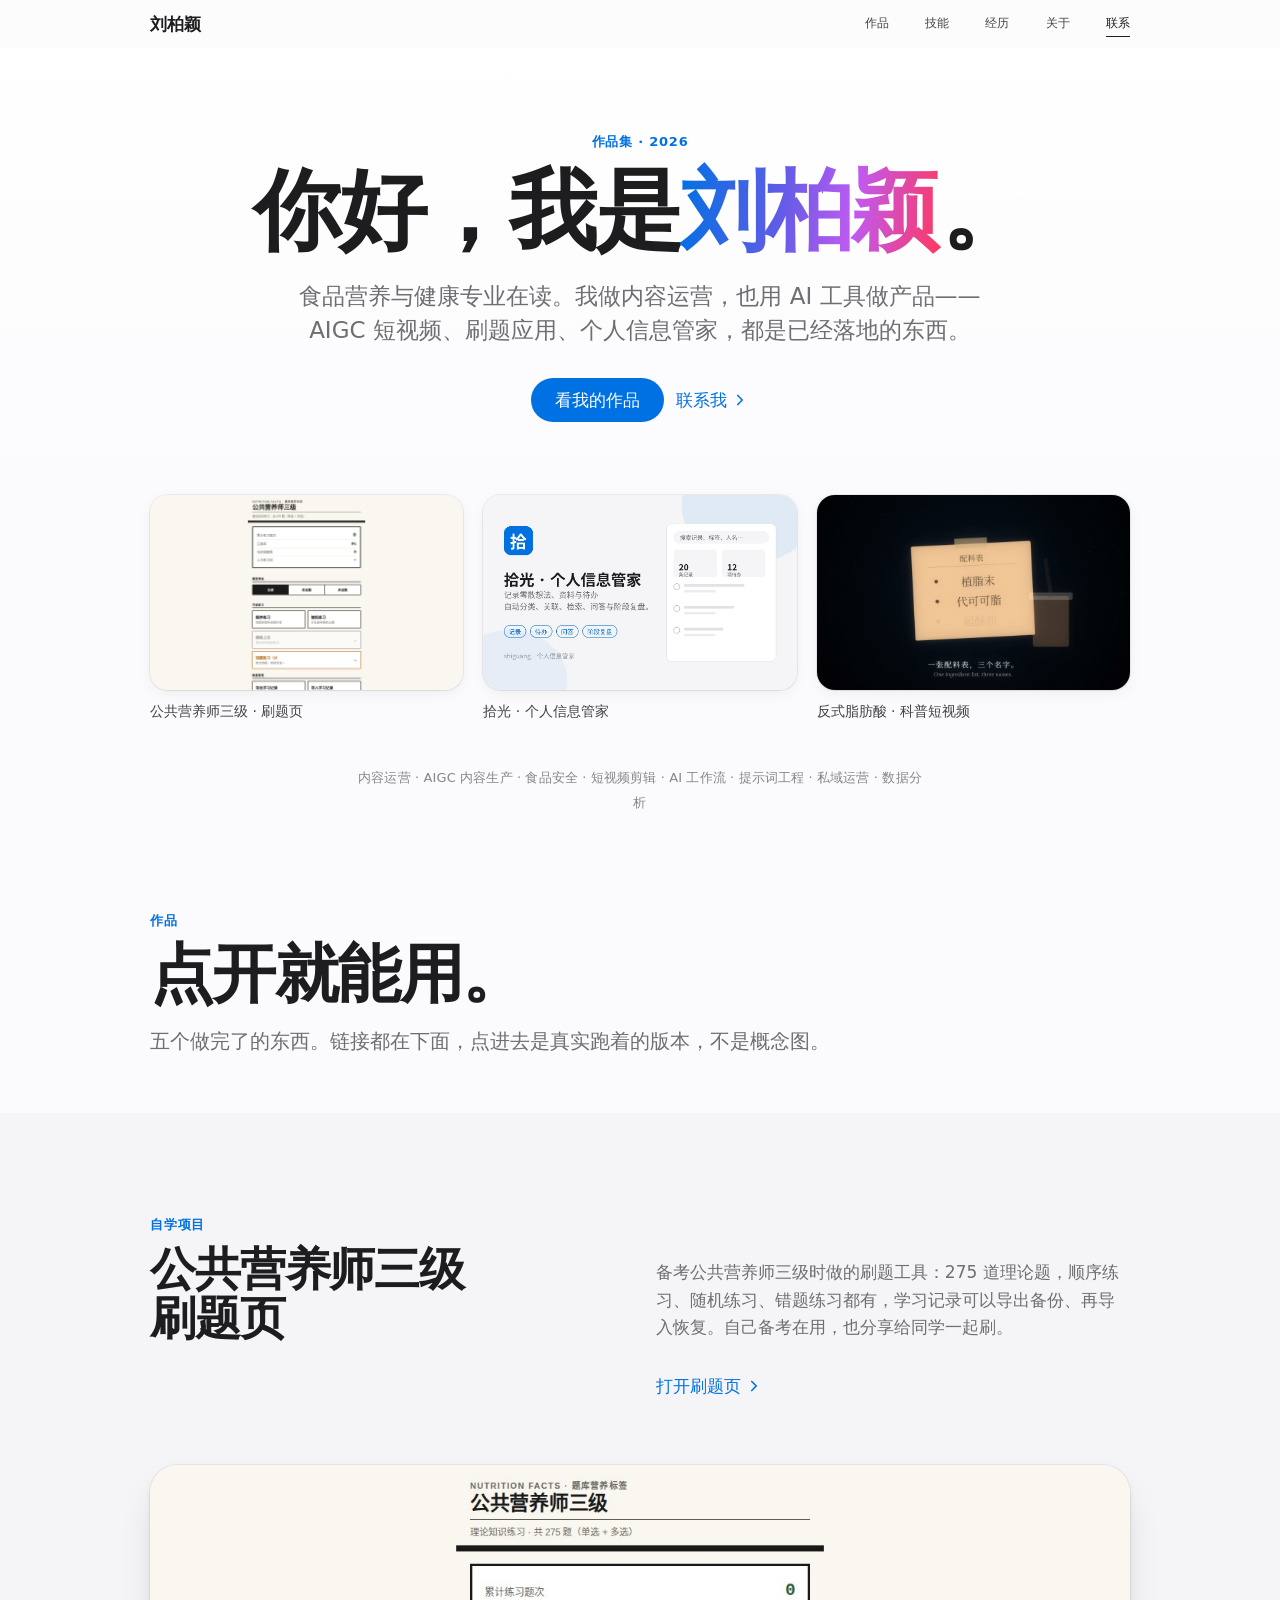
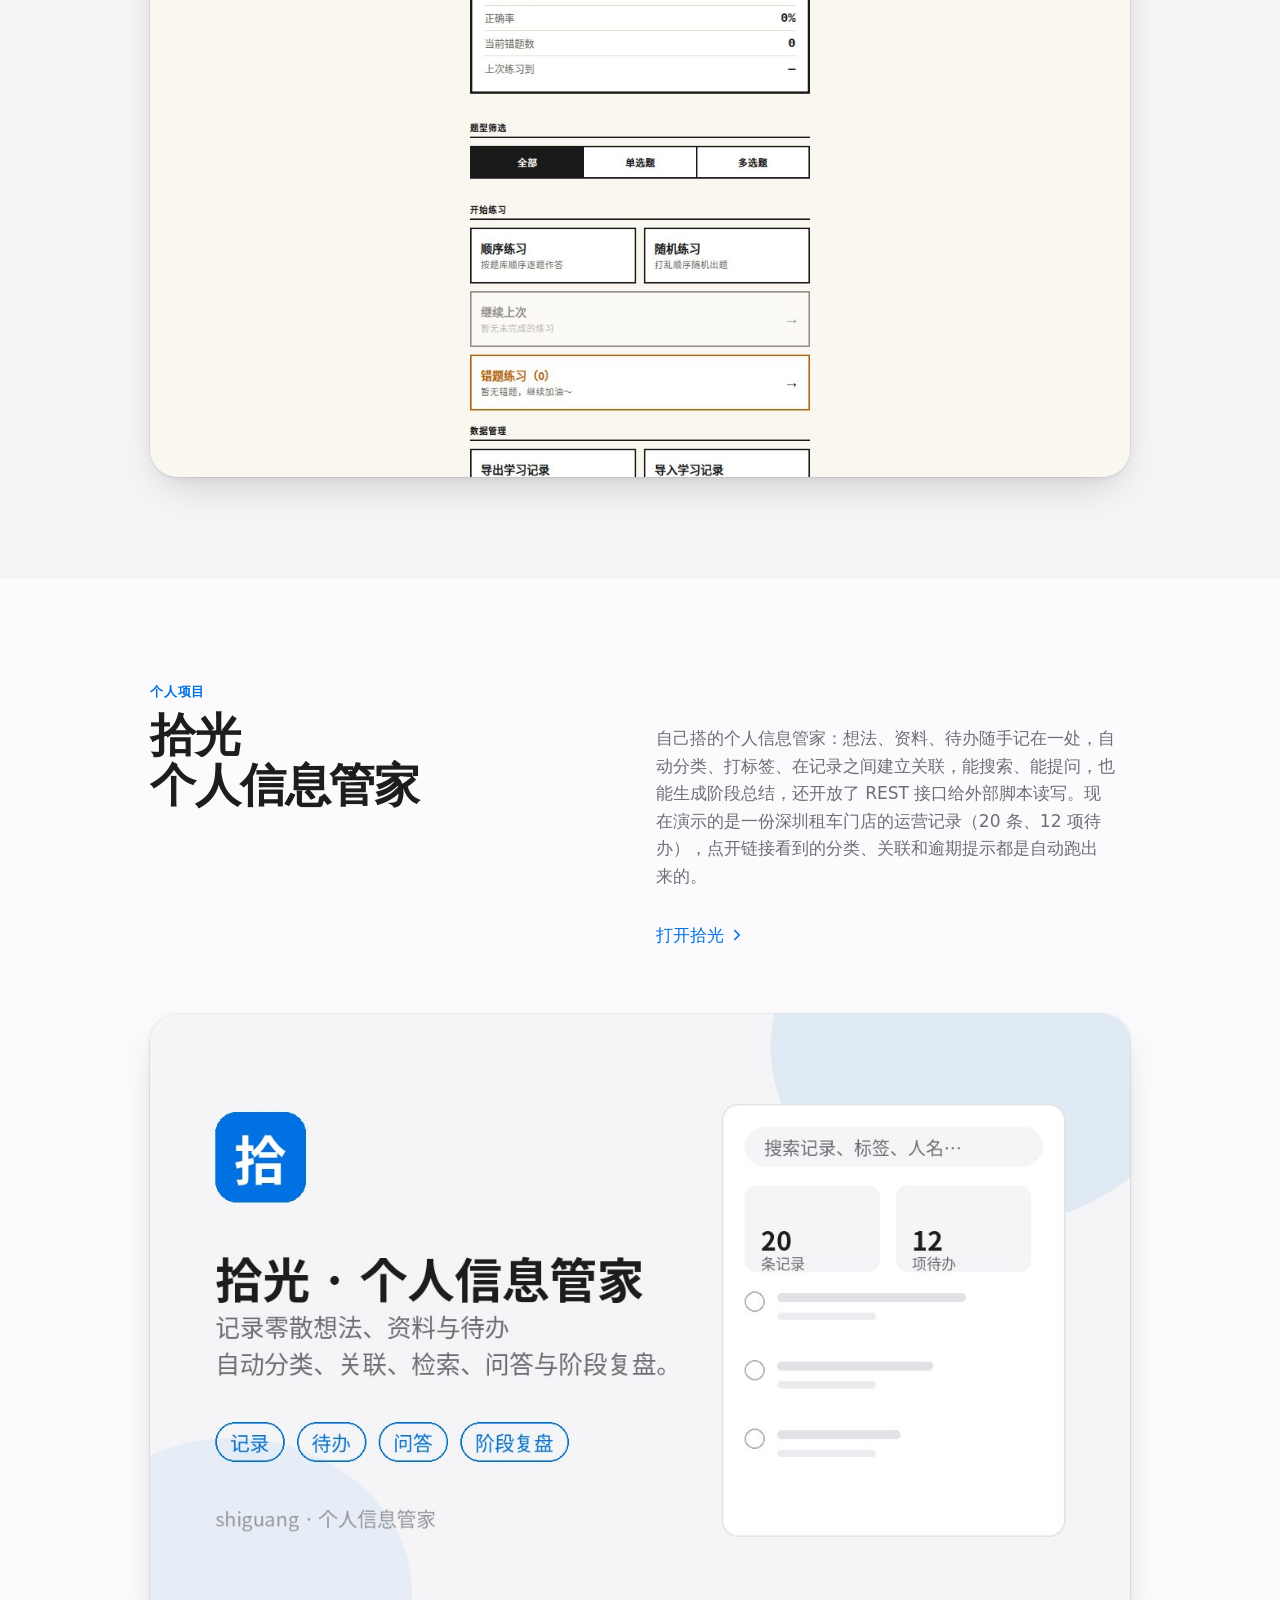
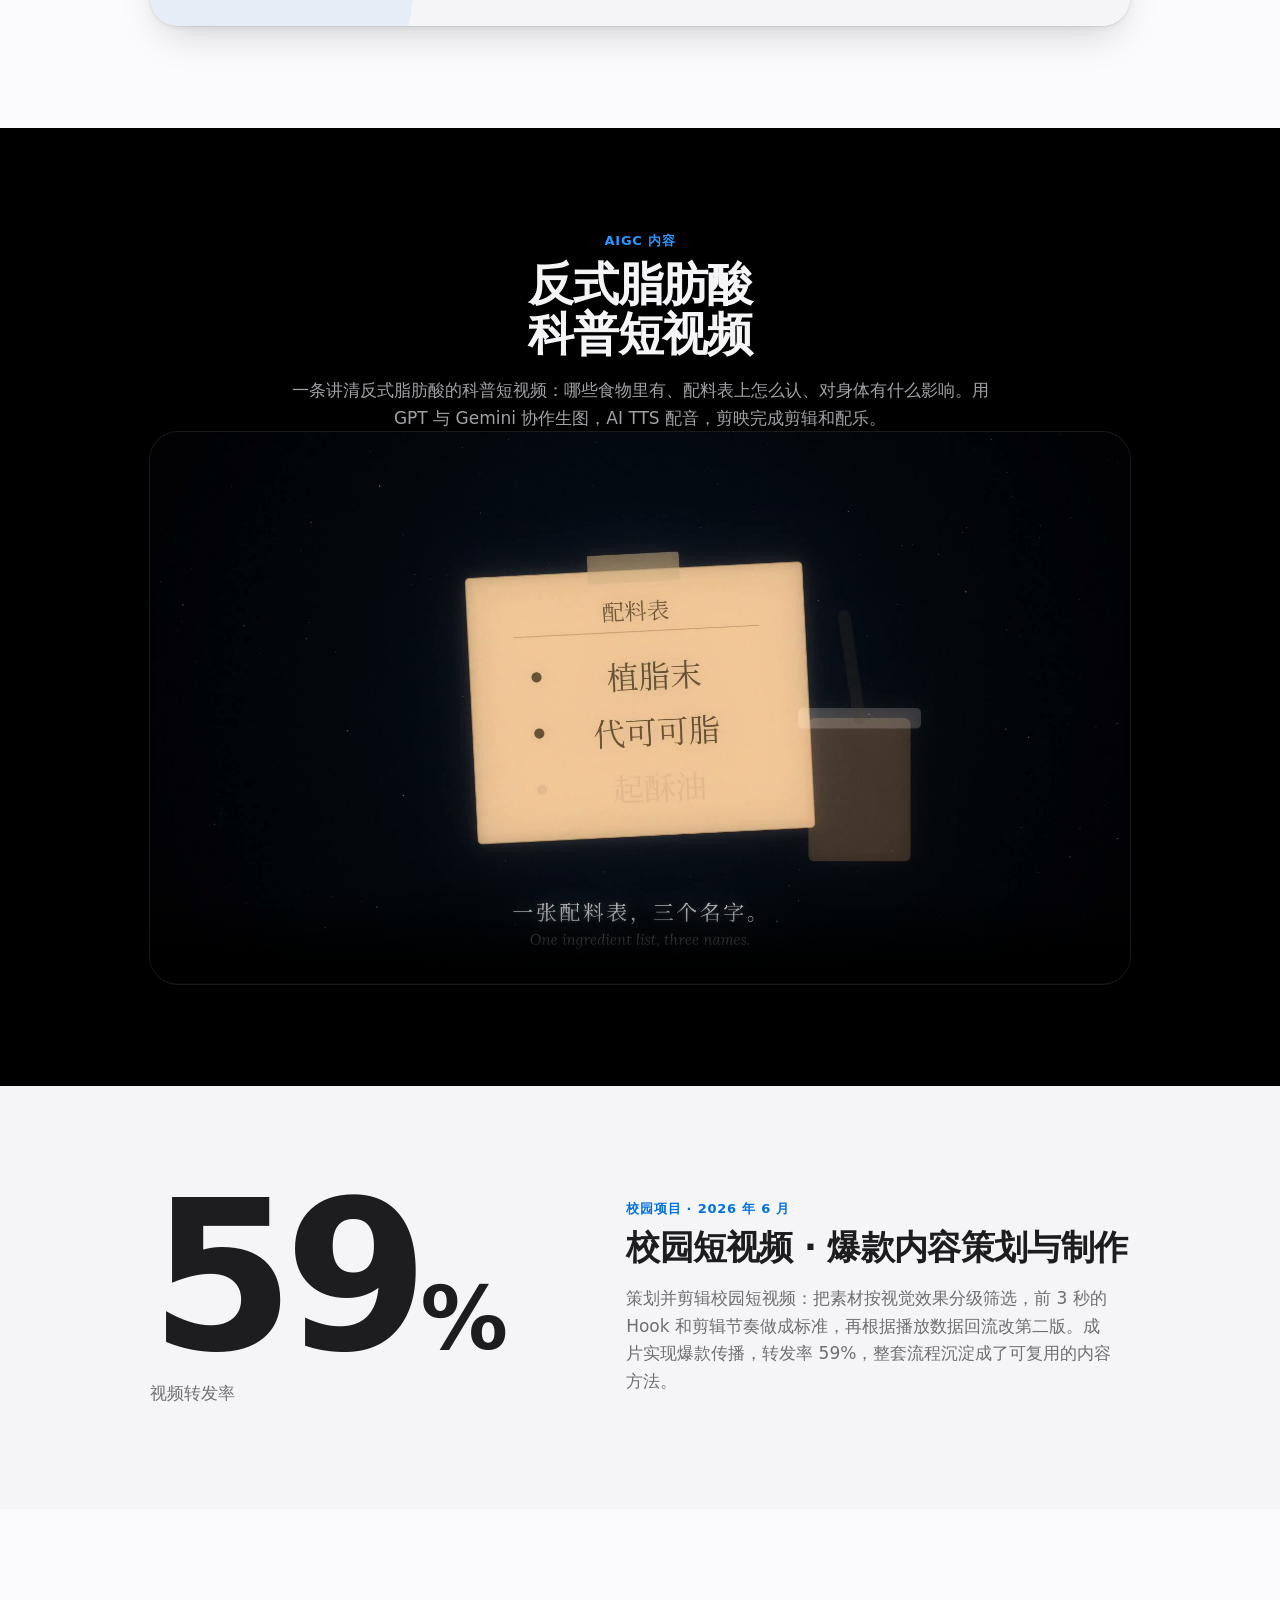
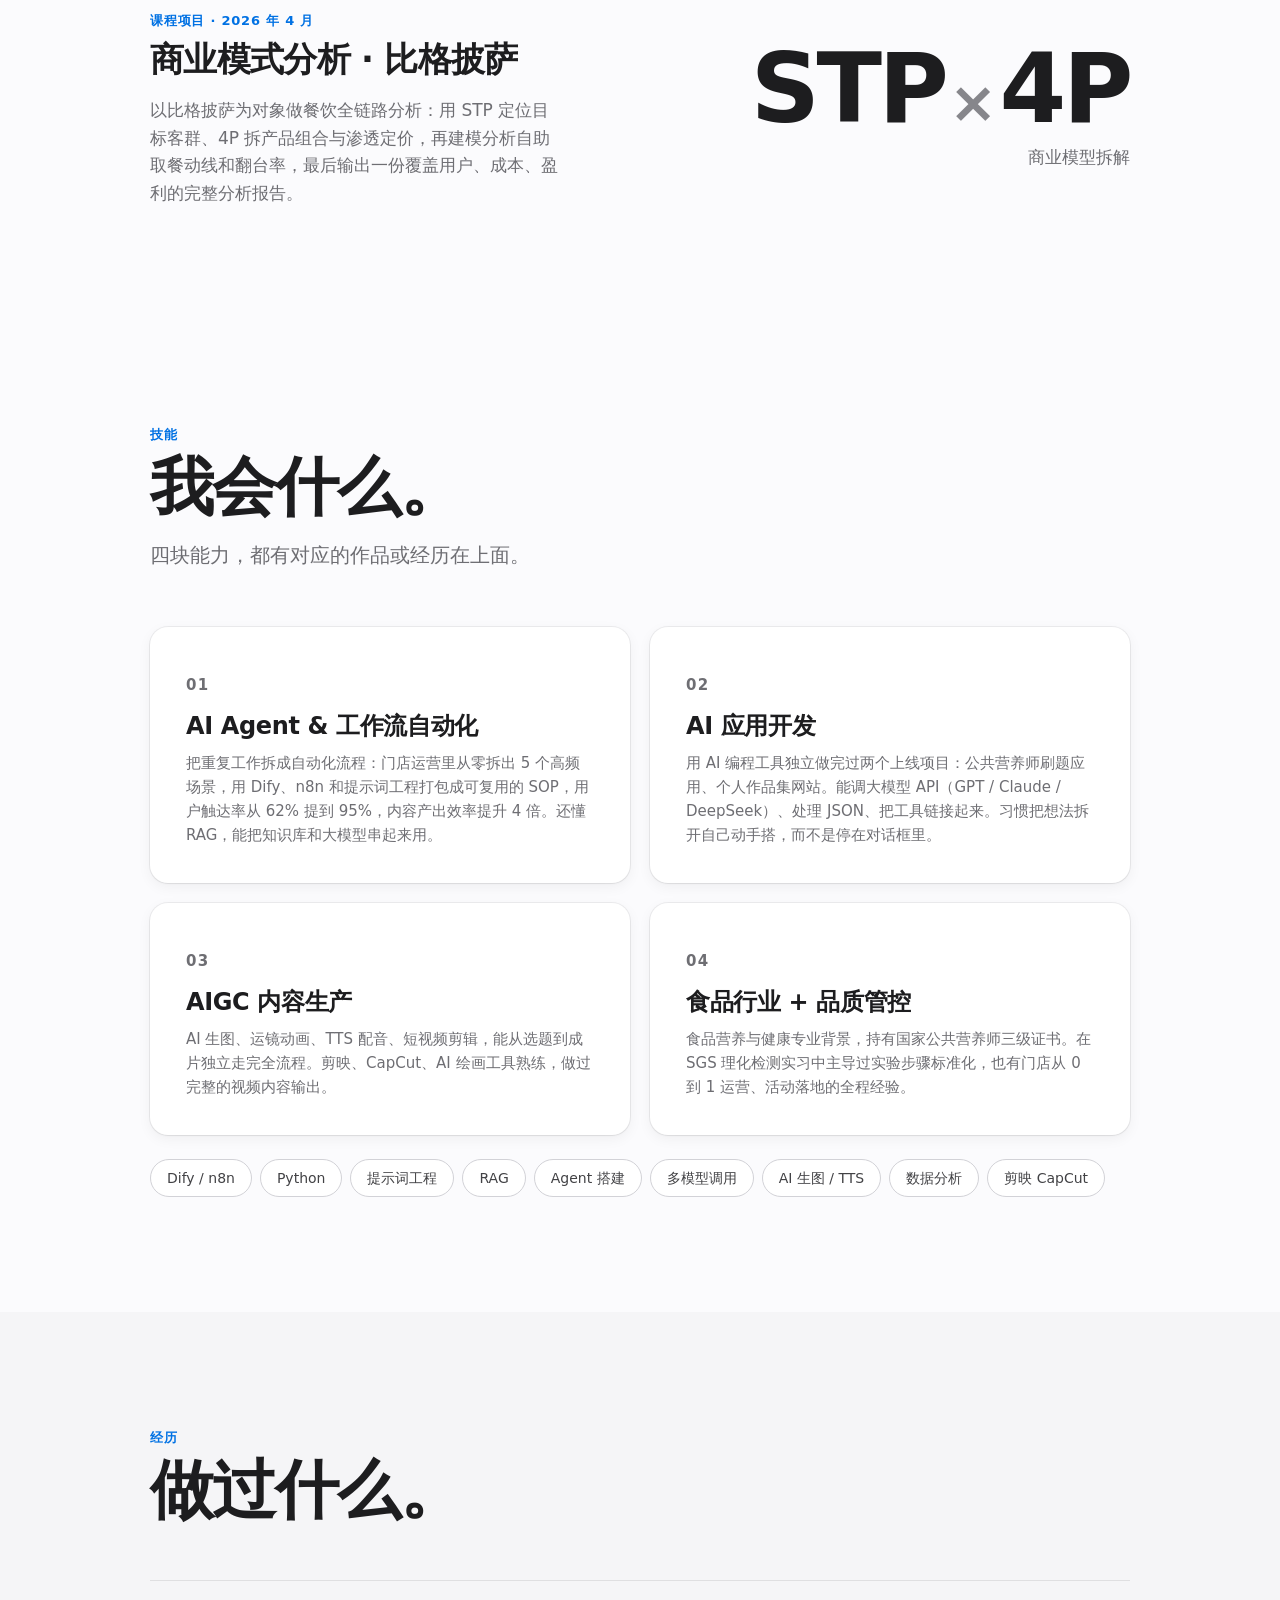
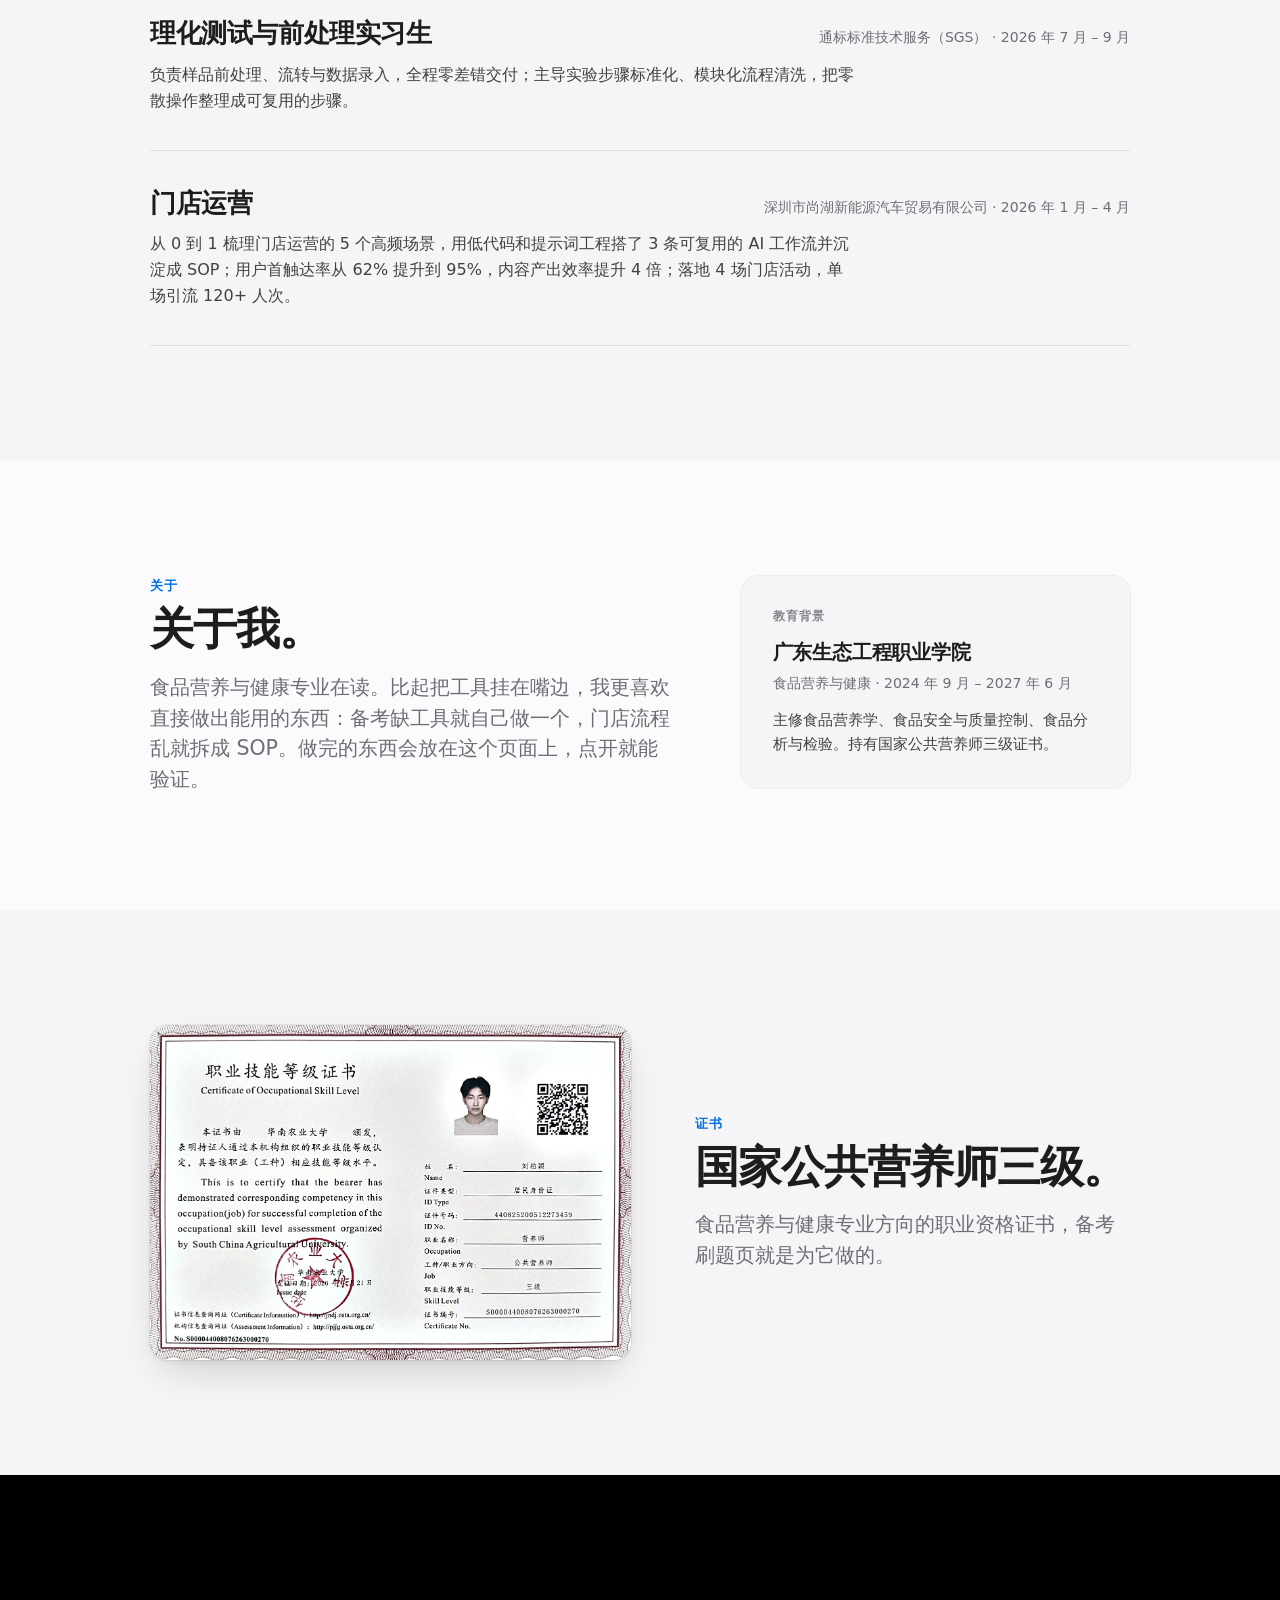
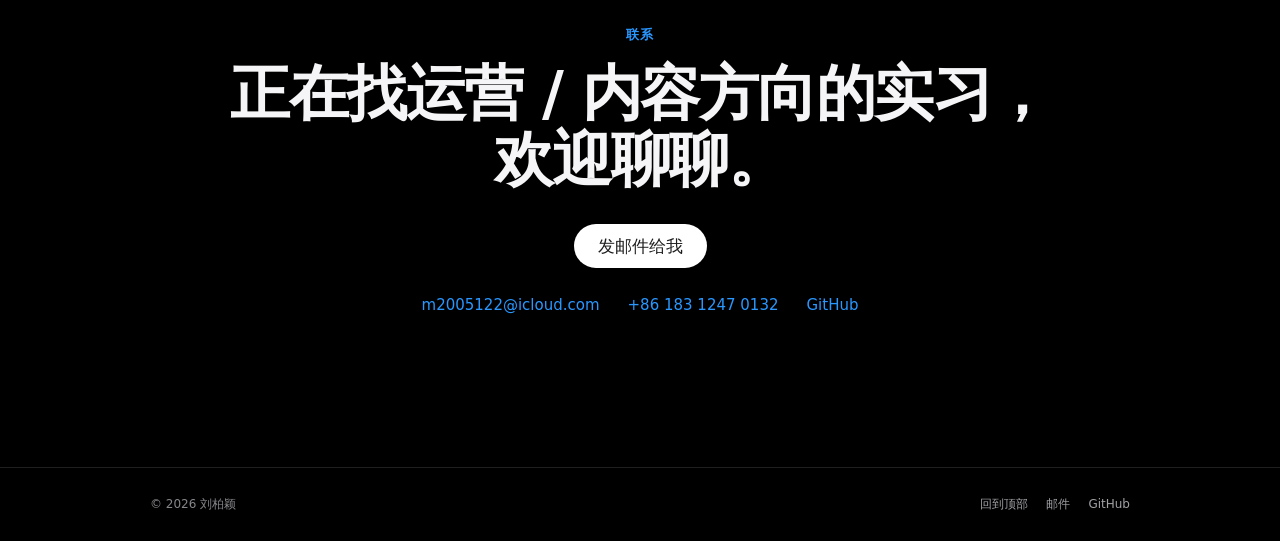
==== commit b95397b9: "项目章节改成 Apple 式「大标题 + 右侧说明 + 宽图」结构" ====
--- a/index.html
+++ b/index.html
@@ -77,15 +77,15 @@
 
       <div class="lineup reveal" style="--d:240ms">
         <a class="lineup__item" href="#p-quiz">
-          <span class="lineup__media"><img src="quiz.jpg" width="1280" height="800" alt="公共营养师三级刷题页截图" fetchpriority="high"></span>
+          <span class="lineup__media" aria-hidden="true"><img src="quiz.jpg" width="1280" height="800" alt="公共营养师三级刷题页截图" fetchpriority="high"></span>
           <span class="lineup__cap">公共营养师三级 · 刷题页</span>
         </a>
         <a class="lineup__item" href="#p-shiguang">
-          <span class="lineup__media"><img src="shiguang.jpg" width="1200" height="750" alt="拾光 · 个人信息管家封面" fetchpriority="high"></span>
+          <span class="lineup__media" aria-hidden="true"><img src="shiguang.jpg" width="1200" height="750" alt="拾光 · 个人信息管家封面" fetchpriority="high"></span>
           <span class="lineup__cap">拾光 · 个人信息管家</span>
         </a>
         <a class="lineup__item" href="#p-video">
-          <span class="lineup__media"><img src="video-poster.jpg" width="1920" height="1080" alt="反式脂肪酸科普短视频画面" fetchpriority="high"></span>
+          <span class="lineup__media" aria-hidden="true"><img src="video-poster.jpg" width="1920" height="1080" alt="反式脂肪酸科普短视频画面" fetchpriority="high"></span>
           <span class="lineup__cap">反式脂肪酸 · 科普短视频</span>
         </a>
       </div>
@@ -103,28 +103,36 @@
     </div>
 
     <article class="chapter chapter--gray" id="p-quiz">
-      <div class="wrap chapter__grid">
-        <div class="chapter__text reveal">
-          <p class="eyebrow">自学项目</p>
-          <h3 class="chapter__title">公共营养师三级<br>刷题页</h3>
-          <p class="chapter__body">备考公共营养师三级时做的刷题工具：275 道理论题，顺序练习、随机练习、错题练习都有，学习记录可以导出备份、再导入恢复。自己备考在用，也分享给同学一起刷。</p>
-          <p class="chapter__links"><a class="link" href="quiz.html" target="_blank" rel="noopener">打开刷题页<svg viewBox="0 0 24 24" aria-hidden="true"><polyline points="9 18 15 12 9 6"/></svg></a></p>
-        </div>
-        <figure class="shot reveal" style="--d:80ms">
+      <div class="wrap">
+        <div class="chapter__intro reveal">
+          <div>
+            <p class="eyebrow">自学项目</p>
+            <h3 class="chapter__title">公共营养师三级<br>刷题页</h3>
+          </div>
+          <div class="chapter__detail">
+            <p class="chapter__body">备考公共营养师三级时做的刷题工具：275 道理论题，顺序练习、随机练习、错题练习都有，学习记录可以导出备份、再导入恢复。自己备考在用，也分享给同学一起刷。</p>
+            <p class="chapter__links"><a class="link" href="quiz.html" target="_blank" rel="noopener">打开刷题页<svg viewBox="0 0 24 24" aria-hidden="true"><polyline points="9 18 15 12 9 6"/></svg></a></p>
+          </div>
+        </div>
+        <figure class="shot shot--wide reveal" style="--d:100ms">
           <img src="quiz.jpg" width="1280" height="800" alt="刷题页首页：题库概览、题型筛选与练习入口" loading="lazy" decoding="async">
         </figure>
       </div>
     </article>
 
     <article class="chapter" id="p-shiguang">
-      <div class="wrap chapter__grid chapter__grid--rev">
-        <div class="chapter__text reveal">
-          <p class="eyebrow">个人项目</p>
-          <h3 class="chapter__title">拾光<br>个人信息管家</h3>
-          <p class="chapter__body">自己搭的个人信息管家：想法、资料、待办随手记在一处，自动分类、打标签、在记录之间建立关联，能搜索、能提问，也能生成阶段总结，还开放了 REST 接口给外部脚本读写。现在演示的是一份深圳租车门店的运营记录（20 条、12 项待办），点开链接看到的分类、关联和逾期提示都是自动跑出来的。</p>
-          <p class="chapter__links"><a class="link" href="https://shiguang-31231.app.workbuddy.host/?sharecode=F2BNRLCKPN" target="_blank" rel="noopener">打开拾光<svg viewBox="0 0 24 24" aria-hidden="true"><polyline points="9 18 15 12 9 6"/></svg></a></p>
-        </div>
-        <figure class="shot reveal" style="--d:80ms">
+      <div class="wrap">
+        <div class="chapter__intro reveal">
+          <div>
+            <p class="eyebrow">个人项目</p>
+            <h3 class="chapter__title">拾光<br>个人信息管家</h3>
+          </div>
+          <div class="chapter__detail">
+            <p class="chapter__body">自己搭的个人信息管家：想法、资料、待办随手记在一处，自动分类、打标签、在记录之间建立关联，能搜索、能提问，也能生成阶段总结，还开放了 REST 接口给外部脚本读写。现在演示的是一份深圳租车门店的运营记录（20 条、12 项待办），点开链接看到的分类、关联和逾期提示都是自动跑出来的。</p>
+            <p class="chapter__links"><a class="link" href="https://shiguang-31231.app.workbuddy.host/?sharecode=F2BNRLCKPN" target="_blank" rel="noopener">打开拾光<svg viewBox="0 0 24 24" aria-hidden="true"><polyline points="9 18 15 12 9 6"/></svg></a></p>
+          </div>
+        </div>
+        <figure class="shot shot--wide reveal" style="--d:100ms">
           <img src="shiguang.jpg" width="1200" height="750" alt="拾光首页：20 条记录、12 项待办的搜索与筛选界面" loading="lazy" decoding="async">
         </figure>
       </div>
--- a/site.css
+++ b/site.css
@@ -502,7 +502,7 @@
 }
 .lineup__media img {
   width: 100%;
-  aspect-ratio: 4 / 3;
+  aspect-ratio: 16 / 10;
   object-fit: cover;
   object-position: top center;
   transform: scale(1);
@@ -547,17 +547,18 @@
   color: var(--on-dark);
 }
 
-.chapter__grid {
+/* Section intro: a large title on the left, the explanation on the right. */
+.chapter__intro {
   display: grid;
-  grid-template-columns: 0.85fr 1.15fr;
-  gap: clamp(28px, 5vw, 72px);
-  align-items: center;
-}
-.chapter__grid--rev .chapter__text {
-  order: 2;
-}
-.chapter__grid--rev .shot {
-  order: 1;
+  grid-template-columns: 0.95fr 1.05fr;
+  gap: clamp(20px, 6vw, 80px);
+  align-items: start;
+}
+.chapter__detail {
+  padding-top: clamp(24px, 3.4vw, 44px);
+}
+.chapter__detail .chapter__body {
+  margin-top: 0;
 }
 
 .chapter__text--center {
@@ -601,6 +602,9 @@
   overflow: hidden;
   background: var(--surface);
   box-shadow: var(--shadow-2), 0 0 0 1px var(--line-soft);
+}
+.shot--wide {
+  margin-top: clamp(32px, 4.5vw, 56px);
 }
 .shot img,
 .shot video {
@@ -947,19 +951,14 @@
     margin-top: 0;
   }
 
-  .chapter__grid,
+  .chapter__intro,
   .stat-grid,
   .about__grid,
   .proof__grid {
     grid-template-columns: 1fr;
     gap: 28px;
   }
-  .chapter__grid--rev .chapter__text,
-  .chapter__grid--rev .shot,
   .stat-grid--rev .stat-block,
-  .stat-grid--rev .chapter__text {
-    order: initial;
-  }
   .stat-grid--rev .stat-block {
     text-align: left;
   }
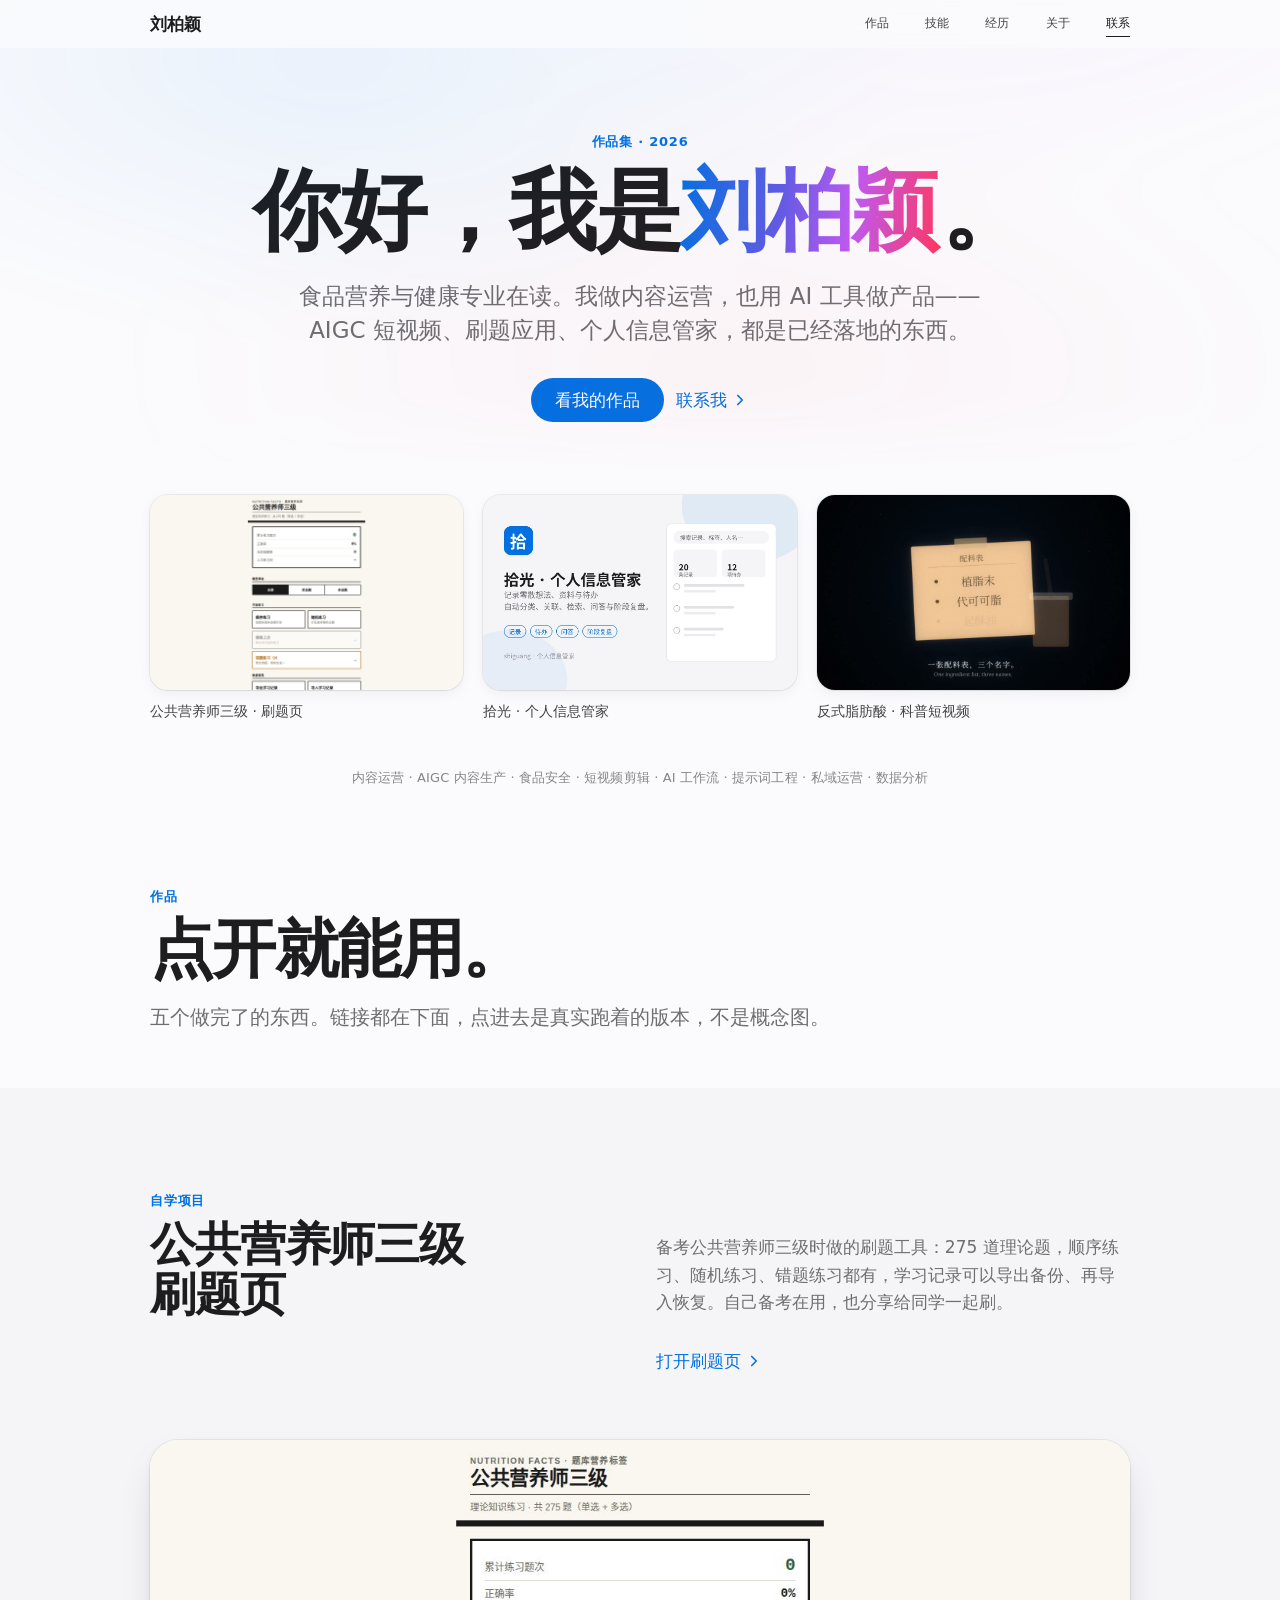
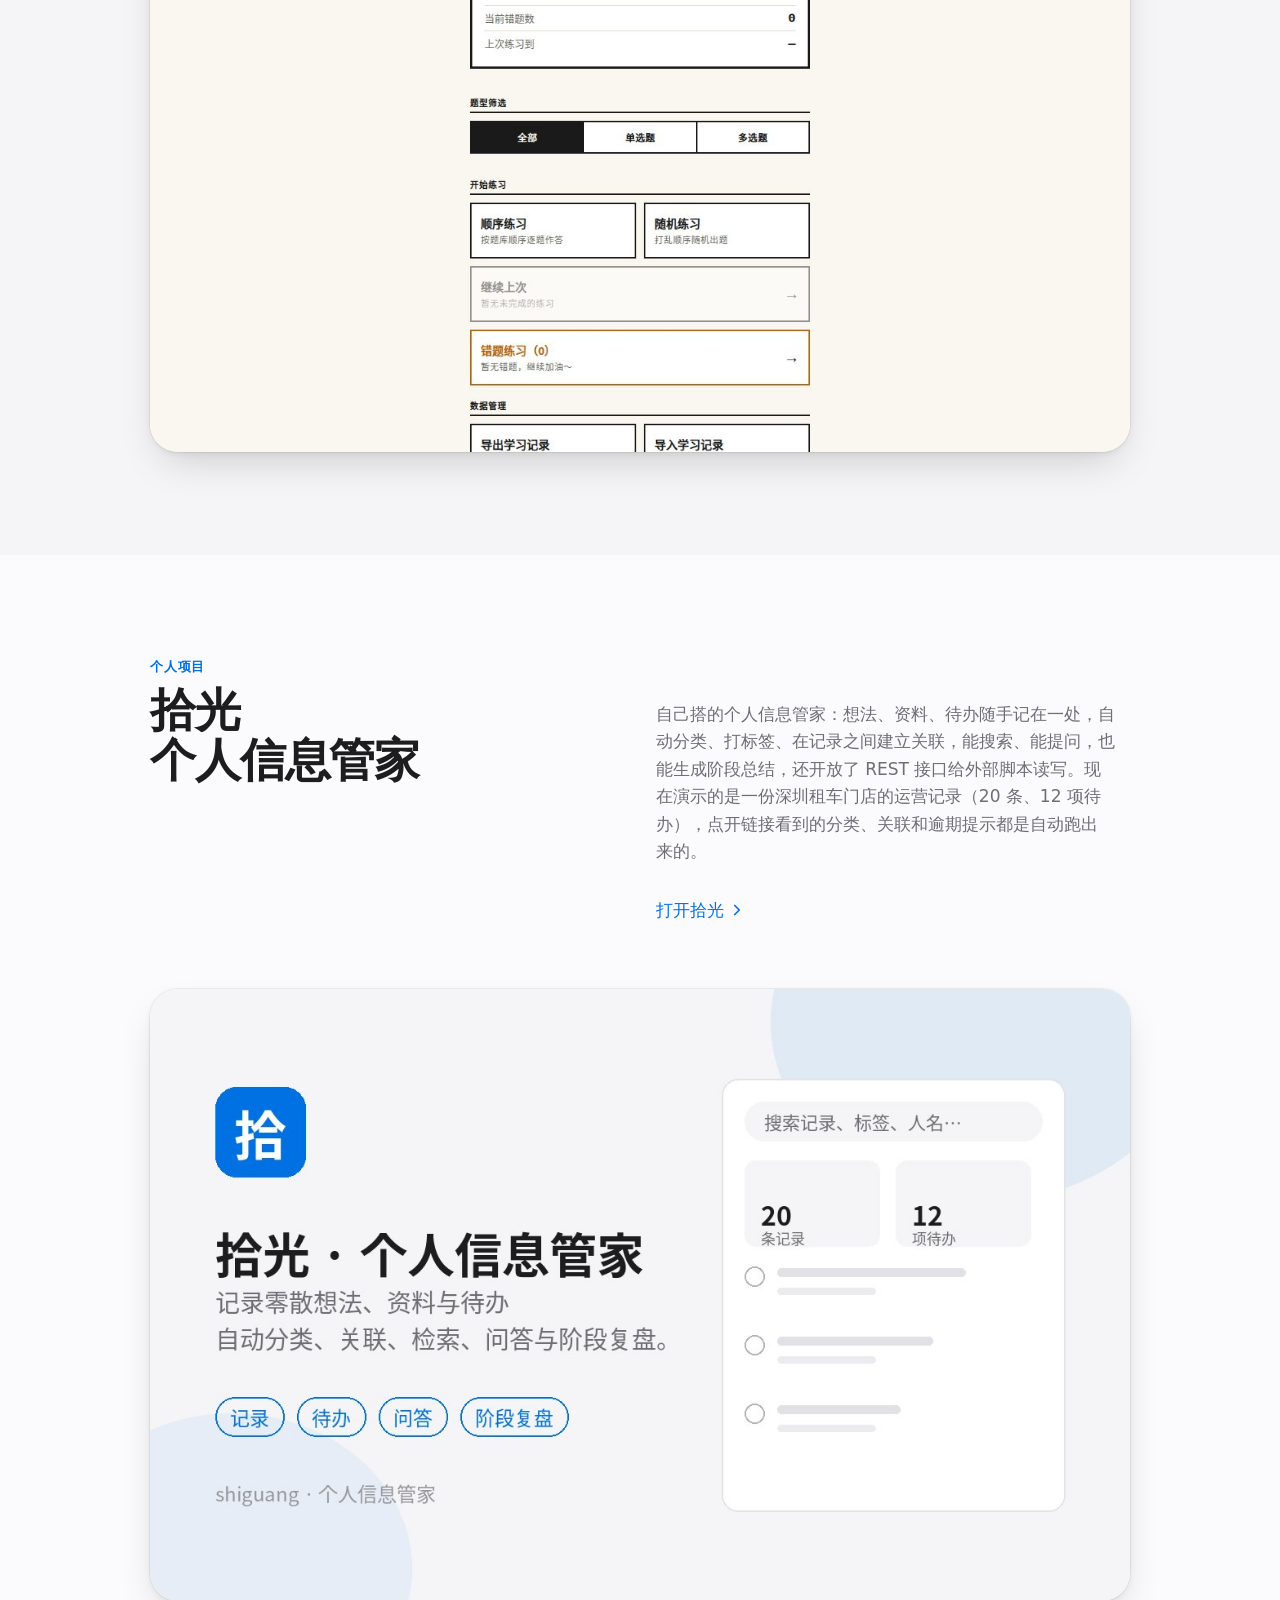
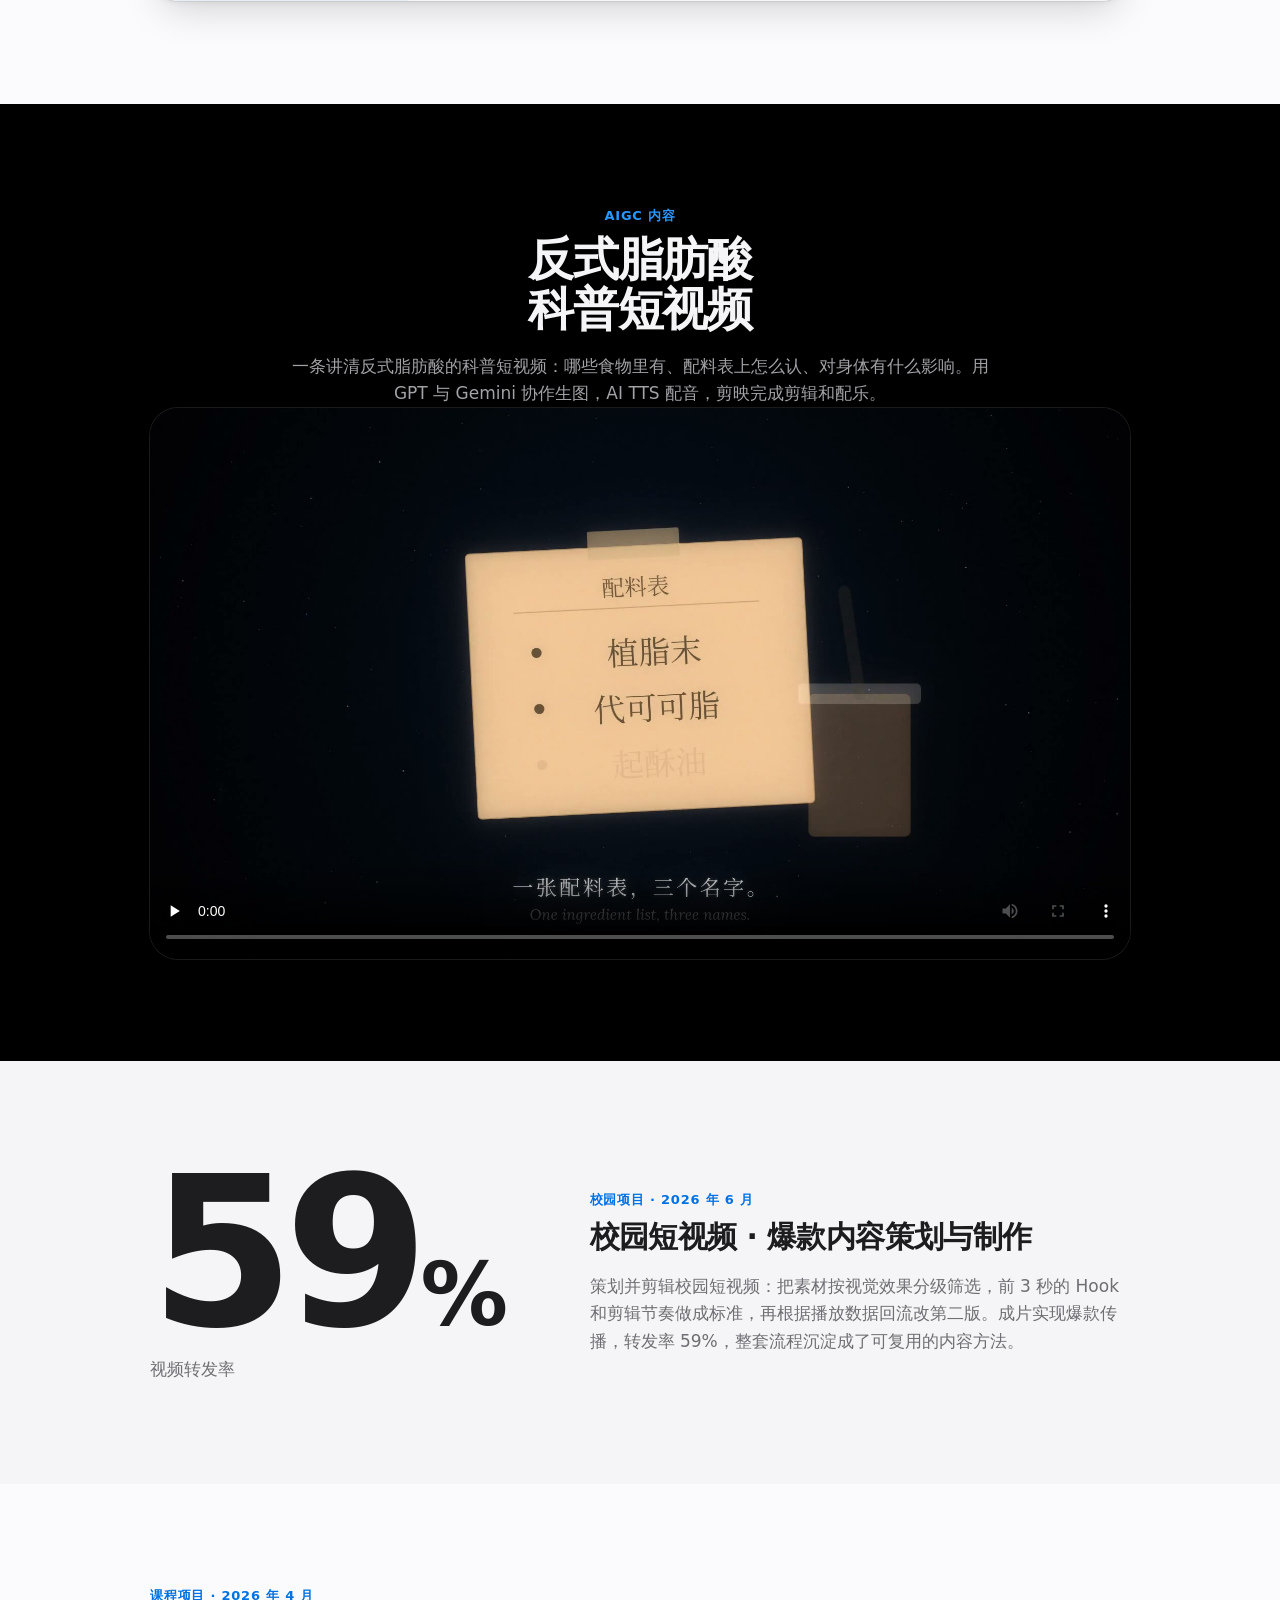
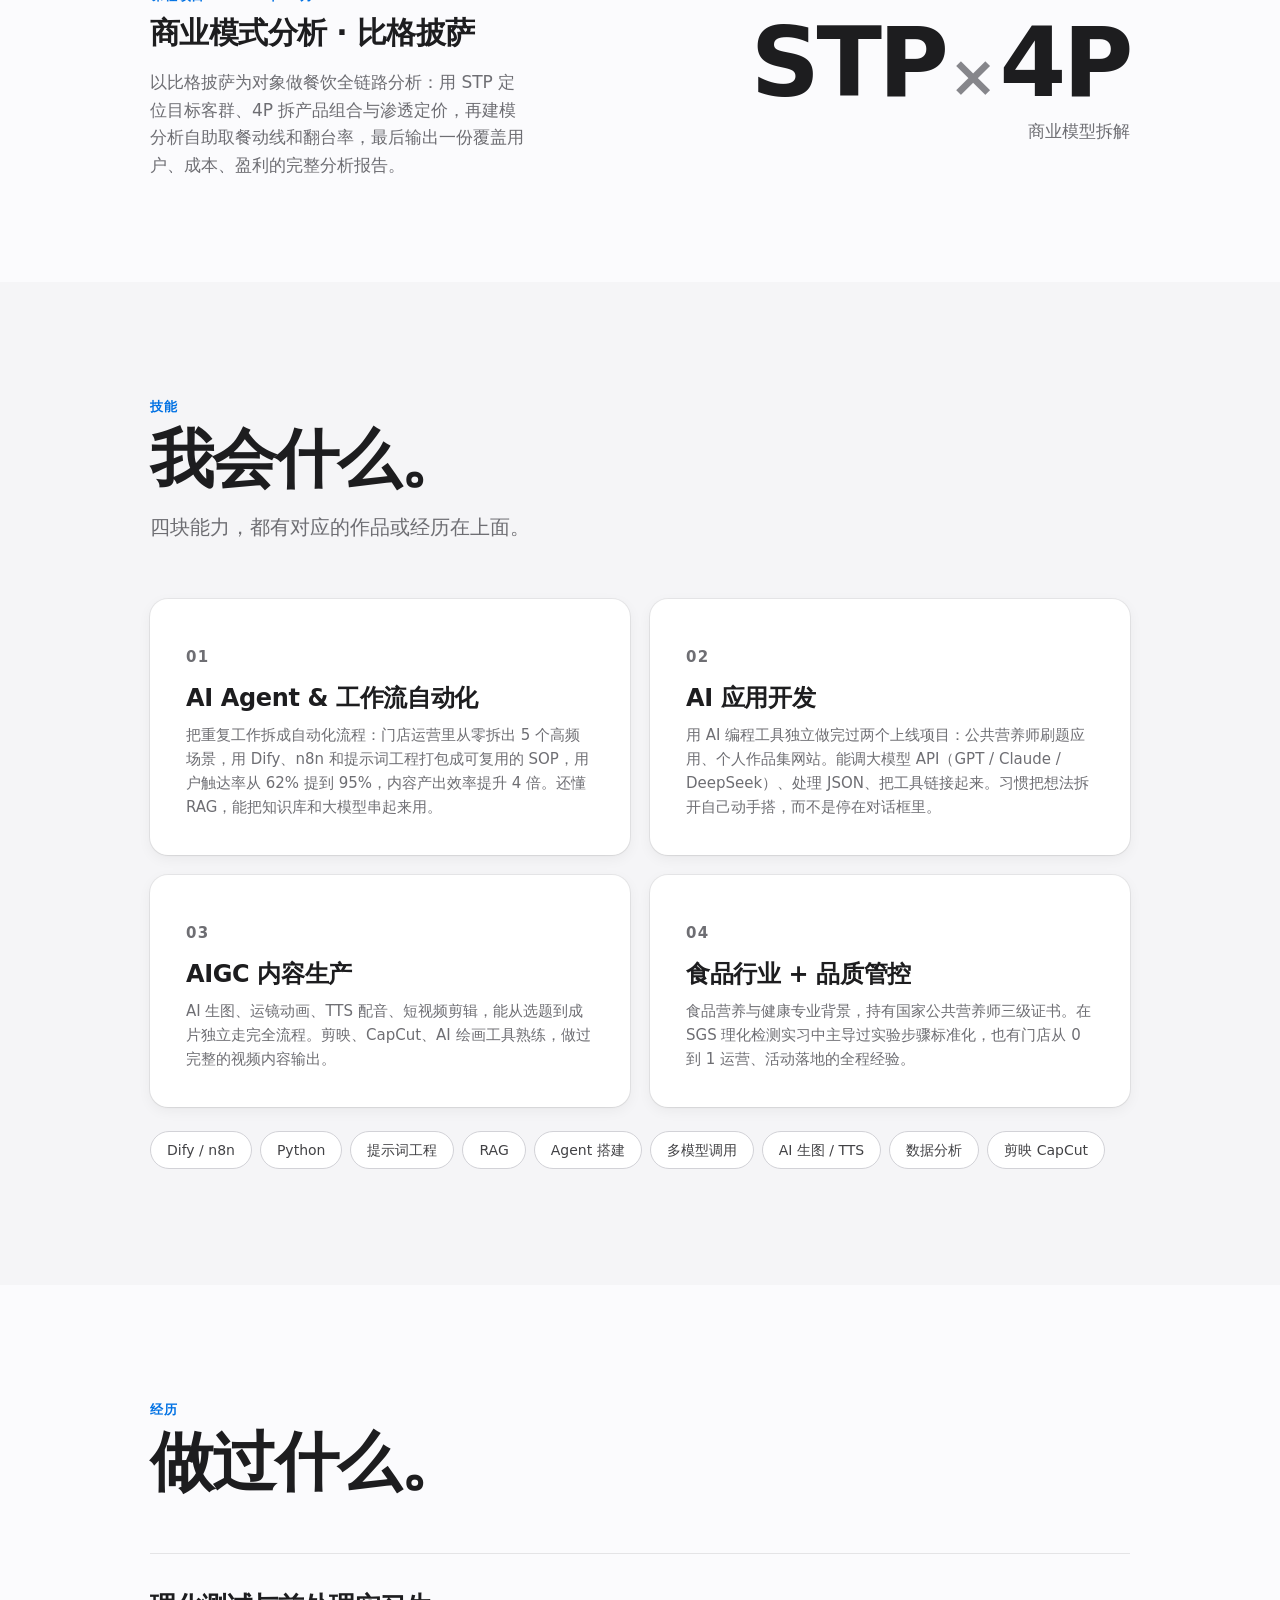
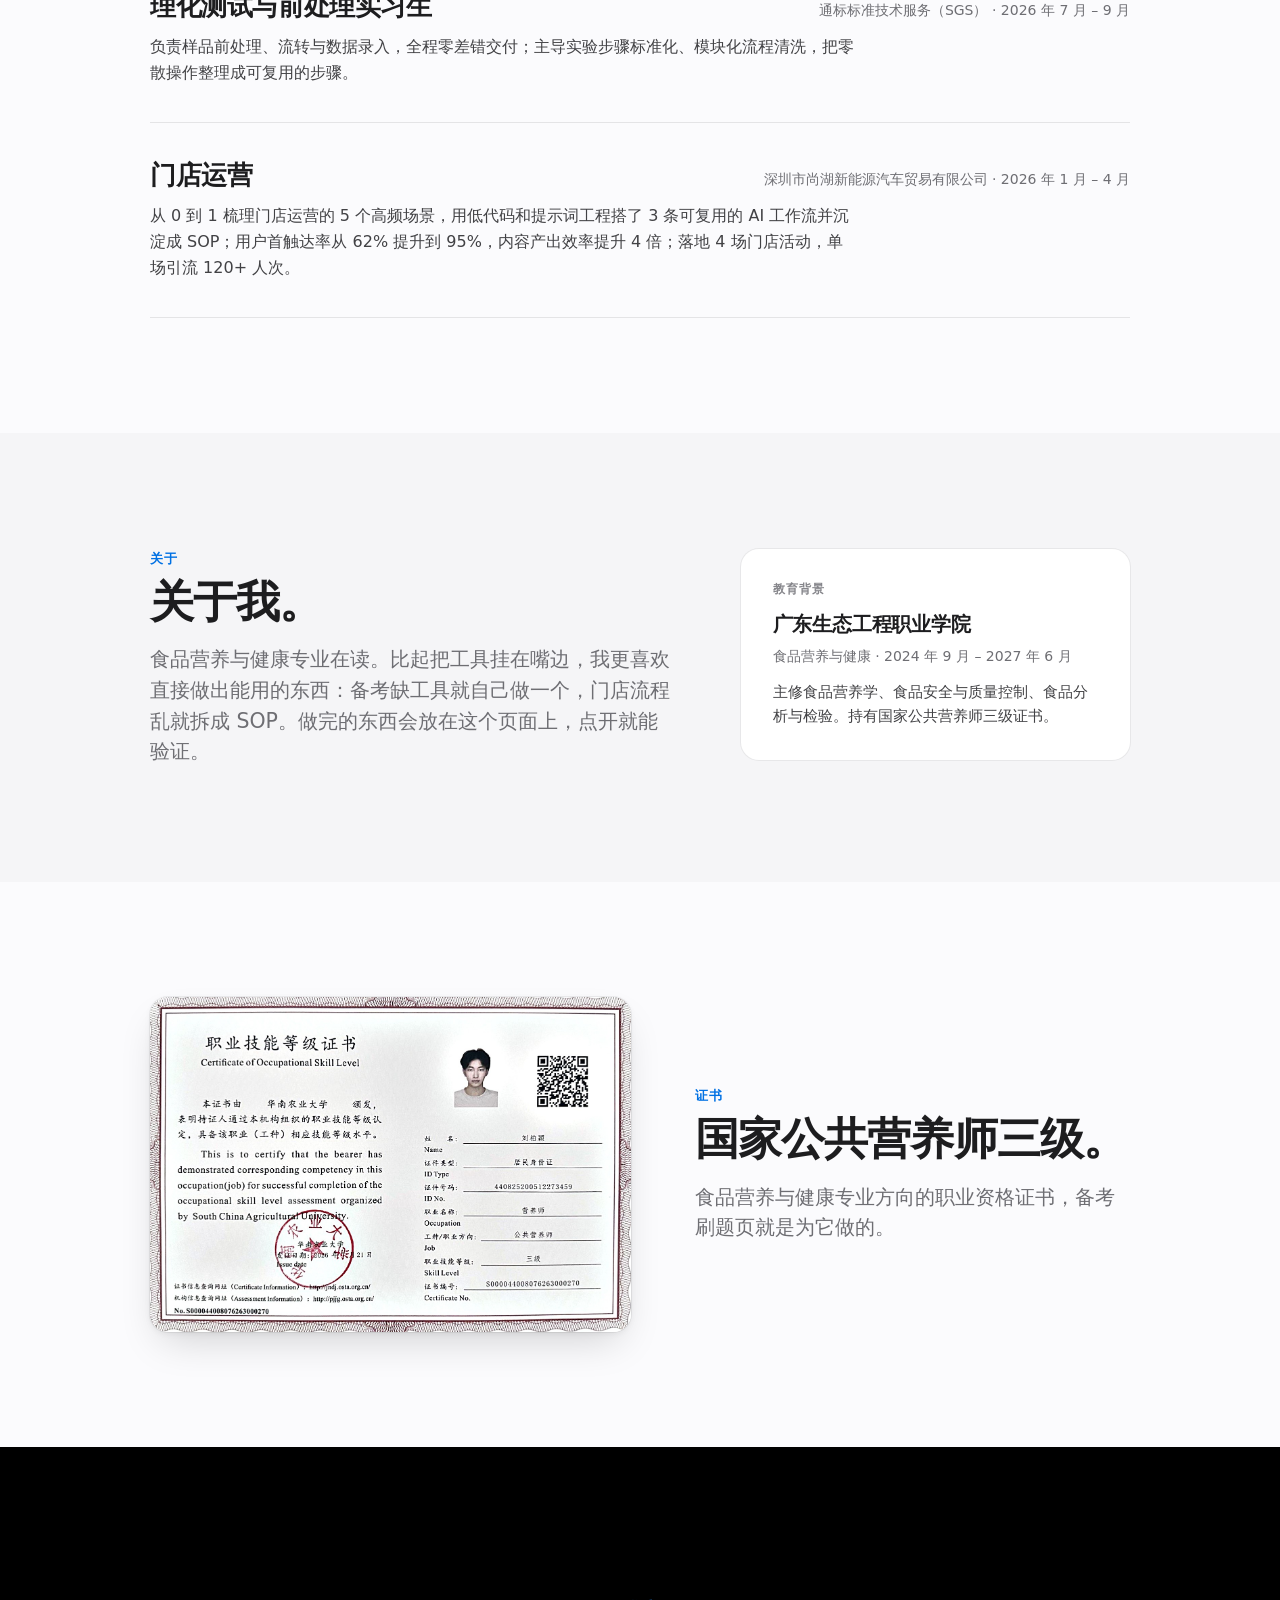
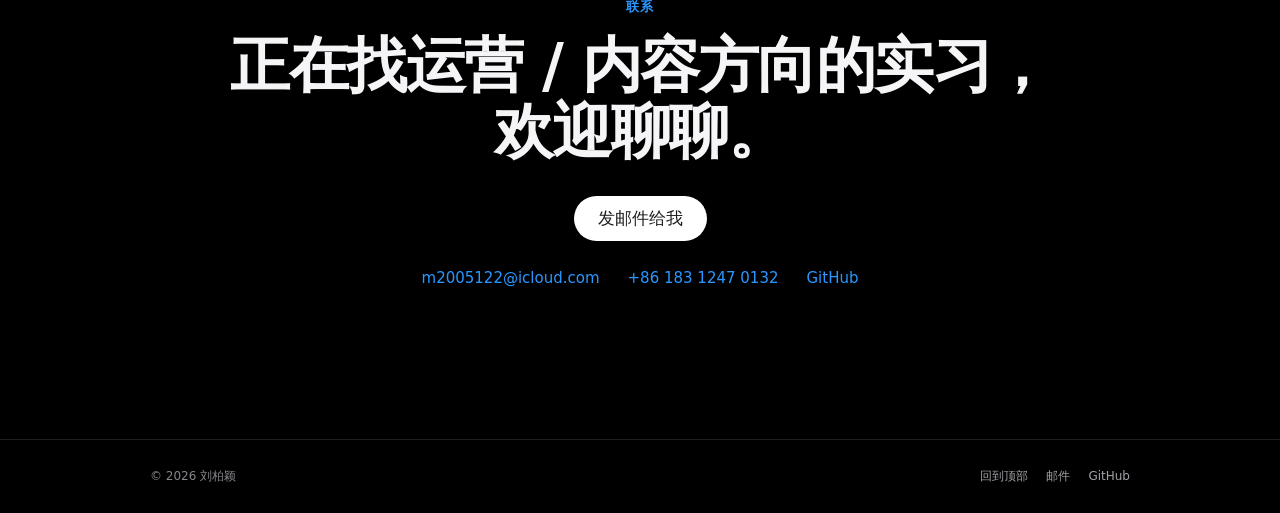
==== commit 4940e012: "脚本加载失败时内容不会一直隐藏" ====
--- a/index.html
+++ b/index.html
@@ -29,7 +29,7 @@
 "email":"m2005122@icloud.com","url":"https://wodejbhen.github.io/","sameAs":["https://github.com/wodejbhen"]}
 </script>
 
-<script>document.documentElement.classList.replace('no-js','js')</script>
+<script>document.documentElement.classList.replace('no-js','js');/* If the behaviour layer never runs, nothing may stay hidden. */setTimeout(function(){if(!document.querySelector('.reveal.is-in'))document.documentElement.classList.remove('js')},2600)</script>
 <link rel="stylesheet" href="site.css">
 </head>
 <body>
--- a/site.css
+++ b/site.css
@@ -22,7 +22,7 @@
   --link-on-dark: #2997ff;
 
   /* Materials */
-  --nav-bg: rgba(251, 251, 253, 0.72);
+  --nav-bg: rgba(251, 251, 253, 0.86);
   --sheet-bg: rgba(251, 251, 253, 0.86);
 
   /* Radii */
@@ -278,7 +278,7 @@
 }
 .nav__menu span {
   display: block;
-  width: 18px;
+  width: 20px;
   height: 1.5px;
   background: var(--ink);
   border-radius: 2px;
@@ -422,9 +422,22 @@
 /* ---------- Hero ---------- */
 
 .hero {
+  position: relative;
   padding: calc(132px + env(safe-area-inset-top, 0px)) 0 clamp(56px, 8vw, 96px);
-  background: linear-gradient(180deg, #ffffff 0%, #fbfbfd 55%, #fbfbfd 100%);
+  background: var(--page);
   overflow: hidden;
+}
+.hero::before {
+  content: "";
+  position: absolute;
+  inset: -20% -10% auto;
+  height: 70%;
+  pointer-events: none;
+  background:
+    radial-gradient(52% 62% at 30% 38%, rgba(0, 113, 227, 0.07), transparent 72%),
+    radial-gradient(46% 58% at 72% 18%, rgba(191, 90, 242, 0.055), transparent 74%),
+    radial-gradient(54% 62% at 56% 88%, rgba(255, 55, 95, 0.04), transparent 76%);
+  filter: blur(28px);
 }
 
 .hero__inner {
@@ -470,7 +483,8 @@
 
 .hero__specs {
   margin: 44px auto 0;
-  max-width: 44em;
+  max-width: 52em;
+  text-wrap: pretty;
   font-size: 13px;
   line-height: 1.9;
   color: #86868b;
@@ -576,9 +590,17 @@
   text-wrap: balance;
 }
 .chapter__title--sm {
-  font-size: clamp(26px, 3vw, 34px);
+  font-size: clamp(24px, 2.6vw, 30px);
   letter-spacing: -0.02em;
-  line-height: 1.15;
+  line-height: 1.2;
+}
+
+/* Break Chinese between phrases, not inside a word (Chrome; ignored elsewhere). */
+.chapter__title,
+.card h3,
+.row h3,
+.contact__title {
+  word-break: auto-phrase;
 }
 
 .chapter__body {
@@ -625,7 +647,7 @@
 
 .stat-grid {
   display: grid;
-  grid-template-columns: 0.9fr 1.1fr;
+  grid-template-columns: 0.82fr 1.18fr;
   gap: clamp(24px, 5vw, 64px);
   align-items: center;
 }
@@ -669,7 +691,7 @@
 
 .skills {
   padding: clamp(64px, 9vw, 120px) 0;
-  background: var(--page);
+  background: var(--gray);
 }
 
 .cards {
@@ -736,7 +758,7 @@
 
 .experience {
   padding: clamp(64px, 9vw, 120px) 0;
-  background: var(--gray);
+  background: var(--page);
 }
 
 .rows {
@@ -777,7 +799,7 @@
 
 .about {
   padding: clamp(64px, 9vw, 120px) 0;
-  background: var(--page);
+  background: var(--gray);
 }
 
 .about__grid {
@@ -790,7 +812,7 @@
 .edu {
   padding: clamp(24px, 3vw, 32px);
   border-radius: var(--r-md);
-  background: var(--gray);
+  background: var(--surface);
   box-shadow: 0 0 0 1px var(--line-soft);
 }
 .edu__label {
@@ -824,7 +846,7 @@
 
 .proof {
   padding: clamp(64px, 9vw, 120px) 0;
-  background: var(--gray);
+  background: var(--page);
 }
 
 .proof__grid {
@@ -934,21 +956,29 @@
     width: calc(100% - 40px);
   }
 
+  /* A horizontal rail keeps the shots readable and still swipes like iOS. */
   .lineup {
-    grid-template-columns: 1fr;
-    gap: 16px;
+    display: grid;
+    grid-template-columns: none;
+    grid-auto-flow: column;
+    grid-auto-columns: 78%;
+    gap: 12px;
+    margin-inline: -20px;
+    padding: 4px 20px 10px;
+    overflow-x: auto;
+    overscroll-behavior-x: contain;
+    scroll-snap-type: x mandatory;
+    -webkit-overflow-scrolling: touch;
+    scrollbar-width: none;
+  }
+  .lineup::-webkit-scrollbar {
+    display: none;
   }
   .lineup__item {
-    display: grid;
-    grid-template-columns: 96px 1fr;
-    gap: 14px;
-    align-items: center;
+    scroll-snap-align: center;
   }
   .lineup__media img {
-    aspect-ratio: 1 / 1;
-  }
-  .lineup__cap {
-    margin-top: 0;
+    aspect-ratio: 16 / 10;
   }
 
   .chapter__intro,
@@ -958,9 +988,12 @@
     grid-template-columns: 1fr;
     gap: 28px;
   }
-  .stat-grid--rev .stat-block,
   .stat-grid--rev .stat-block {
+    order: initial;
     text-align: left;
+  }
+  .chapter__detail {
+    padding-top: 0;
   }
 
   .cards {
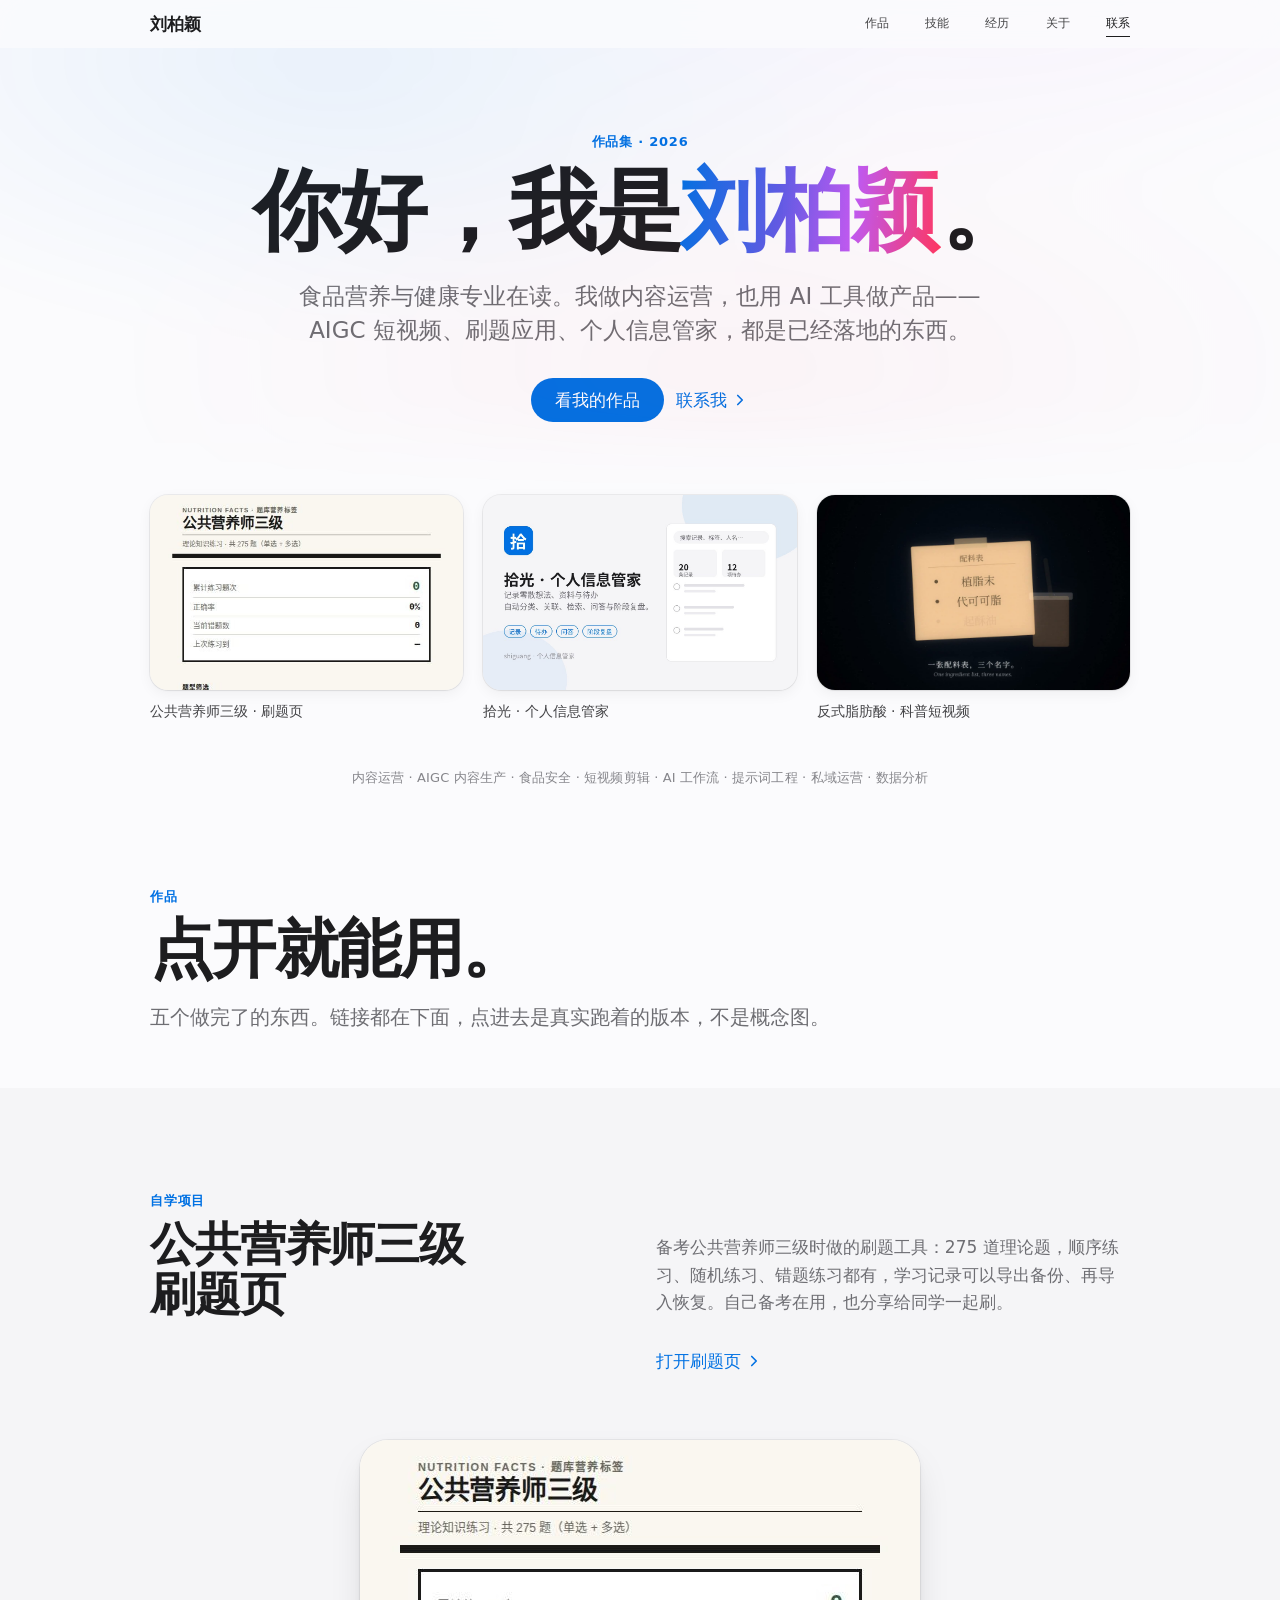
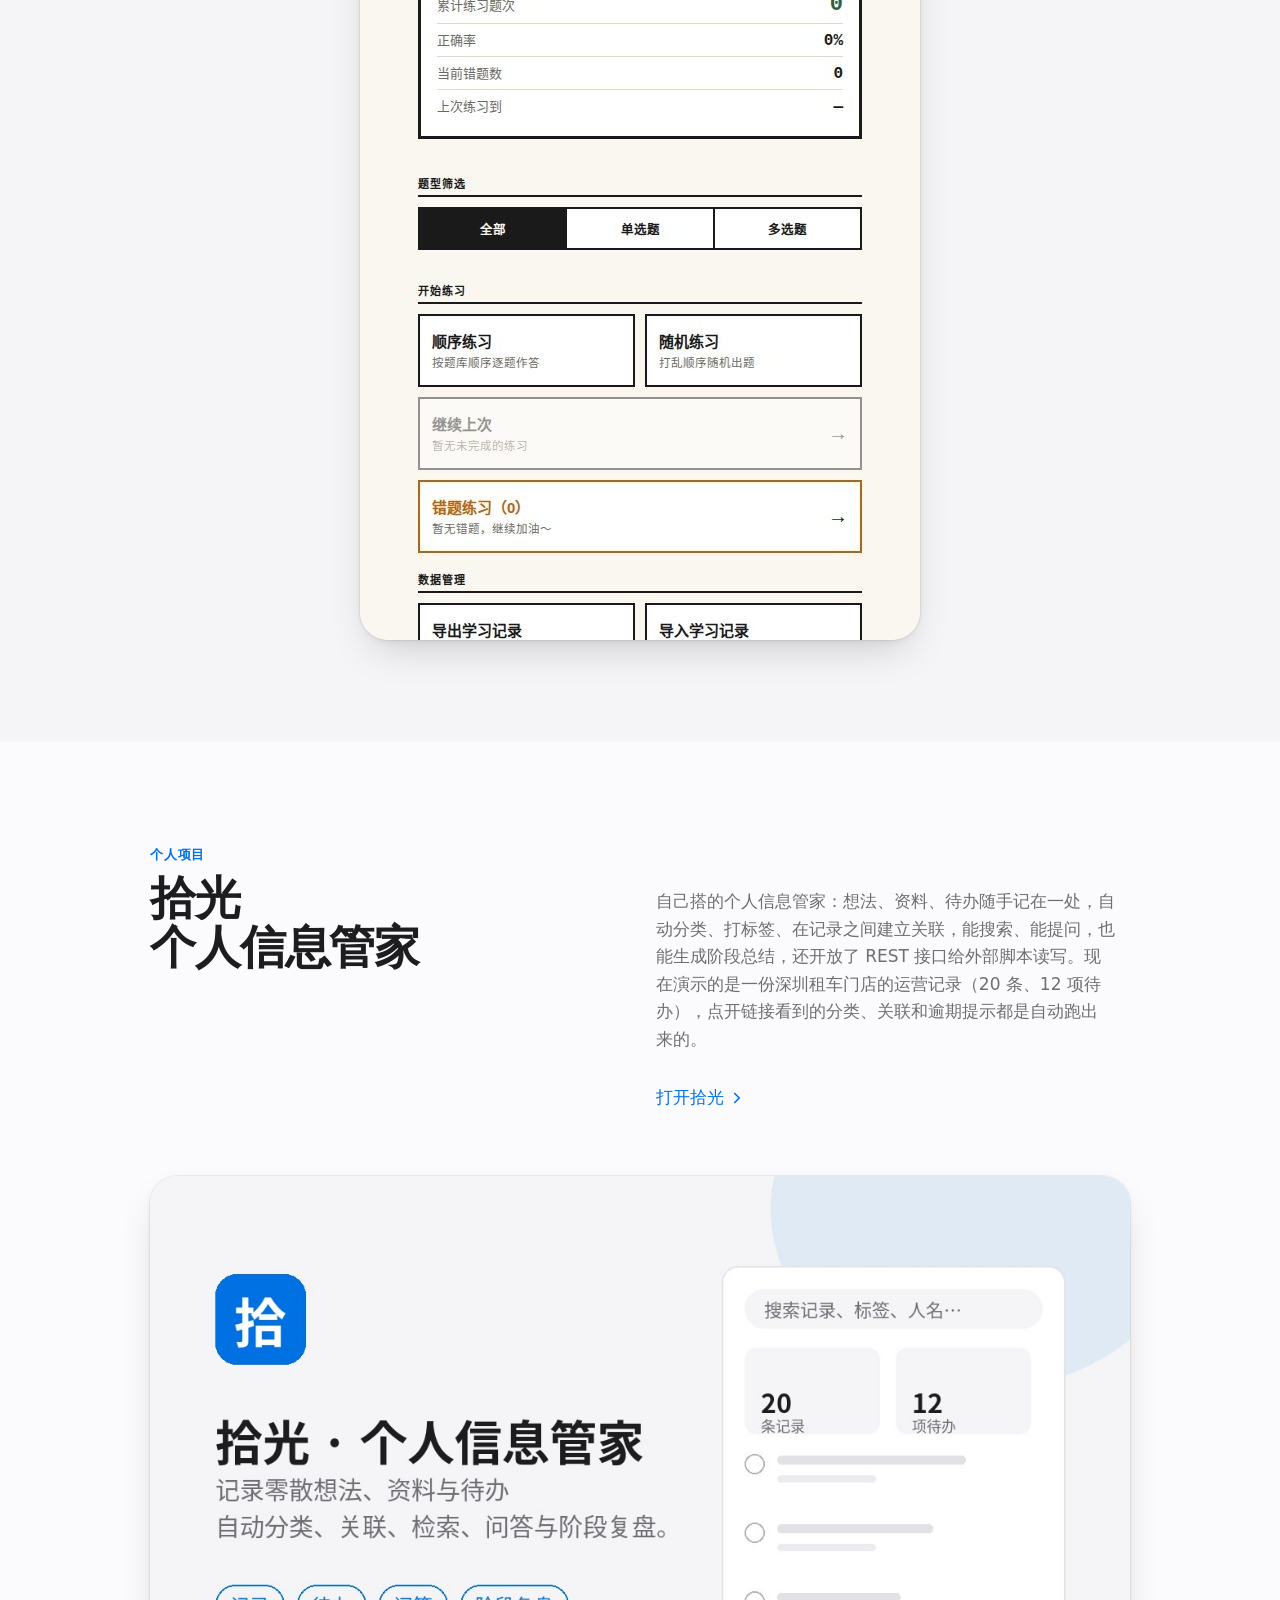
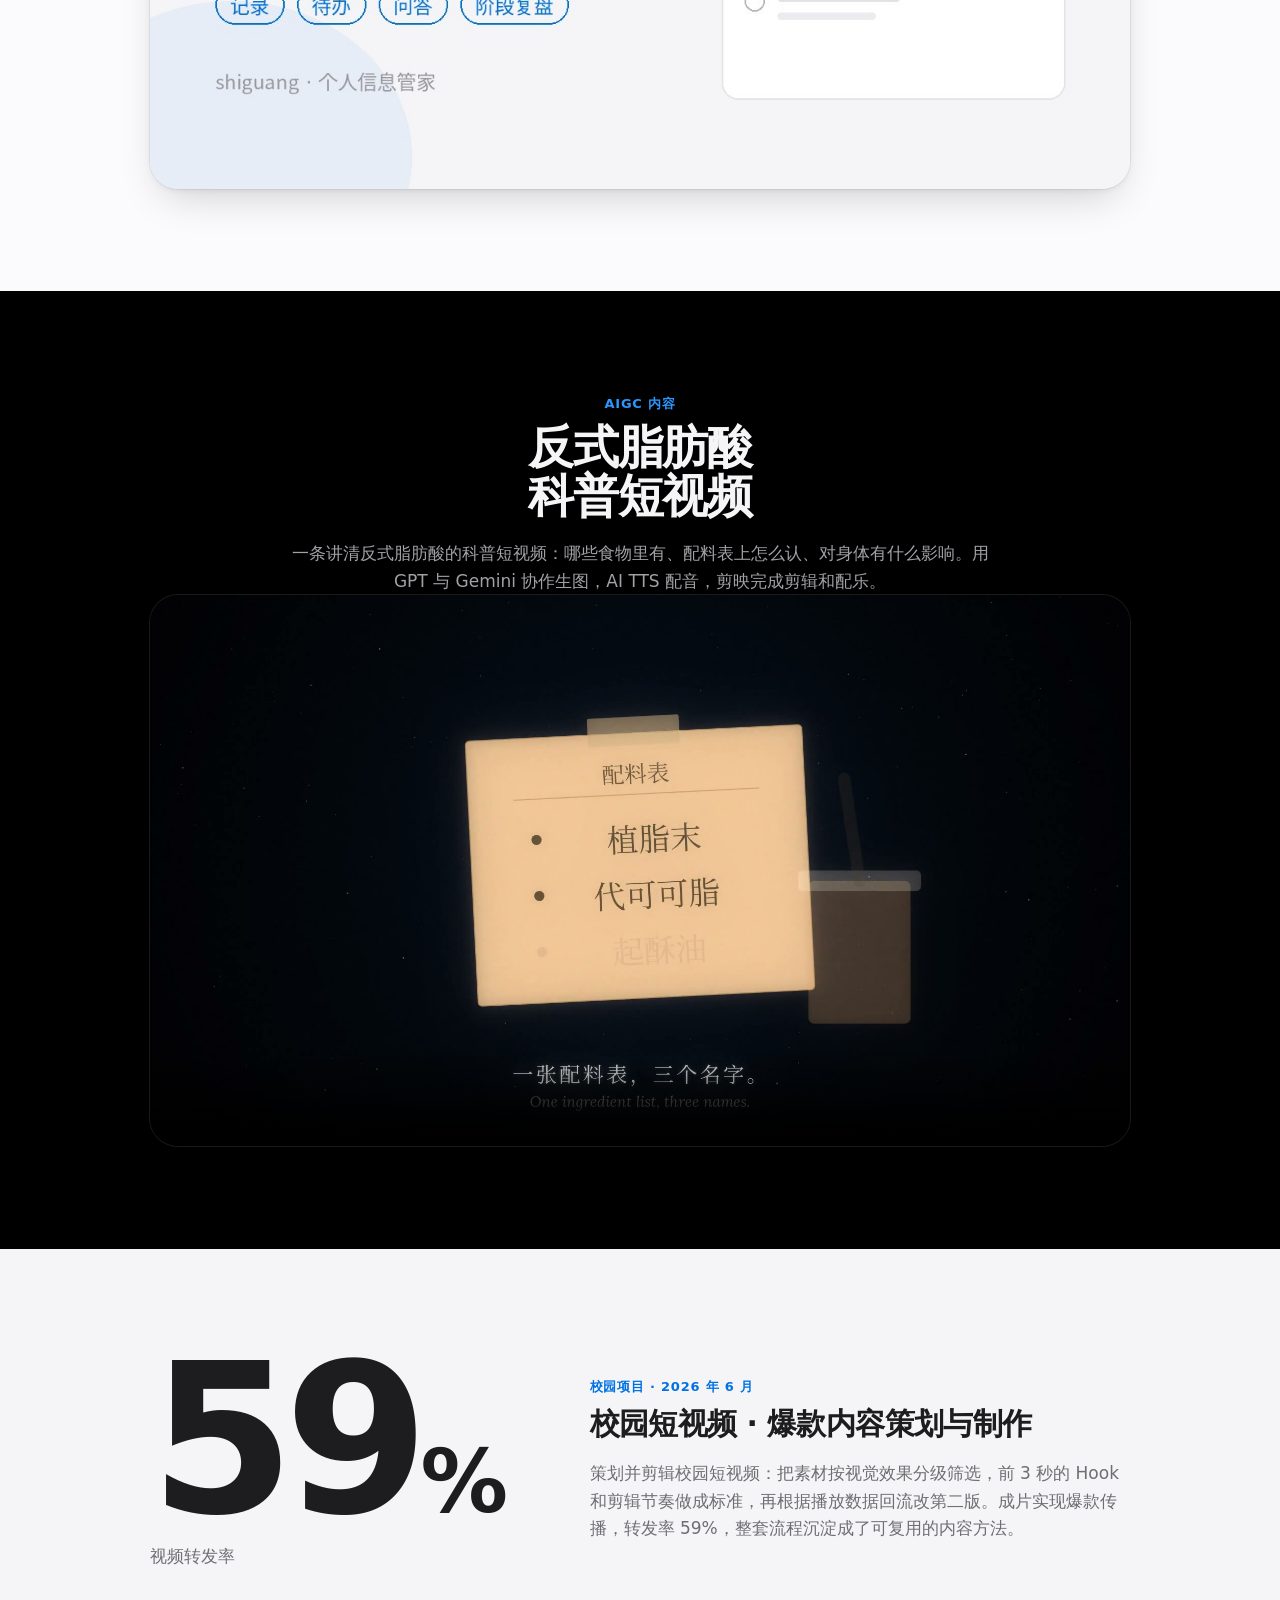
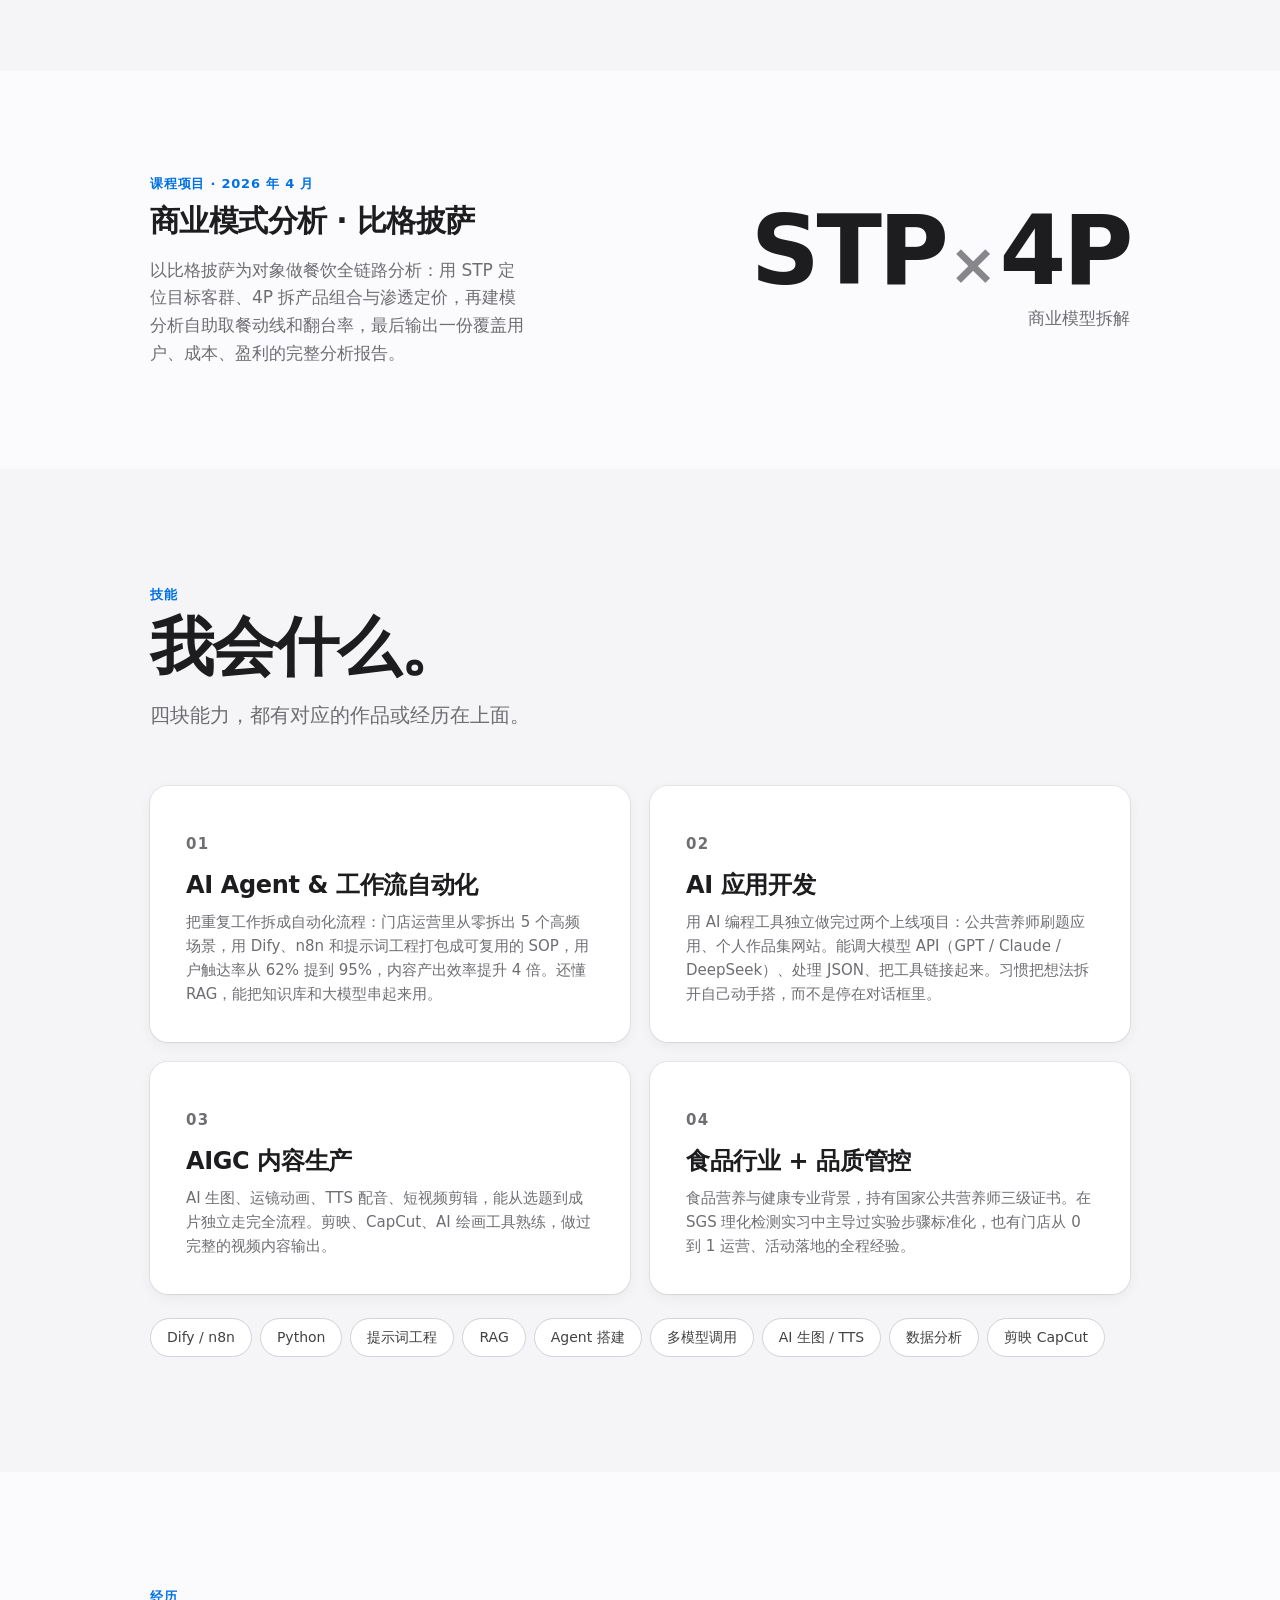
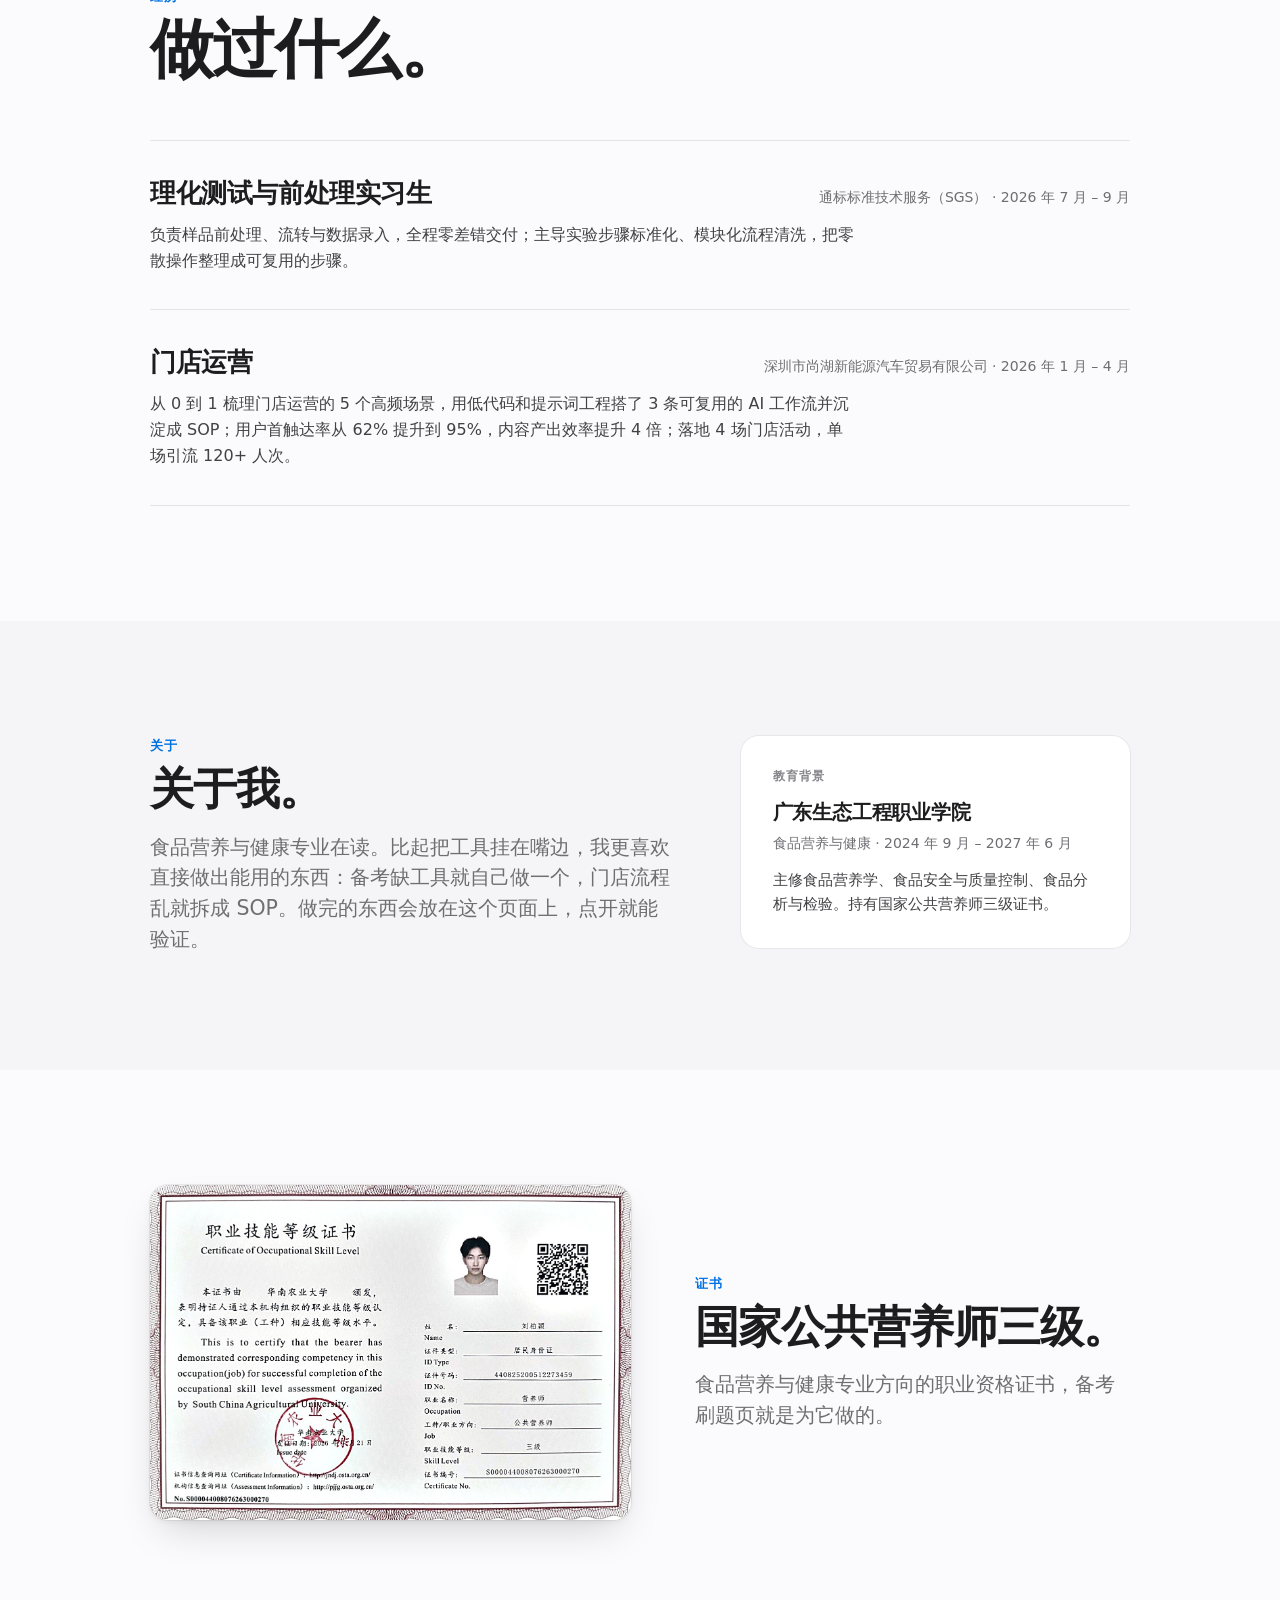
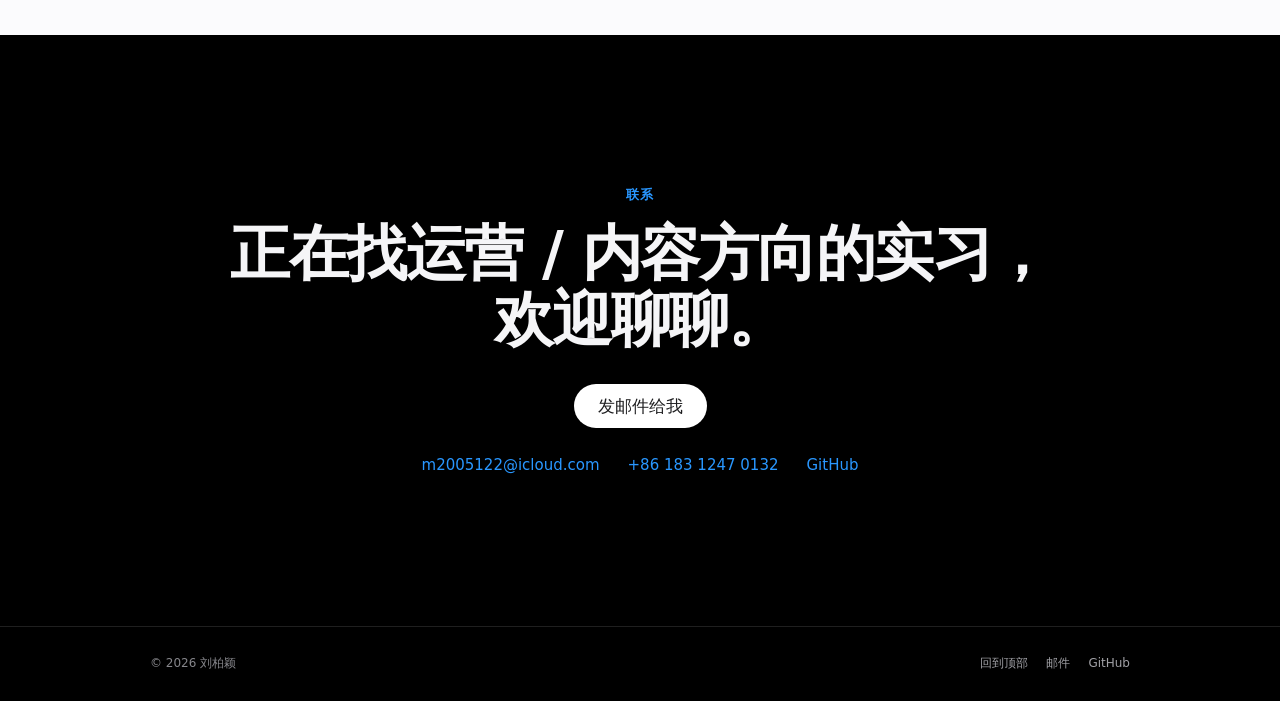
==== commit 20a36dcb: "刷题页截图裁到页面宽度，按页面比例展示" ====
--- a/index.html
+++ b/index.html
@@ -77,7 +77,7 @@
 
       <div class="lineup reveal" style="--d:240ms">
         <a class="lineup__item" href="#p-quiz">
-          <span class="lineup__media" aria-hidden="true"><img src="quiz.jpg" width="1280" height="800" alt="公共营养师三级刷题页截图" fetchpriority="high"></span>
+          <span class="lineup__media" aria-hidden="true"><img src="quiz-page.jpg" width="560" height="800" alt="公共营养师三级刷题页截图" fetchpriority="high"></span>
           <span class="lineup__cap">公共营养师三级 · 刷题页</span>
         </a>
         <a class="lineup__item" href="#p-shiguang">
@@ -114,8 +114,8 @@
             <p class="chapter__links"><a class="link" href="quiz.html" target="_blank" rel="noopener">打开刷题页<svg viewBox="0 0 24 24" aria-hidden="true"><polyline points="9 18 15 12 9 6"/></svg></a></p>
           </div>
         </div>
-        <figure class="shot shot--wide reveal" style="--d:100ms">
-          <img src="quiz.jpg" width="1280" height="800" alt="刷题页首页：题库概览、题型筛选与练习入口" loading="lazy" decoding="async">
+        <figure class="shot shot--page reveal" style="--d:100ms">
+          <img src="quiz-page.jpg" width="560" height="800" alt="刷题页首页：题库概览、题型筛选与练习入口" loading="lazy" decoding="async">
         </figure>
       </div>
     </article>
--- a/site.css
+++ b/site.css
@@ -628,6 +628,11 @@
 .shot--wide {
   margin-top: clamp(32px, 4.5vw, 56px);
 }
+/* A page-shaped screenshot reads better at page width than stretched to 980. */
+.shot--page {
+  max-width: 560px;
+  margin: clamp(32px, 4.5vw, 56px) auto 0;
+}
 .shot img,
 .shot video {
   width: 100%;
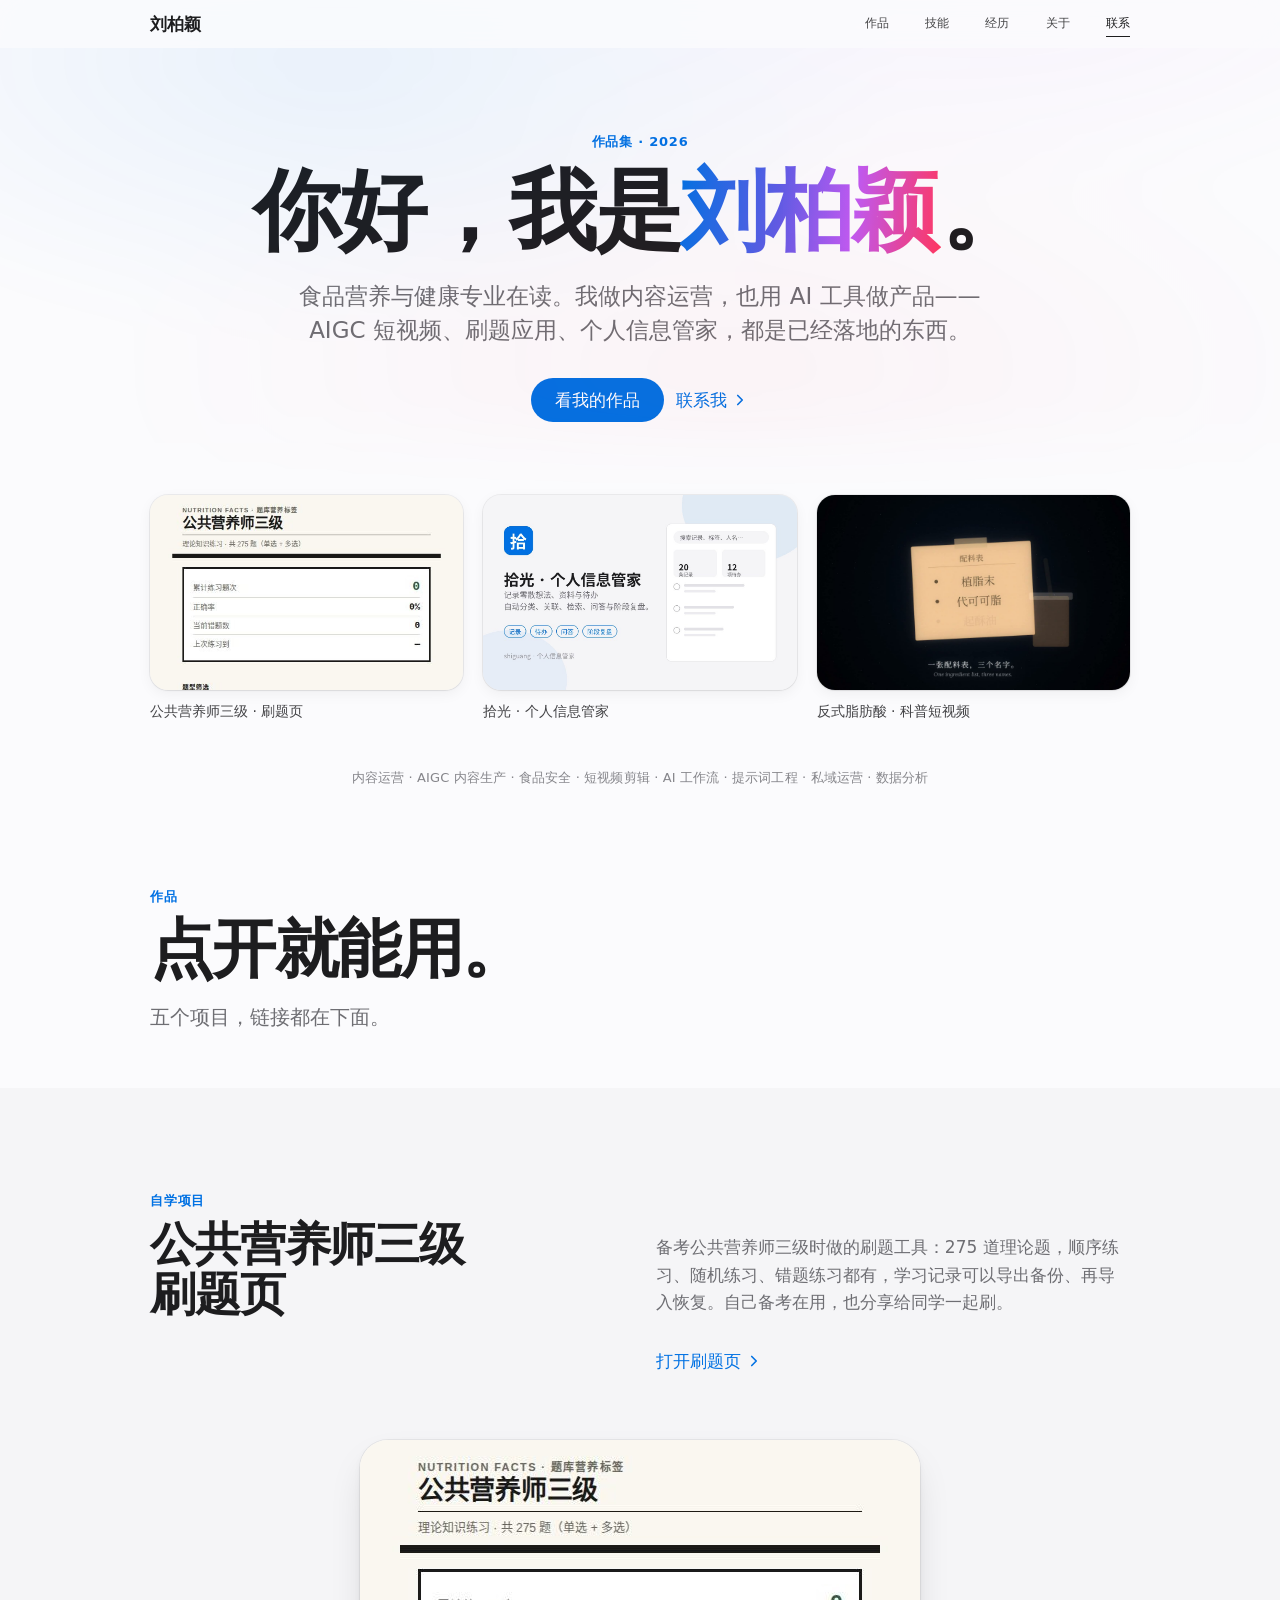
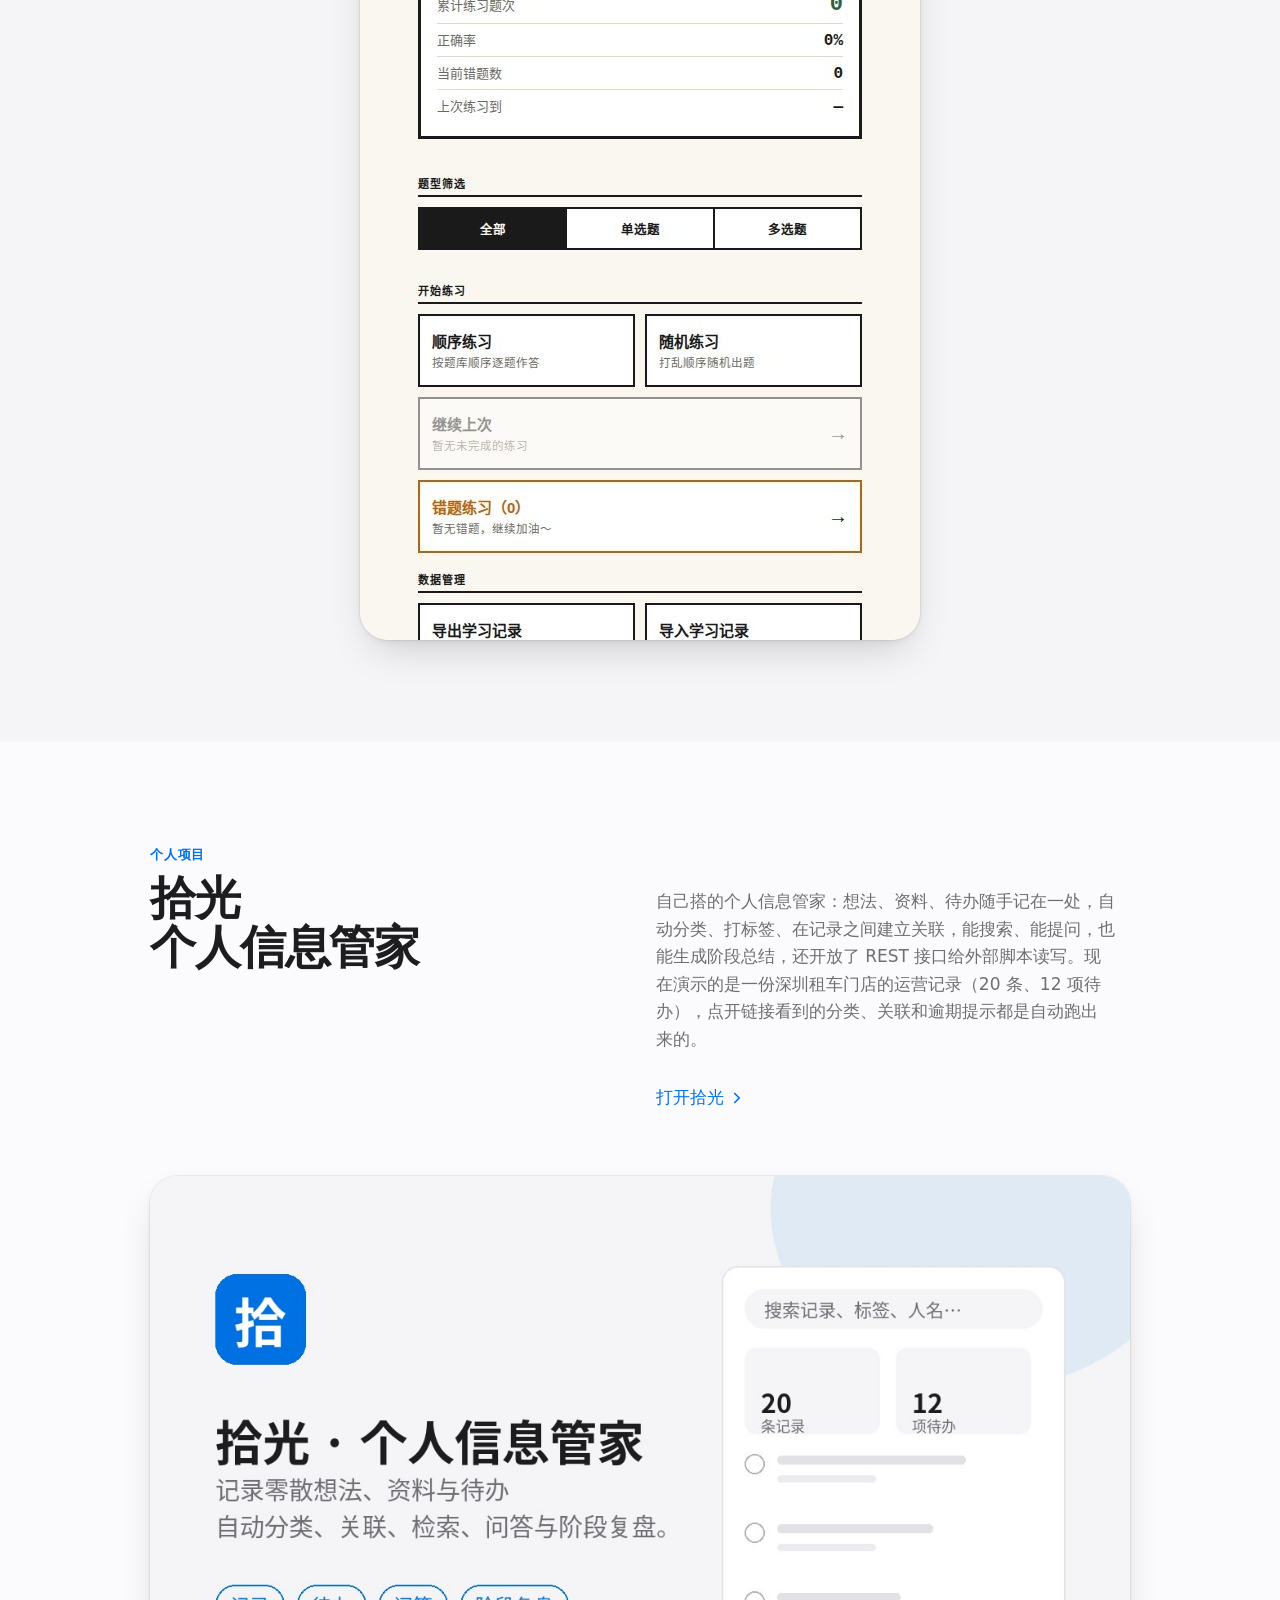
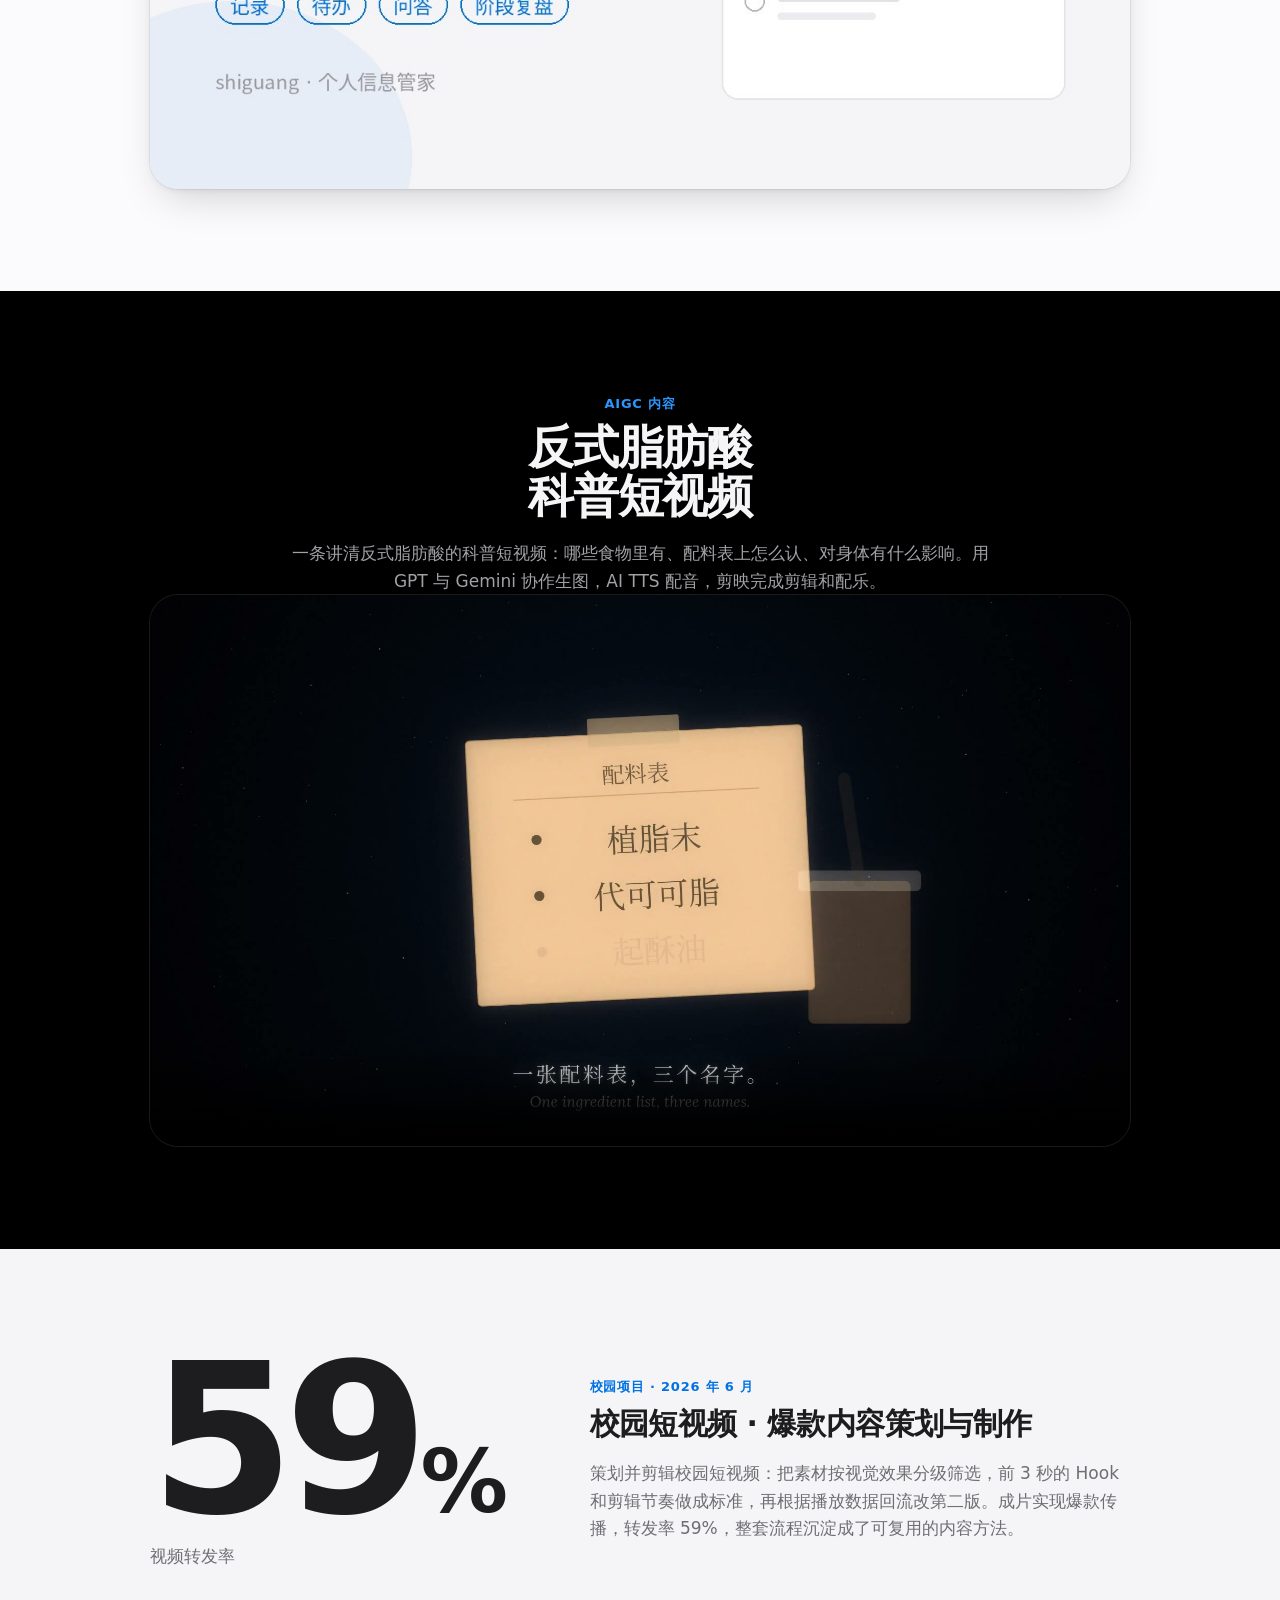
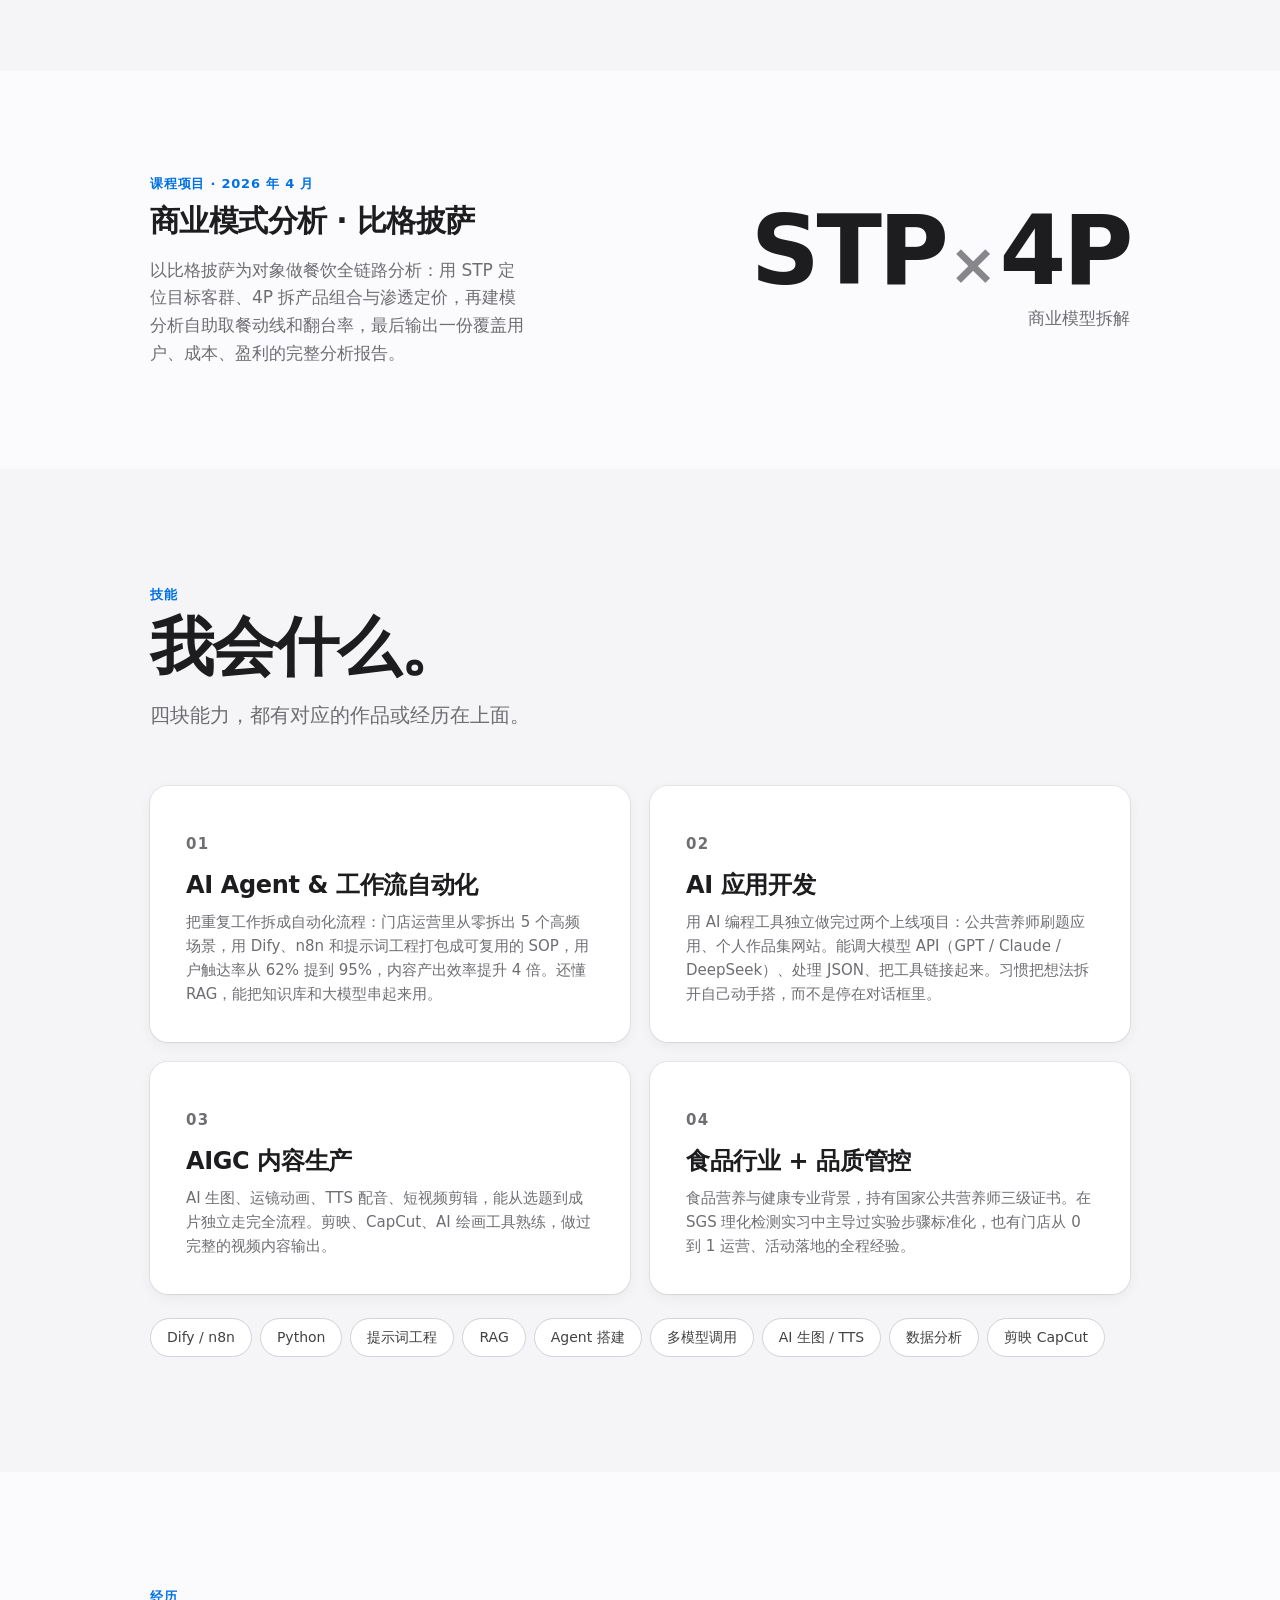
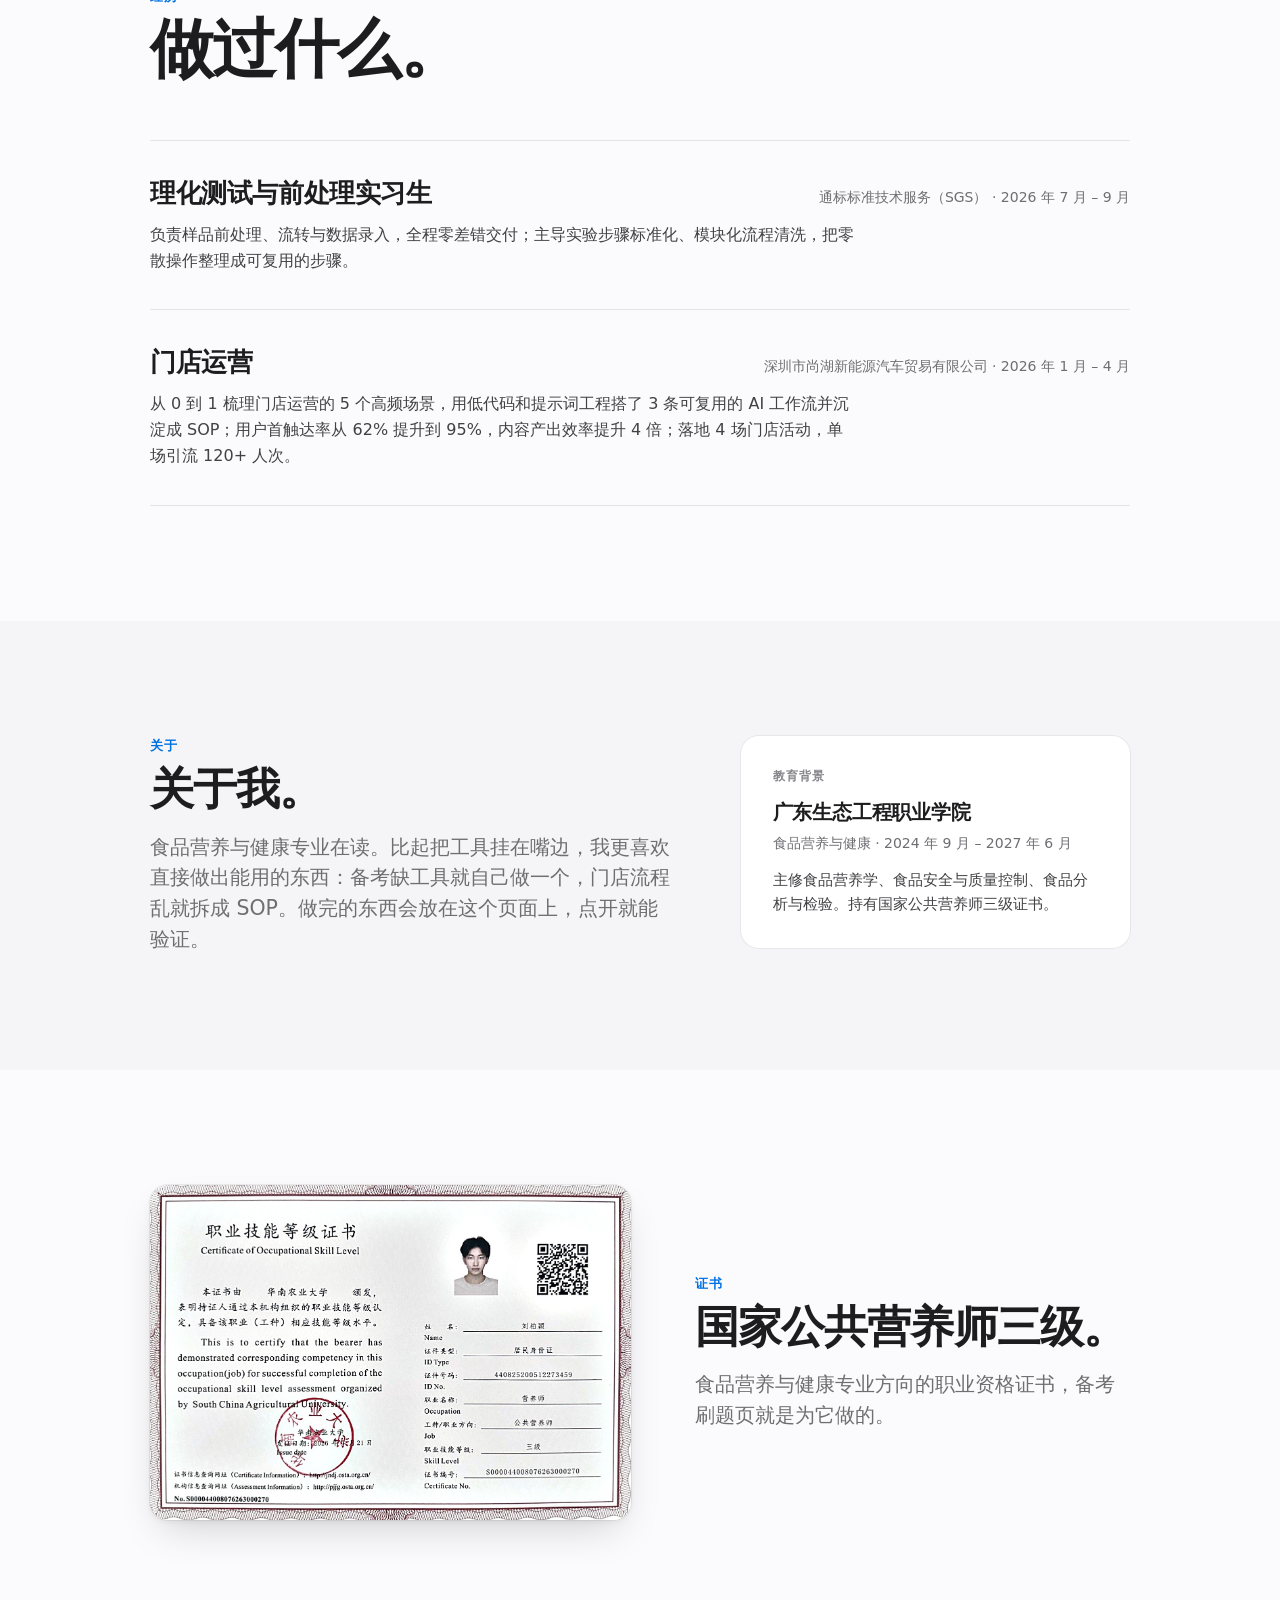
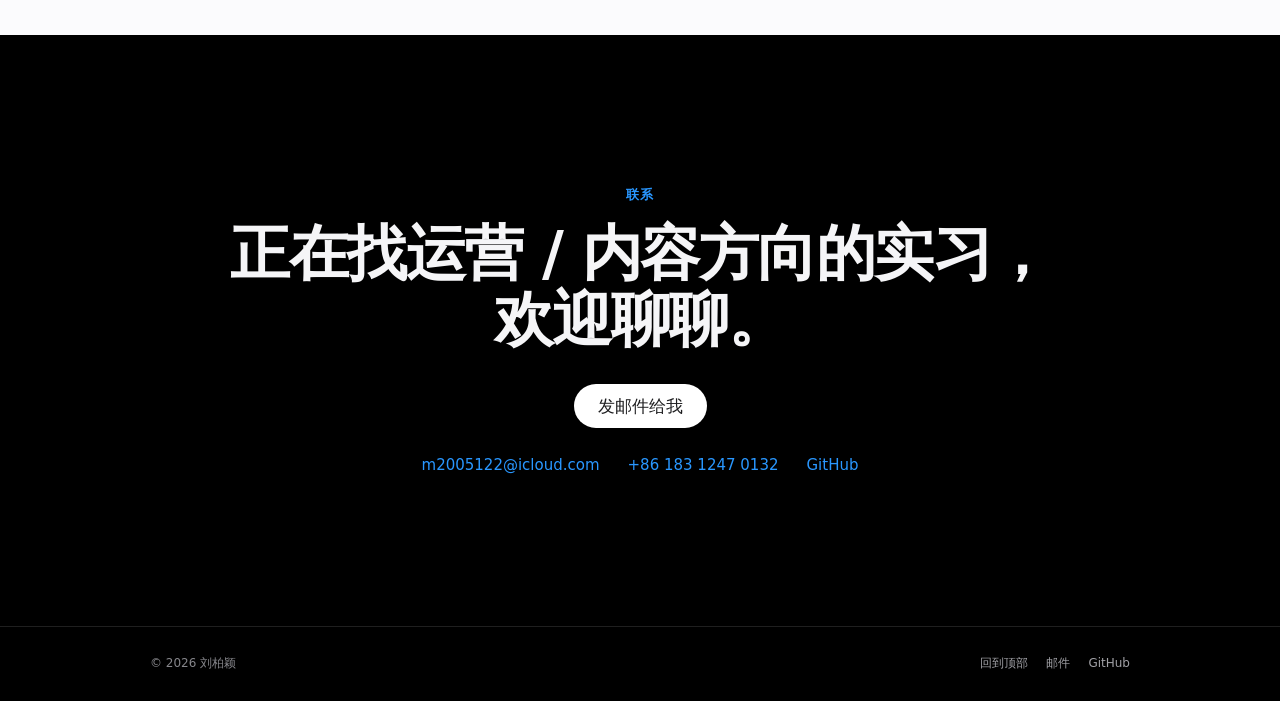
==== commit 16e4ed7e: "作品区说明沿用原句" ====
--- a/index.html
+++ b/index.html
@@ -99,7 +99,7 @@
     <div class="wrap section-head reveal">
       <p class="eyebrow">作品</p>
       <h2 class="display">点开就能用。</h2>
-      <p class="lede">五个做完了的东西。链接都在下面，点进去是真实跑着的版本，不是概念图。</p>
+      <p class="lede">五个项目，链接都在下面。</p>
     </div>
 
     <article class="chapter chapter--gray" id="p-quiz">
